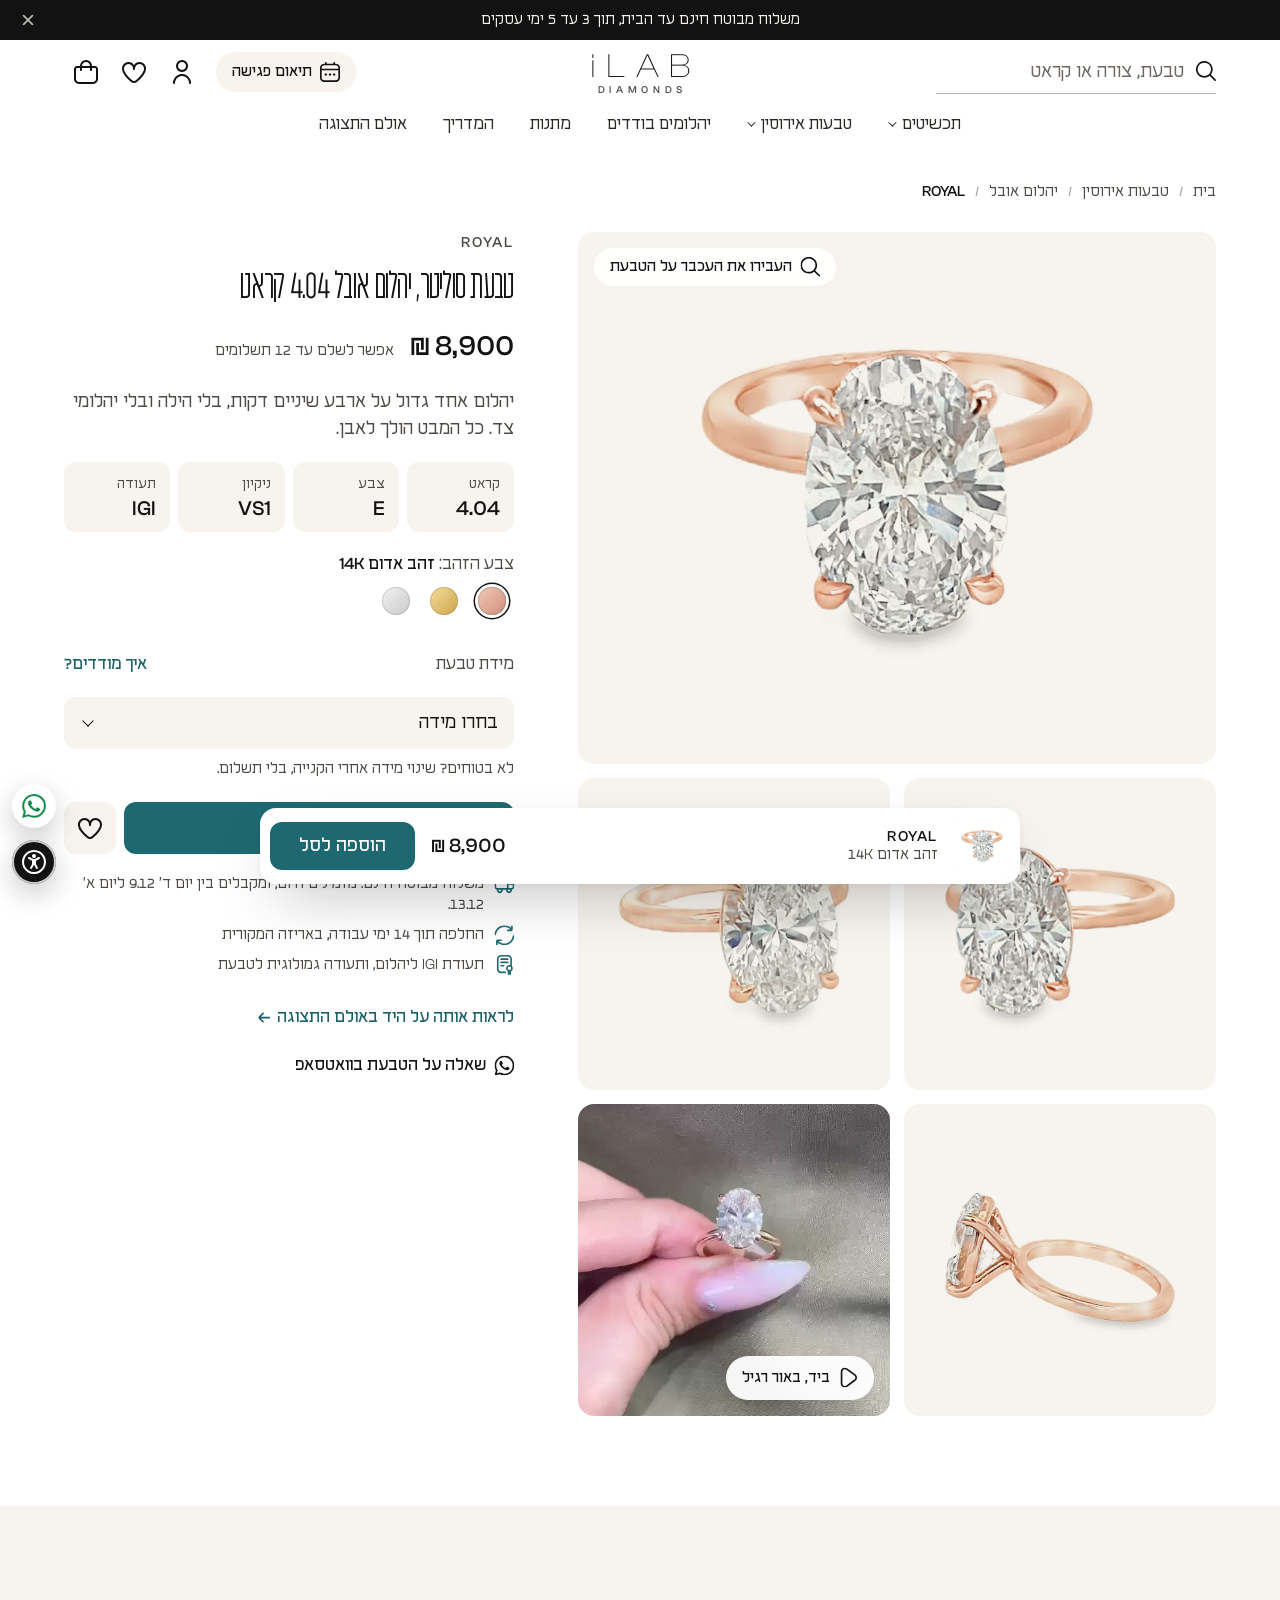
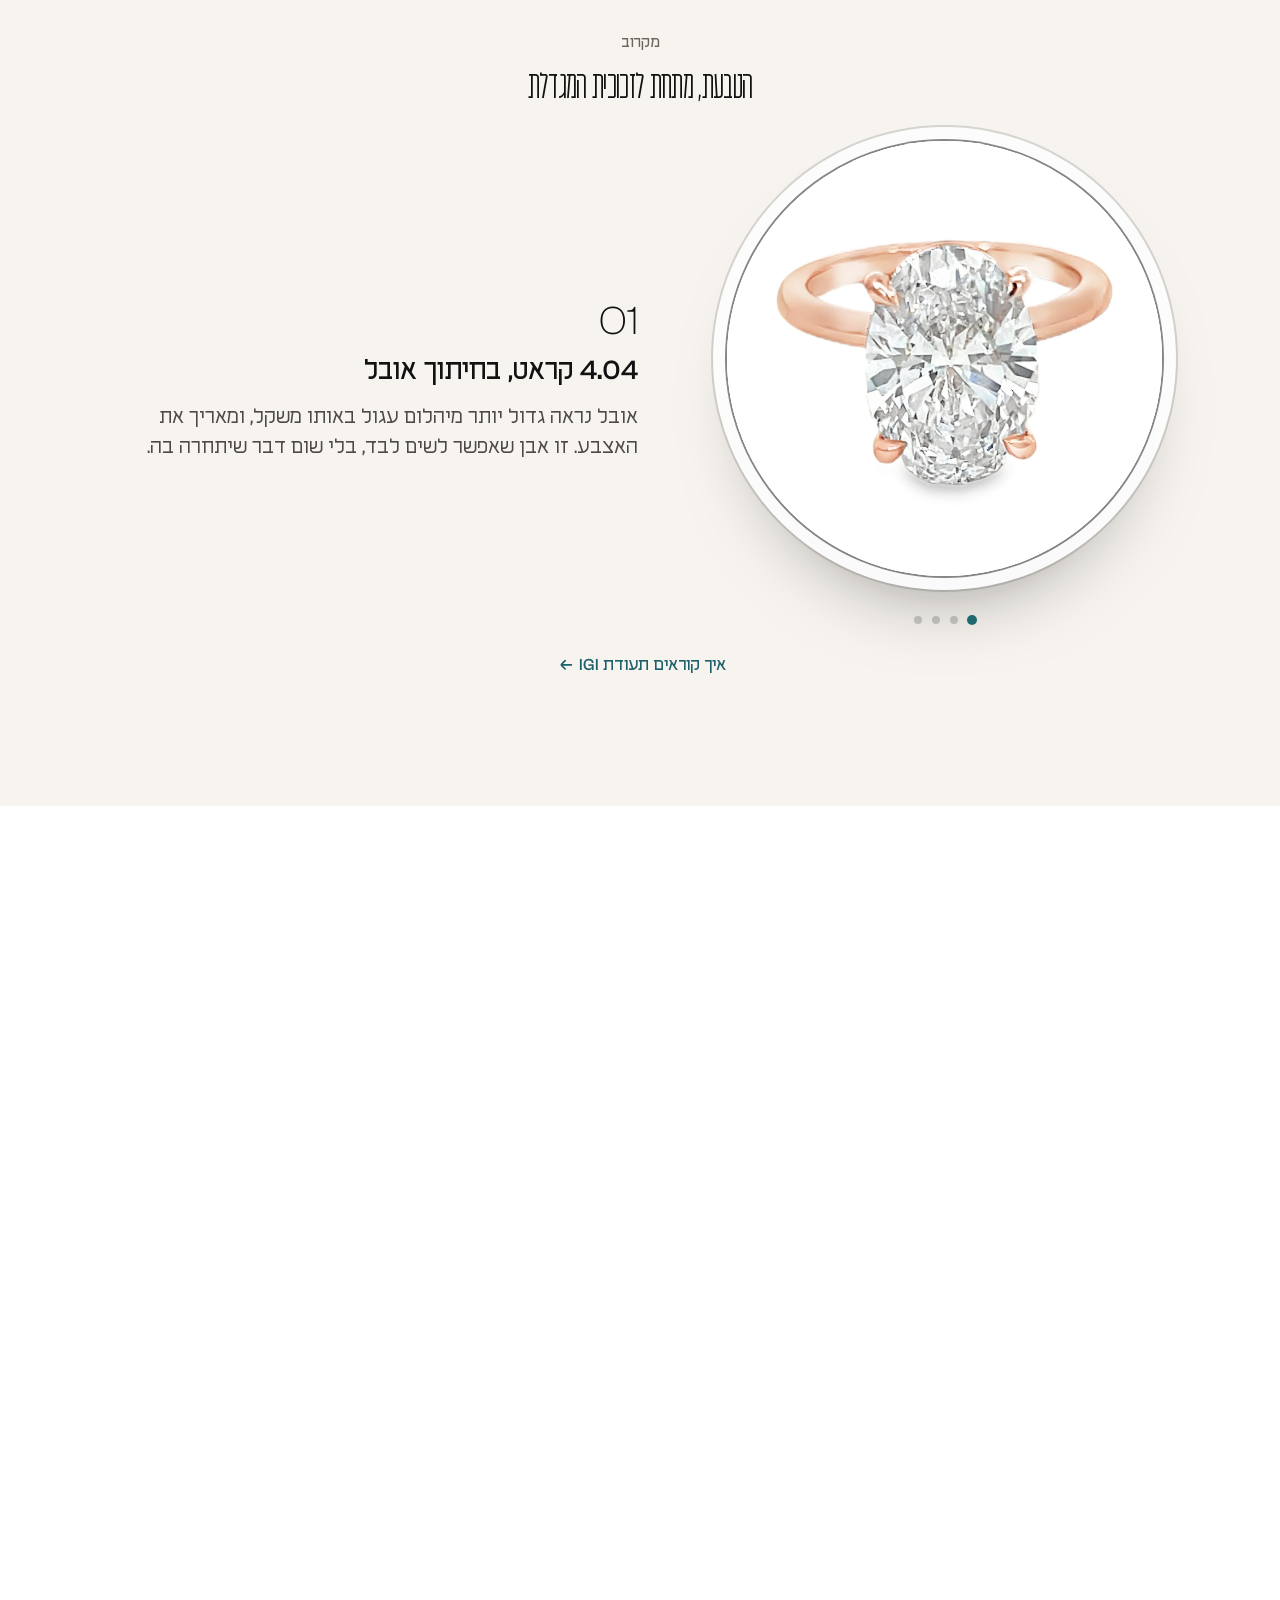
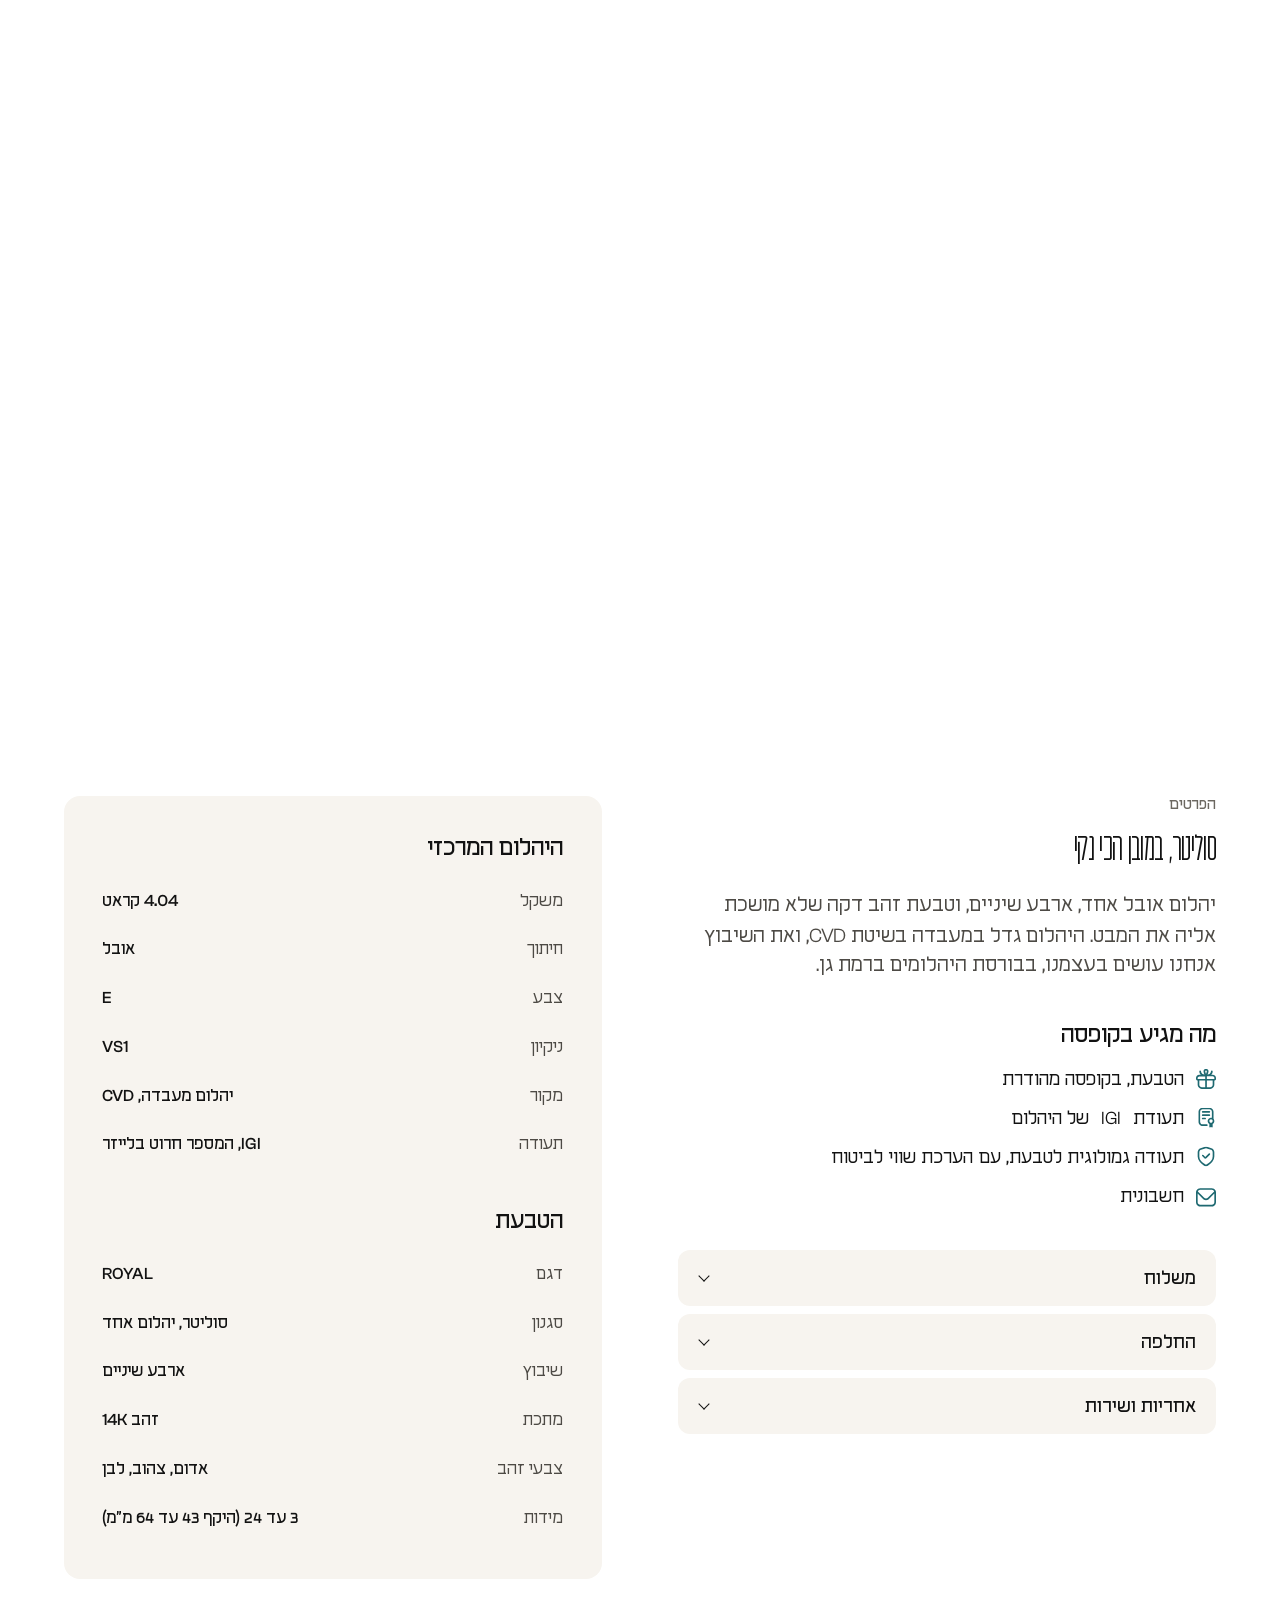
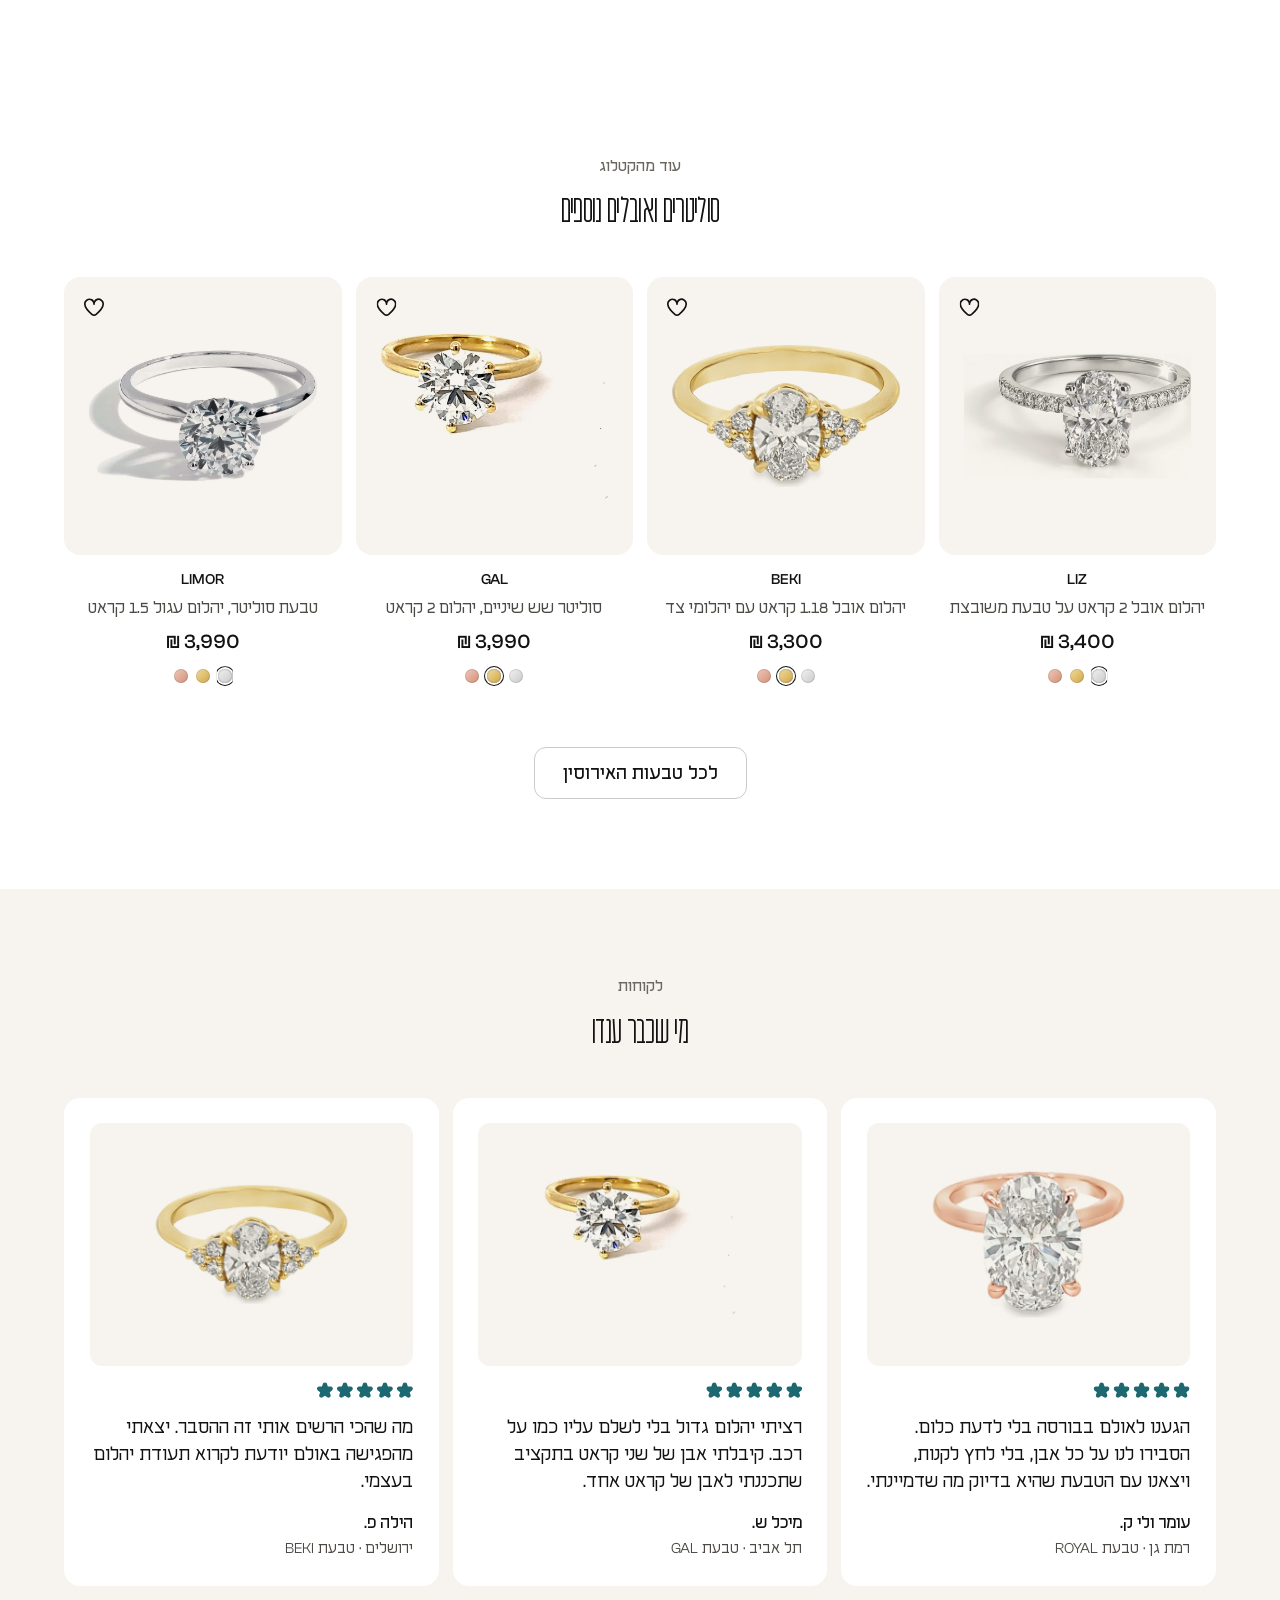
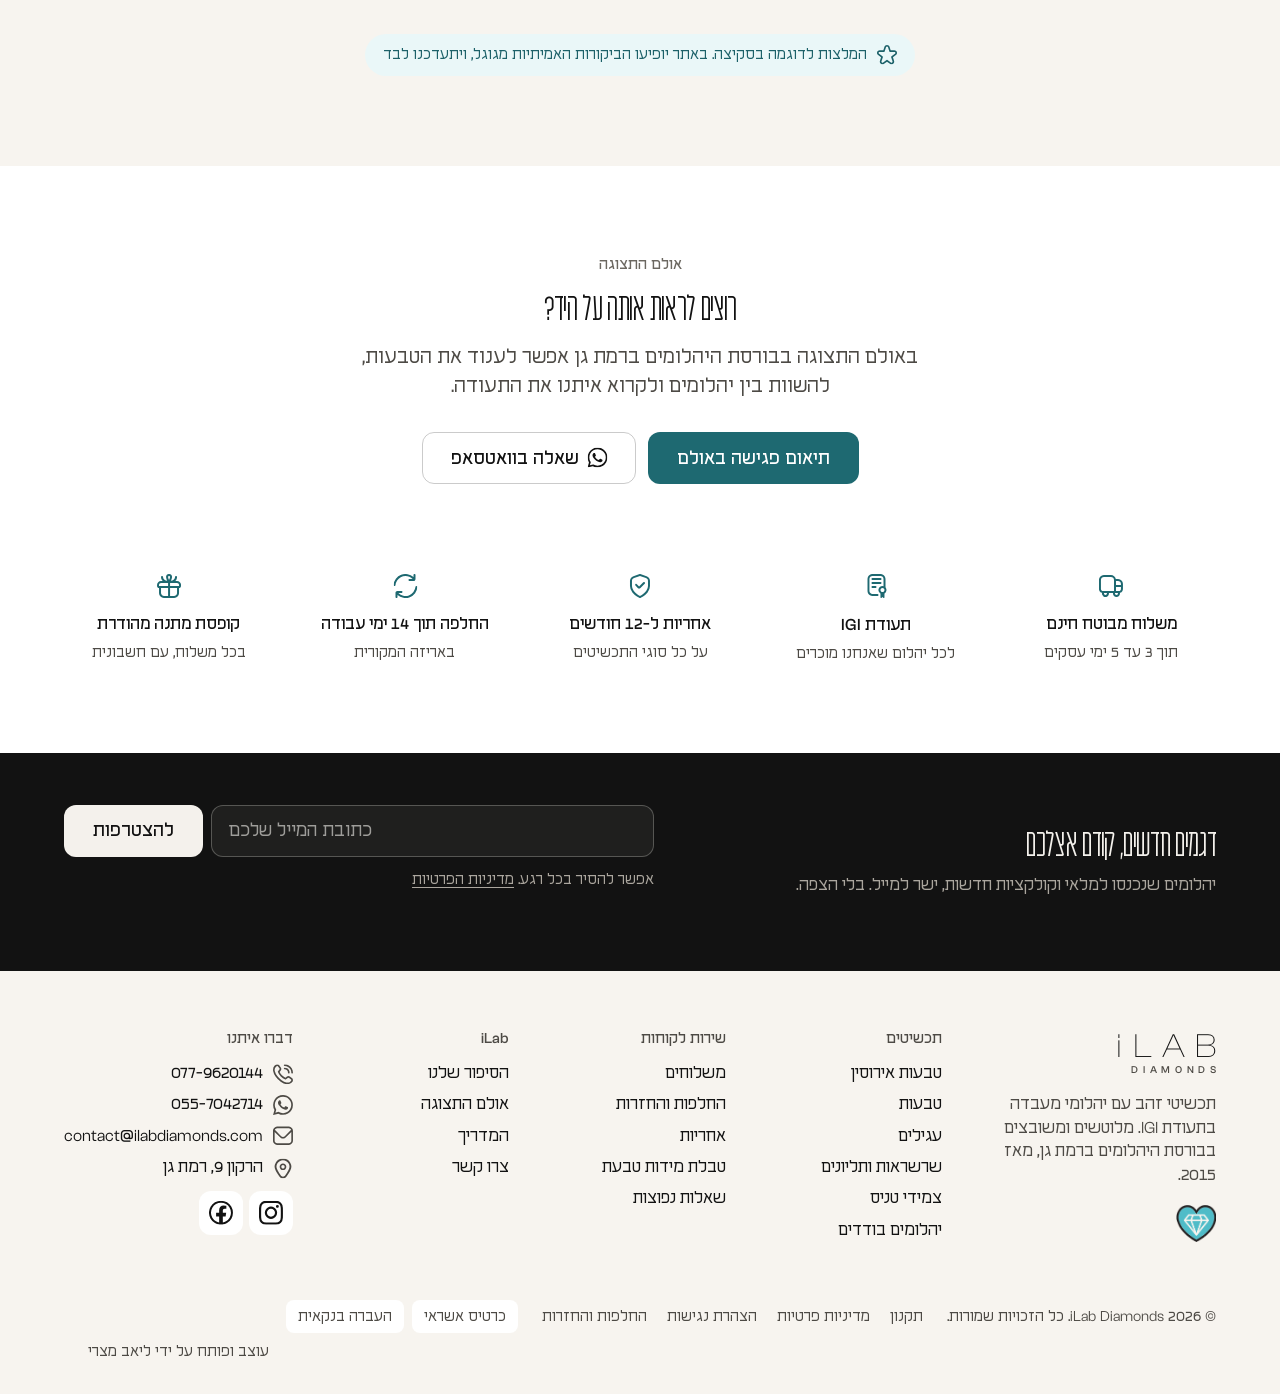
==== royal.html @ 0b085fa5 "sketch update 2026-10-05_1542" ====
<!doctype html>
<html lang="he" dir="rtl">
<head>
<meta charset="utf-8">
<meta name="viewport" content="width=device-width, initial-scale=1">
<title>ROYAL · טבעת סוליטר, יהלום אובל 4.04 קראט · iLab Diamonds</title>
<meta name="description" content="טבעת סוליטר מזהב 14K עם יהלום מעבדה אובל 4.04 קראט, צבע E וניקיון VS1, בתעודת IGI. 8,900 ₪, משלוח מבוטח חינם.">
<meta name="robots" content="noindex, nofollow">
<link rel="icon" href="images/brand/heart-mark.png">
<link rel="preload" href="fonts/FUP-Nesher-Light.woff2" as="font" type="font/woff2" crossorigin>
<link rel="preload" href="images/products/royal/1.webp" as="image">
<link rel="stylesheet" href="css/site.css?v=25">
<link rel="stylesheet" href="css/product.css?v=2">
<script>
  document.documentElement.classList.add("js");
  /* page opening (engine/motion.md 2): only with motion allowed, and never inside the QA tools unless asked with ?intro */
  if (matchMedia("(prefers-reduced-motion: no-preference)").matches && !(/HeadlessChrome/.test(navigator.userAgent) && !new URLSearchParams(location.search).has("intro"))) document.documentElement.classList.add("open-anim");
</script>
</head>
<body class="pg-product">
<!-- icons:start --><svg width="0" height="0" style="position:absolute" aria-hidden="true" focusable="false"><symbol id="i-a11y" viewBox="0 0 300 300"><g ><path transform="translate(0 300) scale(1 -1)" d="M125 225Q125 235 132.5 242.5Q140 250 150.0 250.0Q160 250 167.5 242.5Q175 235 175.0 225.0Q175 215 167.5 207.5Q160 200 150.0 200.0Q140 200 132.5 207.5Q125 215 125 225ZM300 150Q300 109 280.0 74.5Q260 40 225.5 20.0Q191 0 150.0 0.0Q109 0 74.5 20.0Q40 40 20.0 74.5Q0 109 0.0 150.0Q0 191 20.0 225.5Q40 260 74.5 280.0Q109 300 150.0 300.0Q191 300 225.5 280.0Q260 260 280.0 225.5Q300 191 300 150ZM275 150Q275 184 258.0 212.5Q241 241 212.5 258.0Q184 275 150.0 275.0Q116 275 87.5 258.0Q59 241 42.0 212.5Q25 184 25.0 150.0Q25 116 42.0 87.5Q59 59 87.5 42.0Q116 25 150.0 25.0Q184 25 212.5 42.0Q241 59 258.0 87.5Q275 116 275 150ZM207 211 160 188H140L93 211Q88 213 83.5 211.5Q79 210 76.5 205.5Q74 201 75.5 196.0Q77 191 82 189L125 167V123L102 81Q99 77 100.5 72.0Q102 67 105.5 65.0Q109 63 113 63Q120 63 124 69L148 113H152L177 69Q180 62 187 63Q191 63 194.5 65.0Q198 67 199.5 72.0Q201 77 198 81L175 123V167L218 189Q223 191 224.5 196.0Q226 201 224.0 205.5Q222 210 217.0 211.5Q212 213 207 211Z"/></g></symbol><symbol id="i-arrow-left" viewBox="0 0 300 300"><g ><path transform="translate(0 300) scale(1 -1)" d="M238 163H113L154 204Q157 207 157.0 212.5Q157 218 153.5 221.5Q150 225 145.0 225.0Q140 225 136 221L82 168Q75 160 75 150Q75 140 82 132L136 79Q141 74 148.0 75.5Q155 77 157.0 84.0Q159 91 154 96L113 138H238Q243 138 246.5 141.5Q250 145 250.0 150.0Q250 155 246.5 159.0Q243 163 238 163Z"/></g></symbol><symbol id="i-bag" viewBox="0 0 300 300"><g ><path transform="translate(0 300) scale(1 -1)" d="M263 225H225Q225 245 215.0 262.5Q205 280 187.5 290.0Q170 300 150.0 300.0Q130 300 112.5 290.0Q95 280 85.0 262.5Q75 245 75 225H38Q22 225 11.0 214.0Q0 203 0 187V63Q0 46 8.5 31.5Q17 17 31.5 8.5Q46 0 62 0H238Q254 0 268.5 8.5Q283 17 291.5 31.5Q300 46 300 62V188Q300 203 289.0 214.0Q278 225 262 225ZM150 275Q171 275 185.5 260.5Q200 246 200 225H100Q100 246 114.5 260.5Q129 275 150 275ZM275 63Q275 47 264.0 36.0Q253 25 237 25H63Q47 25 36.0 36.0Q25 47 25 62V188Q25 193 28.5 196.5Q32 200 37 200H75V175Q75 170 78.5 166.0Q82 162 87.5 162.5Q93 163 96.5 166.5Q100 170 100 175V200H200V175Q200 170 203.5 166.0Q207 162 212.5 162.5Q218 163 221.5 166.5Q225 170 225 175V200H263Q268 200 271.5 196.5Q275 193 275 188Z"/></g></symbol><symbol id="i-cal" viewBox="0 0 300 300"><g ><path transform="translate(0 300) scale(1 -1)" d="M238 275H225V288Q225 293 221.5 296.5Q218 300 212.5 300.0Q207 300 203.5 296.5Q200 293 200 288V275H100V288Q100 293 96.5 296.5Q93 300 87.5 300.0Q82 300 78.5 296.5Q75 293 75 288V275H63Q46 275 31.5 266.5Q17 258 8.5 243.5Q0 229 0 213V63Q0 46 8.5 31.5Q17 17 31.5 8.5Q46 0 62 0H238Q254 0 268.5 8.5Q283 17 291.5 31.5Q300 46 300 62V213Q300 229 291.5 243.5Q283 258 268.5 266.5Q254 275 238 275ZM25 213Q25 228 36.0 239.0Q47 250 62 250H238Q253 250 264.0 239.0Q275 228 275 212V200H25ZM238 25H63Q47 25 36.0 36.0Q25 47 25 62V175H275V63Q275 47 264.0 36.0Q253 25 237 25ZM131 113Q131 105 136.5 99.5Q142 94 150.0 94.0Q158 94 163.5 99.5Q169 105 169.0 112.5Q169 120 163.5 125.5Q158 131 150.0 131.0Q142 131 136.5 125.5Q131 120 131 112ZM69 113Q69 105 74.5 99.5Q80 94 87.5 94.0Q95 94 100.5 99.5Q106 105 106.0 112.5Q106 120 100.5 125.5Q95 131 87.5 131.0Q80 131 74.5 125.5Q69 120 69 112ZM194 113Q194 105 199.5 99.5Q205 94 212.5 94.0Q220 94 225.5 99.5Q231 105 231.0 112.5Q231 120 225.5 125.5Q220 131 212.5 131.0Q205 131 199.5 125.5Q194 120 194 112Z"/></g></symbol><symbol id="i-cert" viewBox="0 0 300 300"><g ><path transform="translate(0 300) scale(1 -1)" d="M138 150Q143 150 146.5 146.5Q150 143 150.0 137.5Q150 132 146.5 128.5Q143 125 138 125H100Q95 125 91.5 128.5Q88 132 88.0 137.5Q88 143 91.5 146.5Q95 150 100 150ZM213 188Q213 193 209.0 196.5Q205 200 200 200H100Q95 200 91.5 196.5Q88 193 88.0 187.5Q88 182 91.5 178.5Q95 175 100 175H200Q205 175 209.0 178.5Q213 182 213 187ZM100 225H200Q205 225 209.0 228.5Q213 232 213.0 237.5Q213 243 209.0 246.5Q205 250 200 250H100Q95 250 91.5 246.5Q88 243 88.0 237.5Q88 232 91.5 228.5Q95 225 100 225ZM250 57V9Q250 3 244.5 0.5Q239 -2 235 3L225 12L215 3Q211 -2 205.5 0.5Q200 3 200 9V57Q185 65 178.5 81.0Q172 97 176.5 113.0Q181 129 194.5 139.5Q208 150 225 150Q231 150 238 148V238Q238 253 227.0 264.0Q216 275 200 275H100Q84 275 73.0 264.0Q62 253 62 237V88Q63 72 73.5 61.0Q84 50 100 50H163Q168 50 171.5 46.5Q175 43 175.0 37.5Q175 32 171.5 28.5Q168 25 163 25H100Q83 25 68.5 33.5Q54 42 46.0 56.5Q38 71 38 87V238Q38 254 46.0 268.5Q54 283 68.5 291.5Q83 300 100 300H200Q217 300 231.5 291.5Q246 283 254.0 268.5Q262 254 263 238V133Q270 124 273.0 113.5Q276 103 274.5 92.0Q273 81 266.5 71.5Q260 62 250 57ZM250 100Q250 110 242.5 117.5Q235 125 225.0 125.0Q215 125 207.5 117.5Q200 110 200.0 100.0Q200 90 207.5 82.5Q215 75 225.0 75.0Q235 75 242.5 82.5Q250 90 250 100Z"/></g></symbol><symbol id="i-close" viewBox="0 0 300 300"><g ><path transform="translate(0 300) scale(1 -1)" d="M225 225Q221 229 216.0 229.0Q211 229 207 225L150 168L93 225Q89 229 84.0 229.0Q79 229 75 225Q71 221 71.0 216.0Q71 211 75 207L132 150L75 93Q71 89 71.0 84.0Q71 79 75 75Q79 71 84.0 71.0Q89 71 93 75L150 132L207 75Q211 71 216.0 71.0Q221 71 225 75Q229 79 229.0 84.0Q229 89 225 93L168 150L225 207Q229 211 229.0 216.0Q229 221 225 225Z"/></g></symbol><symbol id="i-exchange" viewBox="0 0 300 300"><g ><path transform="translate(0 300) scale(1 -1)" d="M150 275Q175 275 198.0 265.0Q221 255 239 237H200Q195 237 191.0 233.5Q187 230 187 225H188Q188 220 191.5 216.0Q195 212 200 212H252Q261 213 268.0 219.5Q275 226 275 236V288Q275 293 271.5 296.5Q268 300 263 300Q257 300 253.5 296.5Q250 293 250 288V262Q218 290 176.5 297.5Q135 305 95.5 289.5Q56 274 30.0 240.0Q4 206 1 164Q0 158 4.0 154.0Q8 150 13 150Q18 150 21.5 153.0Q25 156 25 161Q28 193 45.5 219.0Q63 245 90.5 260.0Q118 275 150 275ZM287 150Q282 150 278.5 147.0Q275 144 275 139Q271 103 249.0 74.0Q227 45 192.5 32.5Q158 20 122.5 28.0Q87 36 61 63H100Q105 63 108.5 66.5Q112 70 112 75H113Q112 80 108.5 83.5Q105 87 100 87H48Q39 88 32.0 81.0Q25 74 25 64V13Q25 7 28.5 3.5Q32 0 37 0H38Q43 0 46.5 3.5Q50 7 50 13V38Q82 10 123.5 2.5Q165 -5 204.5 10.5Q244 26 270.0 60.0Q296 94 299 136Q300 142 296.0 146.0Q292 150 287 150Z"/></g></symbol><symbol id="i-fb" viewBox="0 0 300 300"><g ><path transform="translate(0 300) scale(1 -1)" d="M150.0 301.0Q109.0 301.0 74.5 281.0Q40.0 261.0 20.0 226.5Q0.0 192.0 0.0 151.0Q0.0 150.74415588378906 0.0007787435897625983 150.4885711669922C0.0002597116690594703 150.32577514648438 0.0 150.1629180908203 0.0 150.0C0.0 149.8370819091797 0.0002597116690594703 149.67422485351562 0.0007787435897625983 149.5114288330078Q0.0015233985614031553 149.75582885742188 0.0029801928903907537 150.0Q0.24413901567459106 109.578857421875 20.0 75.5Q40.0 41.0 74.5 21.0Q99.09788513183594 6.740357398986816 127.0 2.647585153579712V1.7521942853927612C134.4979705810547 0.5984981656074524 142.17906188964844 0.0 150.0 0.0C157.82093811035156 0.0 165.5020294189453 0.5984981656074524 173.0 1.7521942853927612V2.647585153579712Q200.90211486816406 6.740357398986816 225.5 21.0Q260.0 41.0 280.0 75.5Q299.7555236816406 109.57827758789062 299.99700927734375 149.99871826171875Q299.99847412109375 149.75421142578125 299.99920654296875 149.51129150390625C299.9997253417969 149.67413330078125 300.0 149.8370361328125 300.0 150.0C300.0 150.1629638671875 299.9997253417969 150.32586669921875 299.99920654296875 150.488525390625Q300.0 150.74891662597656 300.0 151.0Q300.0 192.0 280.0 226.5Q260.0 261.0 225.5 281.0Q191.0 301.0 150.0 301.0ZM127.0 28.05915069580078Q106.0810775756836 31.916549682617188 87.5 43.0Q59.0 60.0 42.0 88.5Q25.0 117.0 25.0 151.0Q25.0 185.0 42.0 213.5Q59.0 242.0 87.5 259.0Q116.0 276.0 150.0 276.0Q184.0 276.0 212.5 259.0Q241.0 242.0 258.0 213.5Q275.0 185.0 275.0 151.0Q275.0 117.0 258.0 88.5Q241.0 60.0 212.5 43.0Q193.91891479492188 31.916549682617188 173.0 28.05915069580078V105.0H208.0L215.0 149.0H173.0V177.0Q173.0 187.0 179.0 193.5Q185.0 200.0 198.0 200.0H217.0V237.0L206.0 238.0Q193.0 240.0 183.0 240.0Q157.0 240.0 142.0 224.5Q127.0 209.0 127.0 182.0V149.0H89.0V105.0H127.0V28.05915069580078Z"/></g></symbol><symbol id="i-gift" viewBox="0 0 300 300"><g ><path transform="translate(0 300) scale(1 -1)" d="M250 213H228Q239 222 244.5 235.0Q250 248 250 262Q250 268 246.5 271.5Q243 275 237.5 275.0Q232 275 228.5 271.5Q225 268 225 263Q225 240 207 228Q194 218 173 214Q185 237 188 262Q188 278 177.0 289.0Q166 300 150.0 300.0Q134 300 123.0 289.0Q112 278 113 262Q115 237 127 214Q106 218 93 228Q75 240 75 263Q75 268 71.5 271.5Q68 275 62.5 275.0Q57 275 53.5 271.5Q50 268 50 263Q50 248 55.5 235.0Q61 222 72 212H50Q29 213 14.5 198.0Q0 183 0 163V150Q0 140 7.5 132.5Q15 125 25 125V63Q25 46 33.5 31.5Q42 17 56.5 8.5Q71 0 87 0H213Q229 0 243.5 8.5Q258 17 266.5 31.5Q275 46 275 63V125Q285 125 292.5 132.5Q300 140 300 150V163Q300 183 285.5 197.5Q271 212 250 212ZM150 275Q155 275 159.0 271.5Q163 268 163 263Q160 242 150 225Q140 242 138 263Q138 268 141.5 271.5Q145 275 150 275ZM25 163Q25 173 32.5 180.0Q40 187 50 187H138V150H25ZM50 63V125H138V25H88Q72 25 61.0 36.0Q50 47 50 62ZM250 63Q250 47 239.0 36.0Q228 25 212 25H163V125H250ZM163 150V188H250Q260 188 267.5 180.5Q275 173 275 162V150Z"/></g></symbol><symbol id="i-heart" viewBox="0 0 300 300"><g ><path transform="translate(0 300) scale(1 -1)" d="M219 276Q197 276 178.5 265.0Q160 254 150 235Q140 254 121.5 265.0Q103 276 80.5 275.5Q58 275 39.0 263.0Q20 251 9.5 231.0Q-1 211 0 188Q0 149 36 102Q64 66 110 27Q127 12 150.0 12.0Q173 12 190 27Q236 66 264 102Q300 149 300 188Q301 211 290.5 231.0Q280 251 261.0 263.0Q242 275 219 276ZM174 46Q164 37 150.0 37.0Q136 37 126 46Q78 86 51.5 123.5Q25 161 25 188Q24 204 31.5 218.0Q39 232 52.0 241.0Q65 250 81.0 250.0Q97 250 110.5 241.0Q124 232 131.0 218.0Q138 204 138 188Q138 183 141.5 179.0Q145 175 150.0 175.0Q155 175 158.5 179.0Q162 183 163 188Q162 204 169.0 218.0Q176 232 189.5 241.0Q203 250 219.0 250.0Q235 250 248.0 241.0Q261 232 268.5 218.0Q276 204 275 188Q275 161 248.5 123.5Q222 86 174 46Z"/></g></symbol><symbol id="i-ig" viewBox="0 0 300 300"><g ><path transform="translate(0 300) scale(1 -1)" d="M150 273Q192 273 211 272Q241 271 256.0 256.0Q271 241 272 211Q273 192 273.0 150.0Q273 108 272 89Q271 59 256.0 44.0Q241 29 211 28Q192 27 150.0 27.0Q108 27 89 28Q59 29 44.0 44.0Q29 59 28 89Q27 108 27.0 150.0Q27 192 28 211Q29 241 44.0 256.0Q59 271 89 272Q108 273 150 273ZM150 300Q108 300 88 299Q48 297 25.5 274.5Q3 252 1 212Q0 192 0.0 150.0Q0 108 1 88Q3 48 25.5 25.5Q48 3 88 1Q108 0 150.0 0.0Q192 0 212 1Q252 3 274.5 25.5Q297 48 299 88Q300 108 300.0 150.0Q300 192 299 212Q297 252 274.5 274.5Q252 297 212 299Q192 300 150 300ZM150 227Q129 227 111.5 216.5Q94 206 83.5 188.5Q73 171 73.0 150.0Q73 129 83.5 111.5Q94 94 111.5 83.5Q129 73 150.0 73.0Q171 73 188.5 83.5Q206 94 216.5 111.5Q227 129 227.0 150.0Q227 171 216.5 188.5Q206 206 188.5 216.5Q171 227 150 227ZM150 100Q129 100 114.5 114.5Q100 129 100.0 150.0Q100 171 114.5 185.5Q129 200 150.0 200.0Q171 200 185.5 185.5Q200 171 200.0 150.0Q200 129 185.5 114.5Q171 100 150 100ZM212 230Q212 223 217.5 217.5Q223 212 230.5 212.0Q238 212 243.0 217.5Q248 223 248.0 230.5Q248 238 243.0 243.0Q238 248 230.5 248.0Q223 248 217.5 243.0Q212 238 212 230Z"/></g></symbol><symbol id="i-mail" viewBox="0 0 300 300"><g ><path transform="translate(0 300) scale(1 -1)" d="M238 288H63Q46 287 31.5 279.0Q17 271 8.5 256.5Q0 242 0 225V75Q0 58 8.5 43.5Q17 29 31.5 21.0Q46 13 62 12H238Q254 13 268.5 21.0Q283 29 291.5 43.5Q300 58 300 75V225Q300 242 291.5 256.5Q283 271 268.5 279.0Q254 287 238 288ZM63 263H238Q249 262 258.5 256.0Q268 250 272 239L177 143Q166 132 150.0 132.0Q134 132 123 143L28 239Q32 250 41.5 256.0Q51 262 62 262ZM238 38H63Q47 38 36.0 48.5Q25 59 25 75V206L106 126Q118 114 134.0 109.5Q150 105 166.0 109.5Q182 114 194 126L275 206V75Q275 59 264.0 48.5Q253 38 237 38Z"/></g></symbol><symbol id="i-pause" viewBox="0 0 300 300"><g ><path transform="translate(0 300) scale(1 -1)" d="M81 300Q63 300 50.0 287.0Q37 274 37 256V44Q38 26 50.5 13.0Q63 0 81.0 0.0Q99 0 112.0 13.0Q125 26 125 44V256Q125 274 112.0 287.0Q99 300 81 300ZM100 44Q100 36 94.5 30.5Q89 25 81.0 25.0Q73 25 68.0 30.5Q63 36 63 44V256Q63 264 68.0 269.5Q73 275 81.0 275.0Q89 275 94.5 269.5Q100 264 100 256ZM219 300Q201 300 188.0 287.0Q175 274 175 256V44Q175 26 188.0 13.0Q201 0 219.0 0.0Q237 0 250.0 13.0Q263 26 263 44V256Q263 274 250.0 287.0Q237 300 219 300ZM238 44Q237 36 232.0 30.5Q227 25 219.0 25.0Q211 25 205.5 30.5Q200 36 200 44V256Q200 264 205.5 269.5Q211 275 219.0 275.0Q227 275 232.5 269.5Q238 264 238 256Z"/></g></symbol><symbol id="i-phone" viewBox="0 0 300 300"><g ><path transform="translate(0 300) scale(1 -1)" d="M163 288Q163 293 166.5 296.5Q170 300 175 300Q209 300 237.5 283.0Q266 266 283.0 237.5Q300 209 300 175Q300 170 296.5 166.0Q293 162 287.5 162.5Q282 163 278.5 166.5Q275 170 275 175Q275 202 261.5 225.0Q248 248 225.0 261.5Q202 275 175 275Q170 275 166.5 278.5Q163 282 163 287ZM175 225Q196 225 210.5 210.5Q225 196 225 175Q225 170 228.5 166.0Q232 162 237.5 162.5Q243 163 246.5 166.5Q250 170 250 175Q250 195 240.0 212.5Q230 230 212.5 240.0Q195 250 175 250Q170 250 166.5 246.5Q163 243 163.0 237.5Q163 232 166.5 228.5Q170 225 175 225ZM289 91Q300 79 300.0 63.0Q300 47 289 36L277 23Q248 -5 202 2Q161 8 116 40Q72 71 41 115Q8 160 2 201Q-5 247 22 277L37 289Q48 300 64.0 300.0Q80 300 91 289L114 258Q125 247 125.0 231.5Q125 216 114 205L100 186Q112 157 134.5 134.5Q157 112 186 100L205 114Q216 125 231.5 125.0Q247 125 258 114ZM271 73Q256 84 241 96Q237 100 231.5 100.0Q226 100 222 96L196 76Q191 71 184 74Q146 88 117.0 117.0Q88 146 74 184Q71 191 76 196L96 222Q100 226 100.0 231.5Q100 237 96 241L73 271Q69 275 63.5 275.0Q58 275 54 271L39 258Q19 234 28 196Q36 162 65 125Q92 89 129.5 62.0Q167 35 201 28Q238 20 259 40L270 53Q275 57 275.0 62.5Q275 68 271 73Z"/></g></symbol><symbol id="i-pin" viewBox="0 0 300 300"><g ><path transform="translate(0 300) scale(1 -1)" d="M150 225Q129 225 114.5 210.5Q100 196 100.0 175.0Q100 154 114.5 139.5Q129 125 150.0 125.0Q171 125 185.5 139.5Q200 154 200.0 175.0Q200 196 185.5 210.5Q171 225 150 225ZM150 150Q140 150 132.5 157.5Q125 165 125.0 175.0Q125 185 132.5 192.5Q140 200 150.0 200.0Q160 200 167.5 192.5Q175 185 175.0 175.0Q175 165 167.5 157.5Q160 150 150 150ZM150 0Q134 0 119.5 7.0Q105 14 96 28Q24 127 24 174Q24 208 41.0 237.0Q58 266 87.0 283.0Q116 300 150.0 300.0Q184 300 213.0 283.0Q242 266 259.0 237.0Q276 208 276 174Q276 127 204 28Q195 14 180.5 7.0Q166 0 150 0ZM150 273Q123 273 100.5 259.5Q78 246 65.0 223.5Q52 201 52 174Q52 155 69.0 121.5Q86 88 118 43Q124 36 132.5 31.5Q141 27 150.0 27.0Q159 27 167.5 31.5Q176 36 182 43Q214 88 231.0 121.5Q248 155 248 174Q248 201 235.0 223.5Q222 246 199.5 259.5Q177 273 150 273Z"/></g></symbol><symbol id="i-play" viewBox="0 0 300 300"><g ><path transform="translate(0 300) scale(1 -1)" d="M256 200 137 288Q123 298 105.0 299.5Q87 301 71.5 293.0Q56 285 47.0 270.0Q38 255 38 238V63Q38 45 47.0 30.0Q56 15 72.0 7.0Q88 -1 105.5 0.5Q123 2 137 12L256 100Q268 108 275.0 121.5Q282 135 282.0 150.0Q282 165 275.0 178.5Q268 192 256 200ZM241 120 122 32Q114 26 103.0 25.0Q92 24 83.0 29.0Q74 34 68.5 43.0Q63 52 63 62V238Q62 248 68.0 257.0Q74 266 82.5 270.5Q91 275 100 275Q112 275 122 268L241 180Q249 175 253.0 167.0Q257 159 257.0 150.0Q257 141 253.0 133.0Q249 125 241 120Z"/></g></symbol><symbol id="i-search" viewBox="0 0 300 300"><g ><path transform="translate(0 300) scale(1 -1)" d="M296 21 222 96Q243 121 248.5 153.0Q254 185 243.5 215.5Q233 246 208.5 268.0Q184 290 153.0 297.0Q122 304 90.5 295.5Q59 287 36.0 264.0Q13 241 4.5 209.5Q-4 178 3.0 147.0Q10 116 32.0 91.5Q54 67 84.5 56.5Q115 46 147.0 51.5Q179 57 204 78L279 4Q282 0 287.5 0.0Q293 0 296.5 3.5Q300 7 300.0 12.5Q300 18 296 21ZM125 75Q98 75 75.0 88.5Q52 102 38.5 125.0Q25 148 25.0 175.0Q25 202 38.5 225.0Q52 248 75.0 261.5Q98 275 125.0 275.0Q152 275 175.0 261.5Q198 248 211.5 225.0Q225 202 225.0 175.0Q225 148 211.5 125.0Q198 102 175.0 88.5Q152 75 125 75Z"/></g></symbol><symbol id="i-shield" viewBox="0 0 300 300"><g ><path transform="translate(0 300) scale(1 -1)" d="M232 273 154 299Q150 301 146 299L68 273Q49 267 37.0 250.5Q25 234 25 214V150Q25 108 55 70Q77 42 112 20Q130 8 145 1Q150 -1 155 1Q170 8 188 20Q223 42 245 70Q275 108 275 150V214Q275 234 263.0 250.5Q251 267 232 273ZM250 150Q250 119 229 90Q213 68 185 48Q168 36 150 26Q132 36 115 48Q87 68 71 90Q50 119 50 150V214Q50 226 57.0 236.0Q64 246 76 250L150 274L224 250Q236 246 243.0 236.0Q250 226 250 214ZM191 196 139 144 111 173Q106 178 99.0 176.5Q92 175 90.0 168.0Q88 161 93 156L122 126Q128 118 138 118H139Q149 118 156 125L209 178Q213 182 213.0 187.5Q213 193 209.0 196.5Q205 200 200.0 200.0Q195 200 191 196Z"/></g></symbol><symbol id="i-star" viewBox="0 0 300 300"><g ><path transform="translate(0 300) scale(1 -1)" d="M298 190Q294 203 283.5 210.5Q273 218 260 218H205L188 270Q184 282 173.5 290.0Q163 298 150.0 298.0Q137 298 126.5 290.0Q116 282 112 270L95 218H40Q27 218 16.5 210.0Q6 202 2.0 190.0Q-2 178 2.0 165.5Q6 153 17 145L61 113L44 60Q40 48 44.0 35.5Q48 23 59.0 15.0Q70 7 83.0 7.0Q96 7 106 15L150 47L194 15Q204 7 217.0 7.0Q230 7 241.0 15.0Q252 23 256.0 35.5Q260 48 256 60L239 113L283 145Q294 153 298.0 165.5Q302 178 298 190ZM269 165 217 127Q214 125 212.5 121.0Q211 117 212 113L232 53Q234 48 232.0 43.0Q230 38 226.0 35.0Q222 32 217.0 32.0Q212 32 208 35L157 73Q154 75 150.0 75.0Q146 75 143 73L92 35Q88 32 83.0 32.0Q78 32 73.5 35.0Q69 38 67.5 43.0Q66 48 68 53L88 113Q89 117 87.5 121.0Q86 125 83 127L31 165Q27 168 25.5 173.0Q24 178 25.5 182.5Q27 187 31.0 190.0Q35 193 40 193H104Q108 193 111.5 195.5Q115 198 116 202L135 262Q137 267 141.0 270.0Q145 273 150.0 273.0Q155 273 159.0 270.0Q163 267 165 262L184 202Q185 198 188.5 195.5Q192 193 196 193H260Q265 193 269.0 190.0Q273 187 274.5 182.5Q276 178 274.5 173.0Q273 168 269 165Z"/></g></symbol><symbol id="i-star-fill" viewBox="0 0 300 300"><g ><path transform="translate(0 300) scale(1 -1)" d="M17 145 61 113 44 60Q40 48 44.0 35.5Q48 23 59.0 15.0Q70 7 83.0 7.0Q96 7 106 15L150 47L194 15Q204 7 217.0 7.0Q230 7 241.0 15.0Q252 23 256.0 35.5Q260 48 256 60L239 113L283 145Q294 153 298.0 165.5Q302 178 298.0 190.0Q294 202 283.5 210.0Q273 218 260 218H205L188 270Q184 282 173.5 290.0Q163 298 150.0 298.0Q137 298 126.5 290.0Q116 282 112 270L95 218H40Q27 218 16.5 210.0Q6 202 2.0 190.0Q-2 178 2.0 165.5Q6 153 17 145Z"/></g></symbol><symbol id="i-truck" viewBox="0 0 300 300"><g ><path transform="translate(0 300) scale(1 -1)" d="M238 238H211Q207 259 189.5 273.0Q172 287 150 287H63Q46 287 31.5 279.0Q17 271 8.5 256.5Q0 242 0 225V113Q0 95 10.5 81.5Q21 68 38 64Q36 51 41.0 39.0Q46 27 56.5 19.5Q67 12 80.5 12.0Q94 12 105.0 19.0Q116 26 121.0 38.0Q126 50 125 63H176L175 56Q175 38 188.0 25.5Q201 13 219.0 13.0Q237 13 250.0 25.5Q263 38 263 56Q263 60 262 64Q279 68 289.5 81.5Q300 95 300 112V175Q300 192 291.5 206.5Q283 221 268.5 229.0Q254 237 238 238ZM275 175V163H213V213H238Q253 213 264.0 202.0Q275 191 275 175ZM25 113V225Q25 241 36.0 252.0Q47 263 62 263H150Q166 263 177.0 252.0Q188 241 188 225V88H50Q40 88 32.5 95.0Q25 102 25 113ZM100 56Q100 48 94.5 43.0Q89 38 81.0 38.0Q73 38 68.0 43.0Q63 48 63 56Q63 59 64 63H99Q100 59 100 56ZM219 38Q211 38 205.5 43.0Q200 48 200 56Q200 59 201 63H236Q237 59 237 56Q238 48 232.5 43.0Q227 38 219 38ZM250 88H213V138H275V113Q275 102 267.5 95.0Q260 88 250 88Z"/></g></symbol><symbol id="i-user" viewBox="0 0 300 300"><g ><path transform="translate(0 300) scale(1 -1)" d="M150 150Q170 150 187.5 160.0Q205 170 215.0 187.5Q225 205 225.0 225.0Q225 245 215.0 262.5Q205 280 187.5 290.0Q170 300 150.0 300.0Q130 300 112.5 290.0Q95 280 85.0 262.5Q75 245 75.0 225.0Q75 205 85.0 187.5Q95 170 112.5 160.0Q130 150 150 150ZM150 275Q171 275 185.5 260.5Q200 246 200.0 225.0Q200 204 185.5 189.5Q171 175 150.0 175.0Q129 175 114.5 189.5Q100 204 100.0 225.0Q100 246 114.5 260.5Q129 275 150 275ZM150 125Q119 125 93.5 110.0Q68 95 53.0 69.0Q38 43 37 12Q38 7 41.5 3.5Q45 0 50.0 0.0Q55 0 58.5 3.5Q62 7 62 12Q63 36 74.5 56.0Q86 76 106.0 88.0Q126 100 150.0 100.0Q174 100 194.0 88.0Q214 76 226.0 56.0Q238 36 238 12Q238 7 241.5 3.5Q245 0 250.0 0.0Q255 0 259.0 3.5Q263 7 263 12Q262 43 247.0 69.0Q232 95 206.5 110.0Q181 125 150 125Z"/></g></symbol><symbol id="i-wa" viewBox="0 0 300 300"><g ><path transform="translate(0 300) scale(1 -1)" d="M256 256Q235 277 207.5 288.5Q180 300 151 300Q110 300 76.0 280.0Q42 260 22.0 226.0Q2 192 2.0 151.5Q2 111 22 77L1 0L80 21Q113 3 151 3Q191 3 225.0 23.0Q259 43 279.0 77.0Q299 111 299 151Q299 181 288.0 208.0Q277 235 256 256ZM151 28Q117 28 88 45L83 48L36 35L49 81L46 86Q27 116 27.0 150.5Q27 185 43.5 213.5Q60 242 88.5 258.5Q117 275 151 275Q175 275 198.0 265.5Q221 256 238.5 238.5Q256 221 265.0 198.5Q274 176 274 151Q274 118 257.5 89.5Q241 61 212.5 44.5Q184 28 151 28ZM218 120Q198 131 194.0 132.0Q190 133 188.0 133.0Q186 133 185 130Q181 126 173 116Q170 112 165 115L162 116Q147 123 135.0 133.5Q123 144 114 159Q113 162 113.5 163.5Q114 165 116 167L121 173Q123 175 125 178V179Q127 182 125 186L113 214Q112 218 110.0 219.0Q108 220 106 220H98Q92 220 88 215H87Q82 209 80 204Q75 195 75.0 184.0Q75 173 82 159Q85 152 90 146L91 145Q100 132 111 121Q132 99 154 90Q163 86 174.0 82.5Q185 79 198 81Q204 81 212.5 86.5Q221 92 223.0 98.0Q225 104 225.5 109.0Q226 114 225.5 115.5Q225 117 220 119Z"/></g></symbol></svg><!-- icons:end -->
<a class="skip" href="#main">דילוג לתוכן</a>

<!-- ===================== HEADER · MV:hd6 announcement bar + MV:b65 mega menu, headroom ===================== -->
<header class="hd-wrap" id="hdw">
<div class="hd" id="hd">
  <div class="hd-bar" role="region" aria-label="הודעות">
    <div class="hd-msgs">
      <p class="hd-msg on">משלוח מבוטח חינם עד הבית, תוך 3 עד 5 ימי עסקים</p>
      <p class="hd-msg" inert>כל יהלום מגיע עם תעודת <span class="lat">IGI</span> בינלאומית</p>
      <p class="hd-msg" inert>אחריות ל-12 חודשים על כל תכשיט</p>
    </div>
    <button class="hd-close" type="button" aria-label="סגירת שורת ההודעות"><svg class="ic" aria-hidden="true"><use href="#i-close"/></svg></button>
  </div>
  <div class="hd-body">
    <div class="hd-main">
      <button class="burger" type="button" aria-label="פתיחת התפריט" aria-expanded="false" aria-controls="md"><i></i><i></i><i></i></button>
      <form class="hd-search" role="search" action="#">
        <svg class="ic" aria-hidden="true"><use href="#i-search"/></svg>
        <input id="q" type="search" aria-label="חיפוש באתר" placeholder="טבעת, צורה או קראט" autocomplete="off"><span class="sr" role="status" aria-live="polite"></span>
      </form>
      <a class="logo" href="index.html" aria-label="iLab Diamonds, לעמוד הבית"><span class="logo-word">iLAB</span><span class="logo-sub">DIAMONDS</span></a>
      <div class="hd-actions">
        <a class="hd-appt" href="index.html#visit"><svg class="ic" aria-hidden="true"><use href="#i-cal"/></svg>תיאום פגישה</a>
        <a class="icon-btn acct" href="#" aria-label="החשבון שלי"><svg class="ic" aria-hidden="true"><use href="#i-user"/></svg></a>
        <a class="icon-btn fav" href="#" aria-label="רשימת המועדפים"><svg class="ic" aria-hidden="true"><use href="#i-heart"/></svg></a>
        <a class="icon-btn cart" href="#" aria-label="סל הקניות, 0 פריטים"><svg class="ic" aria-hidden="true"><use href="#i-bag"/></svg><span class="cart-n" hidden>0</span></a>
      </div>
    </div>
    <nav class="hd-nav" aria-label="ניווט ראשי">
      <ul>
        <li class="mega">
          <button class="nav-trig" type="button" aria-expanded="false" aria-controls="mg1">תכשיטים <i aria-hidden="true"></i></button>
          <div class="mg" id="mg1"><div class="mg-card">
            <div class="mg-col"><h3 class="mg-h">לפי סוג</h3>
              <ul class="mg-links">
                <li><a href="index.html#cats">טבעות <small>145</small></a></li>
                <li><a href="index.html#cats">עגילים <small>55</small></a></li>
                <li><a href="index.html#cats">שרשראות ותליונים <small>86</small></a></li>
                <li><a href="index.html#cats">צמידים וצמידי טניס <small>45</small></a></li>
                <li><a href="index.html#cats">תכשיטים עם אבני חן <small>19</small></a></li>
                <li><a href="index.html#cats">תכשיטים לגבר <small>8</small></a></li>
              </ul>
            </div>
            <div class="mg-col"><h3 class="mg-h">לפי צורת היהלום</h3>
              <ul class="mg-shapes">
                <li><a href="index.html#shapes" data-shape="0"><img src="images/shapes/agol.webp" alt="" width="34" height="34" loading="lazy">עגול</a></li>
                <li><a href="index.html#shapes" data-shape="1"><img src="images/shapes/oval-1.webp" alt="" width="34" height="34" loading="lazy">אובל</a></li>
                <li><a href="index.html#shapes" data-shape="2"><img src="images/shapes/tipa.webp" alt="" width="34" height="34" loading="lazy">טיפה</a></li>
                <li><a href="index.html#shapes" data-shape="3"><img src="images/shapes/markiza.webp" alt="" width="34" height="34" loading="lazy">מרקיזה</a></li>
                <li><a href="index.html#shapes" data-shape="4"><img src="images/shapes/emerald-1.webp" alt="" width="34" height="34" loading="lazy">אמרלד</a></li>
                <li><a href="index.html#shapes" data-shape="5"><img src="images/shapes/lev.webp" alt="" width="34" height="34" loading="lazy">לב</a></li>
                <li><a href="index.html#shapes" data-shape="6"><img src="images/shapes/princess.webp" alt="" width="34" height="34" loading="lazy">פרינסס</a></li>
                <li><a href="index.html#shapes" data-shape="7"><img src="images/shapes/coushon.webp" alt="" width="34" height="34" loading="lazy">קושן</a></li>
                <li><a href="index.html#shapes" data-shape="8"><img src="images/shapes/radiant.webp" alt="" width="34" height="34" loading="lazy">רדיאנט</a></li>
                <li><a href="index.html#shapes" data-shape="9"><img src="images/shapes/ascher2.webp" alt="" width="34" height="34" loading="lazy">אשר</a></li>
              </ul>
            </div>
            <a class="mg-side" href="index.html#cats"><img src="images/stock/necklace-floating.webp" alt="" loading="lazy"><span>תליונים עם יהלום מרחף, בחיתוך מרקיזה, טיפה ועגול</span></a>
          </div></div>
        </li>
        <li class="mega">
          <button class="nav-trig" type="button" aria-expanded="false" aria-controls="mg2">טבעות אירוסין <i aria-hidden="true"></i></button>
          <div class="mg" id="mg2"><div class="mg-card">
            <div class="mg-col"><h3 class="mg-h">לפי סגנון</h3>
              <ul class="mg-links">
                <li><a href="index.html#gates">סוליטר, יהלום אחד</a></li>
                <li><a href="index.html#gates">שלוש אבנים</a></li>
                <li><a href="index.html#gates">הילה סביב היהלום</a></li>
                <li><a href="index.html#gates">טבעות נצח</a></li>
                <li><a href="index.html#gates">טבעות נישואין תואמות</a></li>
              </ul>
            </div>
            <div class="mg-col"><h3 class="mg-h">מתחילים מכאן</h3>
              <ul class="mg-links">
                <li><a href="index.html#gates">בוחרים שיבוץ, ואז יהלום</a></li>
                <li><a href="index.html#gates">בוחרים יהלום בודד עם תעודה</a></li>
                <li><a href="index.html#guides">איך בוחרים יהלום לפי 4C</a></li>
                <li><a href="index.html#guides">טבלת מידות טבעת</a></li>
              </ul>
            </div>
            <a class="mg-side" href="index.html#visit"><img src="images/stock/engagement-hand.webp" alt="" loading="lazy"><span>רוצים לראות את הטבעת על היד לפני? קבעו פגישה באולם התצוגה</span></a>
          </div></div>
        </li>
        <li><a class="nav-a" href="index.html#gates">יהלומים בודדים</a></li>
        <li><a class="nav-a" href="index.html#picks">מתנות</a></li>
        <li><a class="nav-a" href="index.html#guides">המדריך</a></li>
        <li><a class="nav-a" href="index.html#visit">אולם התצוגה</a></li>
      </ul>
    </nav>
  </div>
</div>
</header>

<!-- mobile drawer (MV:b65 / b66) -->
<div class="md" id="md" role="dialog" aria-modal="true" aria-label="תפריט">
  <div class="md-scrim"></div>
  <nav class="md-panel" aria-label="תפריט">
    <div class="md-top"><span class="logo"><span class="logo-word">iLAB</span></span><button class="md-close" type="button" aria-label="סגירת התפריט"><svg class="ic" aria-hidden="true"><use href="#i-close"/></svg></button></div>
    <ul class="md-list">
      <li class="md-item"><button class="md-acc" type="button" aria-expanded="false" aria-controls="md-s1">תכשיטים <i aria-hidden="true"></i></button>
        <div class="md-sub" id="md-s1"><div><a href="index.html#cats">טבעות</a><a href="index.html#cats">עגילים</a><a href="index.html#cats">שרשראות ותליונים</a><a href="index.html#cats">צמידים וצמידי טניס</a><a href="index.html#cats">תכשיטים עם אבני חן</a><a href="index.html#cats">תכשיטים לגבר</a></div></div></li>
      <li class="md-item"><button class="md-acc" type="button" aria-expanded="false" aria-controls="md-s2">טבעות אירוסין <i aria-hidden="true"></i></button>
        <div class="md-sub" id="md-s2"><div><a href="index.html#gates">סוליטר, יהלום אחד</a><a href="index.html#gates">שלוש אבנים</a><a href="index.html#gates">הילה סביב היהלום</a><a href="index.html#gates">טבעות נצח</a><a href="index.html#shapes">לפי צורת היהלום</a></div></div></li>
      <li class="md-item"><a class="md-link" href="index.html#gates">יהלומים בודדים</a></li>
      <li class="md-item"><a class="md-link" href="index.html#picks">מתנות</a></li>
      <li class="md-item"><a class="md-link" href="index.html#guides">המדריך</a></li>
      <li class="md-item"><a class="md-link" href="index.html#visit">אולם התצוגה</a></li>
    </ul>
    <div class="md-foot">
      <a class="btn btn-primary" href="index.html#visit">תיאום פגישה באולם</a>
      <a class="btn btn-ghost" href="https://wa.me/972557042714" target="_blank" rel="noopener">שאלה בוואטסאפ</a>
    </div>
  </nav>
</div>

<main id="main" tabindex="-1">

<nav class="crumbs" aria-label="פירורי לחם">
  <ol><li><a href="index.html">בית</a></li><li><a href="index.html#gates">טבעות אירוסין</a></li><li><a href="index.html#shapes">יהלום אובל</a></li><li><span class="lat" aria-current="page">ROYAL</span></li></ol>
</nav>

<!-- ===================== 1 · PRODUCT · R9, C1 split: the gallery against a buy box that stays at eye level ===================== -->
<section class="pdp" id="product" aria-labelledby="p-title">
  <div class="gal" role="region" aria-roledescription="גלריה" aria-label="תמונות הטבעת">
    <div class="gal-track" tabindex="0" aria-label="תמונות הטבעת, גוללים הצידה">
      <figure class="gal-item gal-main" data-n="1"><img src="images/products/royal/1.webp" alt="הטבעת מלפנים: יהלום אובל גדול על טבעת דקה מזהב אדום" width="1670" height="1670" fetchpriority="high"><span class="loupe" aria-hidden="true"><span class="loupe-in"></span></span></figure>
      <figure class="gal-item" data-n="2"><img src="images/products/royal/2.webp" alt="הטבעת בזווית, ארבע השיניים אוחזות את היהלום" width="1396" height="1396" loading="lazy"><span class="loupe" aria-hidden="true"><span class="loupe-in"></span></span></figure>
      <figure class="gal-item" data-n="3"><img src="images/products/royal/3.webp" alt="הטבעת בחצי פרופיל, היהלום מורם מעל הזהב" width="1248" height="1248" loading="lazy"><span class="loupe" aria-hidden="true"><span class="loupe-in"></span></span></figure>
      <figure class="gal-item" data-n="4"><img src="images/products/royal/4.webp" alt="הטבעת מהצד: כך היהלום יושב על השיניים" width="1193" height="1193" loading="lazy"><span class="loupe" aria-hidden="true"><span class="loupe-in"></span></span></figure>
      <figure class="gal-item gal-video" data-n="5">
        <video muted playsinline loop preload="none" poster="video/royal-hand.webp" width="480" height="848" aria-label="סרטון: הטבעת ביד, באור רגיל"><source src="video/royal-hand.mp4" type="video/mp4"></video>
        <button class="gal-play" type="button" aria-pressed="false"><svg class="ic ic-play" aria-hidden="true"><use href="#i-play"/></svg><svg class="ic ic-pause" aria-hidden="true"><use href="#i-pause"/></svg><span>ביד, באור רגיל</span></button>
      </figure>
    </div>
    <p class="gal-count" aria-hidden="true"><span data-gal-now>1</span> / 5</p>
    <p class="loupe-hint" aria-hidden="true"><svg class="ic" aria-hidden="true"><use href="#i-search"/></svg>העבירו את העכבר על הטבעת</p>
  </div>

  <div class="box">
    <span class="box-model lat rv">ROYAL</span>
    <h1 class="rv" id="p-title">טבעת סוליטר, יהלום אובל 4.04 קראט</h1>
    <p class="box-price rv"><span class="price">8,900 ₪</span><span class="box-pay">אפשר לשלם עד 12 תשלומים</span></p>
    <p class="box-lead rv">יהלום אחד גדול על ארבע שיניים דקות, בלי הילה ובלי יהלומי צד. כל המבט הולך לאבן.</p>
    <dl class="box-specs rv">
      <div><dt>קראט</dt><dd class="lat">4.04</dd></div>
      <div><dt>צבע</dt><dd class="lat">E</dd></div>
      <div><dt>ניקיון</dt><dd class="lat">VS1</dd></div>
      <div><dt>תעודה</dt><dd class="lat">IGI</dd></div>
    </dl>

    <fieldset class="opt rv">
      <legend class="opt-h">צבע הזהב: <b data-metal-name>זהב אדום <span class="lat">14K</span></b></legend>
      <div class="metals">
        <label class="metal"><input type="radio" name="metal" value="r" checked data-name="זהב אדום"><i class="r" aria-hidden="true"></i><span class="sr">זהב אדום 14K</span></label>
        <label class="metal"><input type="radio" name="metal" value="y" data-name="זהב צהוב"><i class="y" aria-hidden="true"></i><span class="sr">זהב צהוב 14K</span></label>
        <label class="metal"><input type="radio" name="metal" value="w" data-name="זהב לבן"><i class="w" aria-hidden="true"></i><span class="sr">זהב לבן 14K</span></label>
      </div>
      <p class="opt-note" data-metal-note hidden>הצילומים בזהב אדום. אותו דגם ואותו יהלום, בגוון אחר של זהב.</p>
    </fieldset>

    <div class="opt rv">
      <div class="opt-row"><label class="opt-h" for="size">מידת טבעת</label><button class="tlink" type="button" data-open-sizes>איך מודדים?</button></div>
      <div class="sel"><select id="size" aria-describedby="size-help size-err">
        <option value="">בחרו מידה</option>
      </select></div>
      <p class="opt-help" id="size-help">לא בטוחים? שינוי מידה אחרי הקנייה, בלי תשלום.</p>
      <p class="opt-err" id="size-err" role="alert"></p>
    </div>

    <div class="buy rv">
      <button class="btn btn-primary buy-btn" type="button" data-add>הוספה לסל</button>
      <button class="buy-fav" type="button" aria-pressed="false" aria-label="הוספה למועדפים"><svg class="ic" aria-hidden="true"><use href="#i-heart"/></svg></button>
    </div>
    <p class="buy-msg" role="status" aria-live="polite"></p>

    <ul class="assure rv">
      <li><svg class="ic" aria-hidden="true"><use href="#i-truck"/></svg><span>משלוח מבוטח חינם. <span data-eta>מגיע תוך 3 עד 5 ימי עסקים</span></span></li>
      <li><svg class="ic" aria-hidden="true"><use href="#i-exchange"/></svg><span>החלפה תוך 14 ימי עבודה, באריזה המקורית</span></li>
      <li><svg class="ic" aria-hidden="true"><use href="#i-cert"/></svg><span>תעודת <span class="lat">IGI</span> ליהלום, ותעודה גמולוגית לטבעת</span></li>
    </ul>
    <div class="box-links rv">
      <a class="tlink" href="index.html#visit">לראות אותה על היד באולם התצוגה<svg class="arr" aria-hidden="true"><use href="#i-arrow-left"/></svg></a>
      <a class="box-wa" href="https://wa.me/972557042714?text=%D7%A9%D7%9C%D7%95%D7%9D%2C%20%D7%99%D7%A9%20%D7%9C%D7%99%20%D7%A9%D7%90%D7%9C%D7%94%20%D7%A2%D7%9C%20%D7%98%D7%91%D7%A2%D7%AA%20ROYAL" target="_blank" rel="noopener"><svg class="ic" aria-hidden="true"><use href="#i-wa"/></svg>שאלה על הטבעת בוואטסאפ</a>
    </div>
  </div>
</section>

<!-- ===================== 2 · A CLOSE LOOK · the signature (approved 5.10.2026): the camera travels over the photo through a
     round glass, four stops. Pinned on desktop with motion; everywhere else four round close-ups, cropped in CSS from the same photo ===================== -->
<section class="sec sec-ivory tour" id="tour" aria-labelledby="tour-t">
  <div class="head center reveal"><span class="kicker">מקרוב</span><h2 id="tour-t">הטבעת, מתחת לזכוכית המגדלת</h2></div>
  <div class="tour-in">
    <div class="tour-vis" aria-hidden="true">
      <div class="tour-glass"><div class="tour-cam"></div></div>
      <ol class="tour-dots"><li></li><li></li><li></li><li></li></ol>
    </div>
    <ol class="tour-steps">
      <li class="tour-step reveal" style="--x:.5;--y:.48;--z:1.05">
        <span class="tour-crop" aria-hidden="true"><img src="images/products/royal/1.webp" alt="" width="1670" height="1670" loading="lazy"></span>
        <div class="tour-txt"><span class="tour-n" aria-hidden="true">01</span><h3><span class="lat">4.04</span> קראט, בחיתוך אובל</h3><p>אובל נראה גדול יותר מיהלום עגול באותו משקל, ומאריך את האצבע. זו אבן שאפשר לשים לבד, בלי שום דבר שיתחרה בה.</p></div>
      </li>
      <li class="tour-step reveal" style="--x:.5;--y:.47;--z:2;--i:1">
        <span class="tour-crop" aria-hidden="true"><img src="images/products/royal/1.webp" alt="" width="1670" height="1670" loading="lazy"></span>
        <div class="tour-txt"><span class="tour-n" aria-hidden="true">02</span><h3>צבע <span class="lat">E</span>, ניקיון <span class="lat">VS1</span></h3><p><span class="lat">E</span> היא הדרגה השנייה בסולם הצבע: לבן לגמרי לעין. <span class="lat">VS1</span> אומר שהפגמים הזעירים, שיש כמעט בכל יהלום, נראים רק בהגדלה של פי עשר, וגם אז בקושי.</p></div>
      </li>
      <li class="tour-step reveal" style="--x:.64;--y:.64;--z:2.4;--i:2">
        <span class="tour-crop" aria-hidden="true"><img src="images/products/royal/1.webp" alt="" width="1670" height="1670" loading="lazy"></span>
        <div class="tour-txt"><span class="tour-n" aria-hidden="true">03</span><h3>ארבע שיניים דקות</h3><p>השיניים אוחזות את היהלום רק בקצוות, והצדדים נשארים פתוחים. כך האור נכנס לאבן מכל כיוון, ויוצא ממנה בניצוץ.</p></div>
      </li>
      <li class="tour-step reveal" style="--x:.66;--y:.44;--z:2.6;--i:3">
        <span class="tour-crop" aria-hidden="true"><img src="images/products/royal/1.webp" alt="" width="1670" height="1670" loading="lazy"></span>
        <div class="tour-txt"><span class="tour-n" aria-hidden="true">04</span><h3>מספר התעודה, חרוט בלייזר</h3><p>על החגורה, הקו הדק שמקיף את היהלום, חרוט בלייזר מספר תעודת ה-<span class="lat">IGI</span> שלו. רואים אותו רק בזכוכית מגדלת, ובודקים אותו מול התעודה שמגיעה עם הטבעת.</p></div>
      </li>
    </ol>
  </div>
  <p class="tour-more reveal"><a class="tlink" href="index.html#cert">איך קוראים תעודת <span class="lat">IGI</span><svg class="arr" aria-hidden="true"><use href="#i-arrow-left"/></svg></a></p>
</section>

<!-- ===================== 3 · DETAILS · C8 text against the spec ===================== -->
<section class="sec spec" id="details" aria-labelledby="spec-t" data-axis="start">
  <div class="spec-txt reveal">
    <span class="kicker">הפרטים</span>
    <h2 id="spec-t">סוליטר, במובן הכי נקי</h2>
    <p>יהלום אובל אחד, ארבע שיניים, וטבעת זהב דקה שלא מושכת אליה את המבט. היהלום גדל במעבדה בשיטת <span class="lat">CVD</span>, ואת השיבוץ אנחנו עושים בעצמנו, בבורסת היהלומים ברמת גן.</p>
    <h3 class="spec-h">מה מגיע בקופסה</h3>
    <ul class="inbox">
      <li><svg class="ic" aria-hidden="true"><use href="#i-gift"/></svg>הטבעת, בקופסה מהודרת</li>
      <li><svg class="ic" aria-hidden="true"><use href="#i-cert"/></svg>תעודת <span class="lat">IGI</span> של היהלום</li>
      <li><svg class="ic" aria-hidden="true"><use href="#i-shield"/></svg>תעודה גמולוגית לטבעת, עם הערכת שווי לביטוח</li>
      <li><svg class="ic" aria-hidden="true"><use href="#i-mail"/></svg>חשבונית</li>
    </ul>
    <div class="acc">
      <details><summary>משלוח</summary><p>משלוח מבוטח עד הבית, בלי עלות, תוך 3 עד 5 ימי עסקים. הטבעת יוצאת בקופסה מהודרת, עם התעודות והחשבונית.</p></details>
      <details><summary>החלפה</summary><p>אפשר להחליף את הטבעת תוך 14 ימי עבודה, כשהיא באריזה המקורית. הכי פשוט לכתוב לנו בוואטסאפ, ונתאם איתכם.</p></details>
      <details><summary>אחריות ושירות</summary><p>אחריות ל-12 חודשים. שינוי מידה, ניקוי וחידוש של הטבעת בלי תשלום.</p></details>
    </div>
  </div>
  <div class="spec-card reveal" style="--i:1">
    <h3 class="spec-h">היהלום המרכזי</h3>
    <dl class="spec-dl">
      <div><dt>משקל</dt><dd><span class="lat">4.04</span> קראט</dd></div>
      <div><dt>חיתוך</dt><dd>אובל</dd></div>
      <div><dt>צבע</dt><dd class="lat">E</dd></div>
      <div><dt>ניקיון</dt><dd class="lat">VS1</dd></div>
      <div><dt>מקור</dt><dd>יהלום מעבדה, <span class="lat">CVD</span></dd></div>
      <div><dt>תעודה</dt><dd><span class="lat">IGI</span>, המספר חרוט בלייזר</dd></div>
    </dl>
    <h3 class="spec-h">הטבעת</h3>
    <dl class="spec-dl">
      <div><dt>דגם</dt><dd class="lat">ROYAL</dd></div>
      <div><dt>סגנון</dt><dd>סוליטר, יהלום אחד</dd></div>
      <div><dt>שיבוץ</dt><dd>ארבע שיניים</dd></div>
      <div><dt>מתכת</dt><dd>זהב <span class="lat">14K</span></dd></div>
      <div><dt>צבעי זהב</dt><dd>אדום, צהוב, לבן</dd></div>
      <div><dt>מידות</dt><dd>3 עד 24 (היקף 43 עד 64 מ״מ)</dd></div>
    </dl>
  </div>
</section>

<!-- ===================== 4 · MORE · C4, the same cards as the homepage ===================== -->
<section class="sec picks" id="more" aria-labelledby="more-t">
  <div class="head center reveal"><span class="kicker">עוד מהקטלוג</span><h2 id="more-t">סוליטרים ואובלים נוספים</h2></div>
  <div class="grid4" data-more="7229,7274,7471,6663"></div>
  <div class="picks-more reveal"><a class="btn btn-ghost" href="index.html#gates">לכל טבעות האירוסין</a></div>
</section>

<!-- ===================== 5 · REVIEWS · C13, three of the sample reviews, still. SAMPLE for the sketch, marked on the page ===================== -->
<section class="sec sec-ivory reviews" id="reviews" aria-labelledby="rev-t">
  <div class="head center reveal"><span class="kicker">לקוחות</span><h2 id="rev-t">מי שכבר ענדו</h2></div>
  <div class="rw rw-still">
    <figure class="rv-card reveal"><span class="rv-pic"><img src="images/products/7598.webp" alt="" width="1000" height="1000" loading="lazy"></span><span class="rv-stars" role="img" aria-label="דירוג 5 מתוך 5"><svg class="ic" aria-hidden="true"><use href="#i-star-fill"/></svg><svg class="ic" aria-hidden="true"><use href="#i-star-fill"/></svg><svg class="ic" aria-hidden="true"><use href="#i-star-fill"/></svg><svg class="ic" aria-hidden="true"><use href="#i-star-fill"/></svg><svg class="ic" aria-hidden="true"><use href="#i-star-fill"/></svg></span><blockquote><p>הגענו לאולם בבורסה בלי לדעת כלום. הסבירו לנו על כל אבן, בלי לחץ לקנות, ויצאנו עם הטבעת שהיא בדיוק מה שדמיינתי.</p></blockquote><figcaption><b>עומר ולי ק.</b><span>רמת גן · טבעת <span class="lat">ROYAL</span></span></figcaption></figure>
    <figure class="rv-card reveal" style="--i:1"><span class="rv-pic"><img src="images/products/7471.webp" alt="" width="1000" height="1000" loading="lazy"></span><span class="rv-stars" role="img" aria-label="דירוג 5 מתוך 5"><svg class="ic" aria-hidden="true"><use href="#i-star-fill"/></svg><svg class="ic" aria-hidden="true"><use href="#i-star-fill"/></svg><svg class="ic" aria-hidden="true"><use href="#i-star-fill"/></svg><svg class="ic" aria-hidden="true"><use href="#i-star-fill"/></svg><svg class="ic" aria-hidden="true"><use href="#i-star-fill"/></svg></span><blockquote><p>רציתי יהלום גדול בלי לשלם עליו כמו על רכב. קיבלתי אבן של שני קראט בתקציב שתכננתי לאבן של קראט אחד.</p></blockquote><figcaption><b>מיכל ש.</b><span>תל אביב · טבעת <span class="lat">GAL</span></span></figcaption></figure>
    <figure class="rv-card reveal" style="--i:2"><span class="rv-pic"><img src="images/products/7274.webp" alt="" width="1000" height="1000" loading="lazy"></span><span class="rv-stars" role="img" aria-label="דירוג 5 מתוך 5"><svg class="ic" aria-hidden="true"><use href="#i-star-fill"/></svg><svg class="ic" aria-hidden="true"><use href="#i-star-fill"/></svg><svg class="ic" aria-hidden="true"><use href="#i-star-fill"/></svg><svg class="ic" aria-hidden="true"><use href="#i-star-fill"/></svg><svg class="ic" aria-hidden="true"><use href="#i-star-fill"/></svg></span><blockquote><p>מה שהכי הרשים אותי זה ההסבר. יצאתי מהפגישה באולם יודעת לקרוא תעודת יהלום בעצמי.</p></blockquote><figcaption><b>הילה פ.</b><span>ירושלים · טבעת <span class="lat">BEKI</span></span></figcaption></figure>
  </div>
  <p class="rev-note reveal"><svg class="ic" aria-hidden="true"><use href="#i-star"/></svg>המלצות לדוגמה בסקיצה. באתר יופיעו הביקורות האמיתיות מגוגל, ויתעדכנו לבד</p>
</section>

<!-- ===================== 6 · CLOSE · the showroom invitation and the service band ===================== -->
<section class="sec close" id="close" aria-labelledby="close-t">
  <div class="head center reveal">
    <span class="kicker">אולם התצוגה</span>
    <h2 id="close-t">רוצים לראות אותה על היד?</h2>
    <p>באולם התצוגה בבורסת היהלומים ברמת גן אפשר לענוד את הטבעות, להשוות בין יהלומים ולקרוא איתנו את התעודה.</p>
  </div>
  <div class="close-cta reveal">
    <a class="btn btn-primary" href="index.html#visit">תיאום פגישה באולם</a>
    <a class="btn btn-ghost" href="https://wa.me/972557042714" target="_blank" rel="noopener"><svg class="ic" aria-hidden="true"><use href="#i-wa"/></svg>שאלה בוואטסאפ</a>
  </div>
</section>
<section class="band" aria-label="השירות שלנו">
  <ul>
    <li class="reveal"><svg class="ic" aria-hidden="true"><use href="#i-truck"/></svg><b>משלוח מבוטח חינם</b><span>תוך 3 עד 5 ימי עסקים</span></li>
    <li class="reveal" style="--i:1"><svg class="ic" aria-hidden="true"><use href="#i-cert"/></svg><b>תעודת <span class="lat">IGI</span></b><span>לכל יהלום שאנחנו מוכרים</span></li>
    <li class="reveal" style="--i:2"><svg class="ic" aria-hidden="true"><use href="#i-shield"/></svg><b>אחריות ל-12 חודשים</b><span>על כל סוגי התכשיטים</span></li>
    <li class="reveal" style="--i:3"><svg class="ic" aria-hidden="true"><use href="#i-exchange"/></svg><b>החלפה תוך 14 ימי עבודה</b><span>באריזה המקורית</span></li>
    <li class="reveal" style="--i:4"><svg class="ic" aria-hidden="true"><use href="#i-gift"/></svg><b>קופסת מתנה מהודרת</b><span>בכל משלוח, עם חשבונית</span></li>
  </ul>
</section>

</main>

<!-- the buy bar: price and the button stay within reach once the buy box has scrolled away (engine/site-planning.md, store) -->
<div class="buybar" aria-label="הוספה מהירה לסל" role="region" inert>
  <img src="images/products/royal/1.webp" alt="" width="56" height="56">
  <div class="buybar-txt"><b class="lat">ROYAL</b><span data-bar-sum>זהב אדום 14K</span></div>
  <span class="price">8,900 ₪</span>
  <button class="btn btn-primary" type="button" data-add>הוספה לסל</button>
</div>

<!-- ring sizes: a side sheet (native dialog: focus trap and Escape for free) -->
<dialog class="sheet" id="sizes" aria-labelledby="sizes-t">
  <div class="sheet-in">
    <div class="sheet-top"><h2 id="sizes-t">איך מודדים מידת טבעת</h2><button class="sheet-x" type="button" aria-label="סגירה" data-close><svg class="ic" aria-hidden="true"><use href="#i-close"/></svg></button></div>
    <ol class="steps3">
      <li><b>כורכים</b><span>פס נייר דק או חוט סביב הבסיס של האצבע, צמוד אבל לא לוחץ.</span></li>
      <li><b>מסמנים</b><span>בעט את הנקודה שבה הקצה פוגש את הנייר.</span></li>
      <li><b>מודדים</b><span>בסרגל את האורך עד הסימן, במילימטרים. זה ההיקף, ולפיו המידה בטבלה.</span></li>
    </ol>
    <table class="sizes">
      <caption class="sr">מידות טבעת לפי היקף האצבע</caption>
      <thead><tr><th scope="col">מידה</th><th scope="col">היקף (מ״מ)</th><th scope="col">קוטר (מ״מ)</th></tr></thead>
      <tbody data-sizes></tbody>
    </table>
    <p class="sheet-note">בין שתי מידות? בוחרים את הגדולה. ואם הטבעת לא יושבת טוב, שינוי מידה בלי תשלום.</p>
  </div>
</dialog>

<!-- ===================== FOOTER · MV:ft5 store ===================== -->
<footer class="ft">
  <div class="ft-news">
    <div><h2>דגמים חדשים, קודם אצלכם</h2><p>יהלומים שנכנסו למלאי וקולקציות חדשות, ישר למייל. בלי הצפה.</p></div>
    <form class="ft-form" novalidate>
      <input id="ne" type="email" aria-label="כתובת מייל" inputmode="email" autocomplete="email" placeholder="כתובת המייל שלכם" dir="ltr">
      <button class="btn btn-light" type="submit">להצטרפות</button>
      <p class="ft-note">אפשר להסיר בכל רגע. <a href="#">מדיניות הפרטיות</a></p>
      <p class="ft-msg" role="status" aria-live="polite"></p>
    </form>
  </div>
  <div class="ft-cols">
    <div class="ft-brand">
      <a class="logo" href="index.html" aria-label="iLab Diamonds, לעמוד הבית"><span class="logo-word">iLAB</span><span class="logo-sub">DIAMONDS</span></a>
      <p>תכשיטי זהב עם יהלומי מעבדה בתעודת <span class="lat">IGI</span>. מלוטשים ומשובצים בבורסת היהלומים ברמת גן, מאז 2015.</p>
      <img class="ft-mark" src="images/brand/heart-mark.png" alt="" width="40" height="37">
    </div>
    <div><h3>תכשיטים</h3><ul><li><a href="index.html#gates">טבעות אירוסין</a></li><li><a href="index.html#cats">טבעות</a></li><li><a href="index.html#cats">עגילים</a></li><li><a href="index.html#cats">שרשראות ותליונים</a></li><li><a href="index.html#cats">צמידי טניס</a></li><li><a href="index.html#gates">יהלומים בודדים</a></li></ul></div>
    <div><h3>שירות לקוחות</h3><ul><li><a href="#">משלוחים</a></li><li><a href="#">החלפות והחזרות</a></li><li><a href="#">אחריות</a></li><li><a href="index.html#guides">טבלת מידות טבעת</a></li><li><a href="#">שאלות נפוצות</a></li></ul></div>
    <div><h3>iLab</h3><ul><li><a href="#">הסיפור שלנו</a></li><li><a href="index.html#visit">אולם התצוגה</a></li><li><a href="index.html#guides">המדריך</a></li><li><a href="#">צרו קשר</a></li></ul></div>
    <div class="ft-contact"><h3>דברו איתנו</h3><ul>
      <li><svg class="ic" aria-hidden="true"><use href="#i-phone"/></svg><a class="ft-tel" href="tel:+972779620144" dir="ltr">077-9620144</a></li>
      <li><svg class="ic" aria-hidden="true"><use href="#i-wa"/></svg><a class="ft-tel" href="https://wa.me/972557042714" target="_blank" rel="noopener" dir="ltr">055-7042714</a></li>
      <li><svg class="ic" aria-hidden="true"><use href="#i-mail"/></svg><a href="mailto:contact@ilabdiamonds.com" dir="ltr">contact@ilabdiamonds.com</a></li>
      <li><svg class="ic" aria-hidden="true"><use href="#i-pin"/></svg>הרקון 9, רמת גן</li>
    </ul>
    <div class="ft-social"><a href="https://www.instagram.com/ilabdiamonds" target="_blank" rel="noopener" aria-label="אינסטגרם"><svg class="ic" aria-hidden="true"><use href="#i-ig"/></svg></a><a href="https://www.facebook.com/ilabdiamonds/" target="_blank" rel="noopener" aria-label="פייסבוק"><svg class="ic" aria-hidden="true"><use href="#i-fb"/></svg></a></div>
    </div>
  </div>
  <div class="ft-legal">
    <p>© <span data-year>2026</span> iLab Diamonds. כל הזכויות שמורות.</p>
    <nav aria-label="מסמכים"><a href="#">תקנון</a><a href="#">מדיניות פרטיות</a><a href="#">הצהרת נגישות</a><a href="#">החלפות והחזרות</a></nav>
    <div class="ft-pay" aria-label="אמצעי תשלום"><span>כרטיס אשראי</span><span>העברה בנקאית</span></div>
    <p class="ft-credit"><a href="https://liavmatzri.co.il" target="_blank" rel="noopener">עוצב ופותח על ידי ליאב מצרי</a></p>
  </div>
</footer>

<div class="fabs">
  <a class="fab fab-wa" href="https://wa.me/972557042714" target="_blank" rel="noopener" aria-label="שיחה בוואטסאפ"><svg class="ic" aria-hidden="true"><use href="#i-wa"/></svg></a>
  <a class="fab fab-a11y" href="#" aria-label="התאמות תצוגה"><svg class="ic" aria-hidden="true"><use href="#i-a11y"/></svg></a>
</div>

<script src="vendor/gsap.min.js"></script>
<script src="vendor/ScrollTrigger.min.js"></script>
<script src="js/products.js?v=3"></script>
<script src="js/site.js?v=22"></script>
<script src="js/product.js?v=2"></script>
<script src="js/a11y.js?v=2"></script>
</body>
</html>
---- css/site.css ----
/* iLab Diamonds · homepage, v2 (design-dna after the doctrine upgrade of 30.9.2026)
   Concept: a visit to the showroom in the Diamond Exchange. Vitrine, tray of shapes, certificate, the table where you choose.
   Frame: fluid (MV:fluid). Skin: editorial minimalism / storeos-quiet (MV:s05). Pair L1: FUP Nesher 300 + FUP Begin 400,
   Latin Clash Display / Clash Grotesk. Accent: the logo turquoise, deepened for actions. Signature: MV:g151 arc of shapes.
   Order: tokens, base, components by section, then every media query at the end (lint L-order). */

/* ---------- fonts ---------- */
@font-face { font-family: "Nesher"; src: url("../fonts/FUP-Nesher-Light.woff2") format("woff2"); font-weight: 300; font-display: swap;
  unicode-range: U+0000-0040, U+005B-0060, U+007B-00BF, U+0590-05FF, U+2000-206F, U+20AA, U+FB1D-FB4F; }
@font-face { font-family: "Begin"; src: url("../fonts/FUP-Begin-Regular.woff2") format("woff2"); font-weight: 400; font-display: swap;
  unicode-range: U+0000-0040, U+005B-0060, U+007B-00BF, U+0590-05FF, U+2000-206F, U+20AA, U+FB1D-FB4F; }
@font-face { font-family: "Begin"; src: url("../fonts/FUP-Begin-Medium.woff2") format("woff2"); font-weight: 500; font-display: swap;
  unicode-range: U+0000-0040, U+005B-0060, U+007B-00BF, U+0590-05FF, U+2000-206F, U+20AA, U+FB1D-FB4F; }
@font-face { font-family: "Clash Grotesk"; src: url("../fonts/ClashGrotesk-Regular.woff2") format("woff2"); font-weight: 400; font-display: swap; size-adjust: 114%; }
@font-face { font-family: "Clash Grotesk"; src: url("../fonts/ClashGrotesk-Medium.woff2") format("woff2"); font-weight: 500; font-display: swap; size-adjust: 114%; }
@font-face { font-family: "Clash Display"; src: url("../fonts/ClashDisplay-Light.woff2") format("woff2"); font-weight: 300; font-display: swap; size-adjust: 112%; }
/* the wordmark: Clash Display at its own size, no size-adjust */
@font-face { font-family: "Clash Mark"; src: url("../fonts/ClashDisplay-Extralight.woff2") format("woff2"); font-weight: 200; font-display: block; }

/* ---------- tokens ---------- */
:root {
  --a11y-scale: 1;
  --f-display: "Nesher", "Clash Display", system-ui, -apple-system, "Segoe UI", Arial, sans-serif;
  --f-text: "Begin", "Clash Grotesk", system-ui, -apple-system, "Segoe UI", Arial, sans-serif;
  --f-latin: "Clash Grotesk", "Begin", system-ui, sans-serif;

  --ink: #121212;
  --ink-soft: #2a2825;
  --muted: #6b6760;
  --muted-strong: #4d4a45;
  --surface: #ffffff;
  --ivory: #f7f4ef;
  --sand: #efe9e1;
  --on-dark: #f4f1ec;
  --on-dark-muted: #aba69e;

  --brand: #50bcc8;
  --accent: #1e6971;
  --accent-text: #1c6169;
  --btn-solid: #1e6971;
  --tint-12: color-mix(in srgb, var(--brand) 12%, #fff);
  --focus: 0 0 0 3px color-mix(in srgb, var(--brand) 55%, transparent);

  --gold-w: linear-gradient(135deg, #f2f2f2, #c9c9c9);
  --gold-y: linear-gradient(135deg, #f3dc9b, #cfa54a);
  --gold-r: linear-gradient(135deg, #f3c9b8, #cf8f79);

  --r-control: 12px;
  --r-card: 16px;
  --ease: cubic-bezier(.2,.6,.2,1);
  --ease-io: cubic-bezier(.76,0,.24,1);
  --shadow-soft: 0 6px 20px rgba(18,18,18,.07);
  --shadow-lift: 0 22px 48px -24px rgba(18,18,18,.35);

  --gutter: clamp(24px, 5vw, 96px);
  --sec: clamp(64px, 7vw, 160px);
  --sec-loose: clamp(96px, 10vw, 224px);
  --sec-breath: clamp(112px, 18vw, 320px);
  --gap-s: clamp(14px, 1vw, 24px);
  --gap-m: clamp(20px, 2vw, 48px);
  --pad-card: clamp(20px, 2vw, 40px);
  --measure: clamp(560px, 36vw, 760px);

  /* type: Nesher x1.265 and Begin x0.864 are inside the values; line heights x lambda, clamped to the ranges */
  --fs-hero: calc(clamp(40px, min(4.6vw, 7.4vh) + 0.25rem, 116px) * var(--a11y-scale));
  --fs-h2: calc(clamp(40px, 3.3vw + 0.5rem, 91px) * var(--a11y-scale));
  --fs-h2s: calc(clamp(32px, 2vw + 0.5rem, 60px) * var(--a11y-scale));
  --fs-h3: calc(clamp(19px, 0.6vw + 0.8rem, 24px) * var(--a11y-scale));
  --fs-h3l: calc(clamp(22px, 1vw + 0.7rem, 32px) * var(--a11y-scale));
  --fs-lead: calc(clamp(17px, 0.3vw + 0.85rem, 20px) * var(--a11y-scale));
  --fs-body: calc(clamp(16px, 0.25vw + 0.75rem, 18px) * var(--a11y-scale));
  --fs-small: calc(clamp(14px, 0.2vw + 0.75rem, 16px) * var(--a11y-scale));
  --fs-micro: calc(clamp(13px, 0.15vw + 0.7rem, 14px) * var(--a11y-scale));

  --hdr: 148px;
  --header-h: 108px;
}

/* ---------- base ---------- */
*, *::before, *::after { box-sizing: border-box; }
/* no CSS smooth scroll: it fights the pinned scene when the page refreshes mid-way (st-refresh); anchors glide in site.js */
html { -webkit-text-size-adjust: 100%; overflow-x: clip; }
body { margin: 0; overflow-x: clip; background: var(--surface); color: var(--ink); font-family: var(--f-text); font-size: var(--fs-body); font-weight: 400; line-height: 1.7; -webkit-font-smoothing: antialiased; text-rendering: optimizeLegibility; }
img { display: block; max-width: 100%; height: auto; }
a { color: inherit; }
button { font: inherit; color: inherit; -webkit-tap-highlight-color: transparent; }
h1, h2 { margin: 0; font-family: var(--f-display); font-weight: 300; letter-spacing: -.02em; /* Nesher is narrow: its natural spacing breaks big words into single letters (Liav, 5.10.2026) */  text-wrap: balance; }
h1 { font-size: var(--fs-hero); line-height: 1; }
h2 { font-size: var(--fs-h2); line-height: 1.06; }
h3 { margin: 0; font-family: var(--f-text); font-size: var(--fs-h3); font-weight: 500; line-height: 1.4; }
p { margin: 0; }
ul { margin: 0; padding: 0; list-style: none; }
strong, b { font-weight: 500; }
.lat { font-family: var(--f-latin); }
.num { font-family: var(--f-latin); font-weight: 500; font-variant-numeric: tabular-nums; }
section[id] { scroll-margin-top: var(--header-h); }
:focus-visible { outline: none; box-shadow: var(--focus); border-radius: 6px; }
.sr { position: absolute; width: 1px; height: 1px; overflow: hidden; clip-path: inset(50%); white-space: nowrap; }
.skip { position: fixed; top: 12px; inset-inline-start: 12px; z-index: 200; padding: 12px 20px; border-radius: var(--r-control); background: var(--ink); color: var(--on-dark); font-weight: 500; text-decoration: none; transform: translateY(-160%); transition: transform .24s var(--ease); }
.skip:focus-visible { transform: none; }

/* icons: ONE family, Flaticon Uicons regular rounded (Magnific), drawn on a 24px grid, as an inline SVG sprite (tools/inline-icons.py).
   Shown at 24 or 20 only, and snapped to whole pixels by site.js, so every line lands on the pixel grid (1.10.2026: a mix of 15
   designers, lines of 1.4px and half-pixel positions looked pixelated at 100% zoom) */
.ic { display: inline-block; flex: none; width: 24px; height: 24px; fill: currentColor; }

/* arrow for text links: inline inside the text so it travels with the last word */
.arr { display: inline-block; width: 20px; height: 20px; margin-inline-start: 4px; vertical-align: -5px; fill: currentColor; transition: transform .18s var(--ease); }

/* ---------- buttons and links: three levels (studio bar 19) ---------- */
.btn { display: inline-flex; align-items: center; justify-content: center; gap: 8px; min-height: 52px; padding: 0 28px; border: 1px solid transparent; border-radius: var(--r-control); font-family: var(--f-text); font-size: calc(16px * var(--a11y-scale)); font-weight: 500; line-height: 1.2; text-decoration: none; white-space: nowrap; cursor: pointer;
  transition: background-color .18s var(--ease), border-color .18s var(--ease), color .18s var(--ease), box-shadow .18s var(--ease), transform .12s var(--ease); }
.btn-primary { background: var(--btn-solid); color: #fff; }
.btn-ghost { background: transparent; border-color: color-mix(in srgb, var(--ink) 22%, transparent); color: var(--ink); }
.btn-light { background: var(--on-dark); color: var(--ink); }
.btn:active { transform: scale(.98); }
.btn:focus-visible { box-shadow: var(--focus); }
.tlink { display: inline-block; font-size: var(--fs-small); font-weight: 500; color: var(--accent-text); text-decoration: none; transition: color .15s var(--ease); }
.on-dark .tlink { color: var(--brand); }

/* ---------- section scaffolding: one opening grammar, a quiet kicker on every content section ---------- */
.sec { padding: var(--sec) var(--gutter); }
.sec-ivory { background: var(--ivory); }
.kicker { display: block; font-size: var(--fs-micro); font-weight: 500; line-height: 1.4; color: var(--muted); }
.head { display: grid; gap: 16px; margin-bottom: 48px; }
.head p { max-width: var(--measure); font-size: var(--fs-lead); line-height: 1.65; color: var(--muted-strong); }
.head.center { justify-items: center; text-align: center; }
.head.center p { margin-inline: auto; }
.head-row { display: flex; flex-wrap: wrap; align-items: flex-end; justify-content: space-between; gap: 16px 40px; margin-bottom: 48px; }
.head-row .head { margin-bottom: 0; }

/* ---------- motion base layer (engine/motion.md 2): translate, not transform, so an element's own transform survives ---------- */
.js .reveal { opacity: 0; }
/* longhands: a shorthand with var() next to a longhand serializes empty (the studio tool and devtools read nothing) */
.js .reveal.is-in { animation-name: reveal; animation-duration: .5s; animation-timing-function: var(--ease); animation-fill-mode: both; animation-delay: calc(var(--i, 0) * 70ms); }
@keyframes reveal { from { opacity: 0; translate: 0 16px; } to { opacity: 1; translate: none; } }

/* ---------- page opening: header first, then the hero, once; CSS shows everything after 2.5s if the script never runs ---------- */
@keyframes open-fs { to { opacity: 1; translate: none; transform: none; } }

/* ==========================================================================
   HEADER · MV:hd6 announcement bar + MV:b65 mega menu, headroom
   The opening entrance sits on .hd-wrap; headroom owns the transform of .hd (library/headers.md)
   ========================================================================== */
.hd-wrap { position: fixed; inset-inline: 0; top: 0; z-index: 50; }
.open-anim .hd-wrap { opacity: 0; translate: 0 -18px; animation: open-fs 0s 2.5s forwards; }
.open-anim.is-open .hd-wrap { opacity: 1; translate: none; animation: none; transition: opacity .7s var(--ease), translate .7s var(--ease); }
.hd { --ub: 40px; --off: 0px; transform: translateY(var(--off)); transition: transform .4s var(--ease); }
.hd.is-scrolled, .hd.is-dismissed { --off: calc(var(--ub) * -1); }
.hd.is-hidden { --off: -100%; }
.hd.is-hidden, .hd.is-hidden * { box-shadow: none !important; }
.hd-bar { position: relative; display: flex; align-items: center; justify-content: center; min-height: 40px; padding: 0 56px; background: var(--ink); color: var(--on-dark); font-size: var(--fs-micro); overflow: hidden; }
.hd-msgs { position: relative; display: grid; min-height: 40px; align-items: center; text-align: center; }
.hd-msg { grid-area: 1 / 1; margin: 0; opacity: 0; transform: translateY(100%); transition: opacity .4s var(--ease), transform .4s var(--ease); }
.hd-msg.on { opacity: 1; transform: none; }
.hd-msg.out { opacity: 0; transform: translateY(-100%); }
.hd-close { position: absolute; inset-inline-end: 12px; top: 50%; margin-top: -16px; width: 32px; height: 32px; border: 0; border-radius: 8px; background: none; color: inherit; display: grid; place-items: center; cursor: pointer; opacity: .75; transition: opacity .15s var(--ease), background-color .15s var(--ease); }
.hd-close::after { content: ""; position: absolute; inset: -6px; }
.hd-close .ic { width: 20px; height: 20px; }
.hd-body { background: var(--surface); transition: box-shadow .18s var(--ease); }
.hd.is-scrolled .hd-body { box-shadow: 0 8px 24px rgba(18,18,18,.06); }
.hd-main { display: grid; grid-template-columns: 1fr auto 1fr; align-items: center; gap: 24px; min-height: 64px; padding: 0 var(--gutter); }
.hd-search { display: flex; align-items: center; gap: 10px; width: min(280px, 100%); min-height: 44px; padding-bottom: 2px; box-shadow: inset 0 -1px 0 color-mix(in srgb, var(--ink) 30%, transparent); transition: box-shadow .15s var(--ease); }
.hd-search:focus-within { box-shadow: inset 0 -2px 0 var(--accent); }
.hd-search input { flex: 1; min-width: 0; min-height: 40px; border: 0; background: none; font-family: var(--f-text); font-size: 16px; color: var(--ink); outline: none; }
.hd-search input::placeholder { color: var(--muted); }
.hd-search .ic { width: 20px; height: 20px; color: var(--ink); }
.logo { display: inline-grid; justify-items: center; gap: 2px; color: var(--ink); text-decoration: none; line-height: 1; }
.logo-word { font-family: "Clash Mark", "Clash Display", sans-serif; font-weight: 200; font-size: 34px; letter-spacing: .3em; margin-inline-end: -.3em; direction: ltr; }
.logo-sub { font-family: var(--f-latin); font-size: 9px; font-weight: 500; letter-spacing: .52em; margin-inline-end: -.52em; direction: ltr; color: var(--muted-strong); }
.hd-actions { display: flex; align-items: center; justify-content: flex-end; gap: 4px; }
.hd-appt { display: inline-flex; align-items: center; gap: 8px; min-height: 40px; padding: 0 16px; margin-inline-end: 8px; border-radius: 999px; background: var(--ivory); font-size: var(--fs-micro); font-weight: 500; text-decoration: none; color: var(--ink); transition: background-color .18s var(--ease); }
.hd-appt .ic { width: 20px; height: 20px; }
.icon-btn { position: relative; display: grid; place-items: center; width: 44px; height: 44px; border: 0; border-radius: 12px; background: none; color: var(--ink); cursor: pointer; text-decoration: none; transition: background-color .18s var(--ease); }
.icon-btn .ic { width: 24px; height: 24px; }
.hd-nav { display: flex; justify-content: center; }
.hd-nav > ul { display: flex; gap: 4px; padding: 0 0 8px; }
.hd-nav > ul > li { position: static; }
.nav-a, .nav-trig { display: inline-flex; align-items: center; gap: 8px; min-height: 40px; padding: 0 16px; border: 0; border-radius: 999px; background: none; font-size: var(--fs-small); color: var(--ink-soft); text-decoration: none; cursor: pointer; transition: color .15s var(--ease), background-color .18s var(--ease); }
.nav-trig i { /* qa-allow: physical (a chevron drawn with borders: a logical side would turn it sideways in RTL) */ width: 6px; height: 6px; border-right: 1.5px solid currentColor; border-bottom: 1.5px solid currentColor; transform: rotate(45deg) translateY(-2px); transition: transform .24s var(--ease); }
.nav-trig[aria-expanded="true"] { color: var(--ink); background: var(--ivory); }
.nav-trig[aria-expanded="true"] i { transform: rotate(225deg) translateY(-2px); }
.hd .burger { display: none; }

/* mega panel: hangs from the whole header, wide and centred */
.mg { position: absolute; inset-inline: var(--gutter); top: 100%; padding-top: 8px; visibility: hidden; pointer-events: none; transition: visibility 0s linear .24s; }
.mega.open .mg { visibility: visible; pointer-events: auto; transition-delay: 0s; }
.mg-card { display: grid; grid-template-columns: 1fr 1.25fr minmax(260px, .9fr); gap: clamp(24px, 3vw, 56px); padding: clamp(24px, 2.4vw, 40px); border-radius: var(--r-card); background: var(--surface); box-shadow: 0 24px 64px rgba(18,18,18,.12);
  opacity: 0; transform: translateY(-8px); clip-path: inset(0 0 100% 0 round var(--r-card)); transition: opacity .24s var(--ease), transform .24s var(--ease), clip-path .24s var(--ease); }
.mega.open .mg-card { opacity: 1; transform: none; clip-path: inset(0 0 0 0 round var(--r-card)); transition-duration: .32s, .45s, .45s; }
.mg-h { margin: 0 0 12px; font-size: var(--fs-micro); font-weight: 500; color: var(--muted); }
.mg-links { display: grid; gap: 4px; }
.mg-links a { display: flex; align-items: baseline; justify-content: space-between; gap: 16px; min-height: 44px; padding: 10px 12px; border-radius: 10px; font-size: var(--fs-small); color: var(--ink); text-decoration: none; transition: background-color .18s var(--ease); }
.mg-links small { font-family: var(--f-latin); font-size: 12px; color: var(--muted); }
.mg-shapes { display: grid; grid-template-columns: repeat(5, 1fr); gap: 6px; }
.mg-shapes a { display: grid; justify-items: center; gap: 6px; padding: 10px 4px; border-radius: 10px; font-size: var(--fs-micro); color: var(--ink-soft); text-decoration: none; transition: background-color .18s var(--ease); }
.mg-shapes img { width: 34px; height: 34px; object-fit: contain; }
.mg-side { position: relative; background: var(--ink); display: flex; align-items: flex-end; min-height: 240px; padding: 20px; border-radius: var(--r-card); overflow: hidden; color: #fff; text-decoration: none; }
.mg-side img { position: absolute; inset: 0; width: 100%; height: 100%; object-fit: cover; transition: transform .4s var(--ease); }
.mg-side::after { content: ""; position: absolute; inset: 0; background: linear-gradient(to top, rgba(18,18,18,.72), rgba(18,18,18,0) 62%); }
.mg-side span { position: relative; z-index: 1; font-size: var(--fs-small); font-weight: 500; line-height: 1.45; }

/* mobile drawer (MV:b65 / b66 shared) */
.burger { width: 44px; height: 44px; border: 0; border-radius: 12px; background: none; display: grid; place-content: center; gap: 6px; cursor: pointer; transition: background-color .18s var(--ease); }
.burger i { display: block; width: 20px; height: 1.5px; background: var(--ink); border-radius: 2px; transition: transform .32s var(--ease-io), opacity .18s var(--ease); }
.burger[aria-expanded="true"] i:nth-child(1) { transform: translateY(7.5px) rotate(45deg); }
.burger[aria-expanded="true"] i:nth-child(2) { opacity: 0; }
.burger[aria-expanded="true"] i:nth-child(3) { transform: translateY(-7.5px) rotate(-45deg); }
.md { position: fixed; inset: 0; z-index: 60; visibility: hidden; transition: visibility 0s linear .45s; }
.md.open { visibility: visible; transition-delay: 0s; }
.md-scrim { position: absolute; inset: 0; background: rgba(18,18,18,.45); opacity: 0; transition: opacity .28s var(--ease); }
.md.open .md-scrim { opacity: 1; }
.md-panel { position: absolute; inset-block: 0; inset-inline-start: 0; width: min(88vw, 400px); display: flex; flex-direction: column; overflow: auto; padding: 16px 24px 32px; background: var(--surface); box-shadow: 0 0 48px rgba(18,18,18,.16); transform: translateX(100%); transition: transform .45s var(--ease-io); }
.md.open .md-panel { transform: none; }
.md-top { display: flex; align-items: center; justify-content: space-between; padding-bottom: 16px; }
.md-top .logo-word { font-size: 26px; }
.md-close { width: 44px; height: 44px; border: 0; border-radius: 12px; background: var(--ivory); display: grid; place-items: center; cursor: pointer; transition: transform .45s var(--ease-io), background-color .18s var(--ease); }
.md.open .md-close { transform: rotate(90deg); }
.md-close .ic { width: 20px; height: 20px; }
.md-item { opacity: 0; transform: translateY(12px); transition: opacity .18s var(--ease), transform .18s var(--ease); }
.md.open .md-item { opacity: 1; transform: none; transition-duration: .45s, .45s; transition-delay: calc(.14s + var(--i) * 45ms); }
.md-link, .md-acc { display: flex; align-items: center; justify-content: space-between; width: 100%; min-height: 56px; padding: 0; border: 0; background: none; font-family: var(--f-text); font-size: calc(20px * var(--a11y-scale)); font-weight: 500; color: var(--ink); text-align: start; text-decoration: none; cursor: pointer; transition: color .15s var(--ease); }
.md-acc i { /* qa-allow: physical (same chevron) */ width: 8px; height: 8px; border-right: 1.5px solid currentColor; border-bottom: 1.5px solid currentColor; transform: rotate(45deg) translateY(-2px); transition: transform .24s var(--ease); }
.md-acc[aria-expanded="true"] i { transform: rotate(225deg) translateY(-2px); }
.md-sub { display: grid; grid-template-rows: 0fr; transition: grid-template-rows .32s var(--ease); }
.md-sub.open { grid-template-rows: 1fr; }
.md-sub > div { overflow: hidden; }
.md-sub a { display: flex; align-items: center; min-height: 44px; font-size: var(--fs-body); color: var(--muted-strong); text-decoration: none; transition: color .15s var(--ease); }
.md-sub a:last-child { margin-bottom: 12px; }
.md-foot { display: grid; gap: 12px; margin-top: auto; padding-top: 32px; }
.md-foot .btn { width: 100%; }

/* ==========================================================================
   HERO · MV:h4 half and half, the photo breathes from 108% to 100%
   ========================================================================== */
main { padding-top: var(--hdr); }
main:focus { outline: none; box-shadow: none; }
.hero { display: grid; grid-template-columns: 1fr 1fr; height: calc(100svh - var(--hdr)); min-height: 480px; background: var(--ivory); }
.hero-txt { /* qa-allow: sec (the hero pads in vh so it fits the first screen, library/heroes.md) */ display: flex; flex-direction: column; justify-content: center; gap: clamp(14px, 2.4vh, 28px); padding: clamp(24px, 5vh, 64px) var(--gutter); }
.hero h1 { max-width: 15ch; }
.hero-lead { max-width: 36ch; font-size: var(--fs-lead); line-height: 1.65; color: var(--muted-strong); }
.hero-cta { display: flex; flex-wrap: wrap; align-items: center; gap: 12px 28px; }
.hero-meta { display: flex; flex-wrap: wrap; gap: 8px 24px; font-size: var(--fs-micro); color: var(--muted-strong); }
.hero-meta li { display: inline-flex; align-items: center; gap: 8px; }
.hero-meta .ic { width: 20px; height: 20px; color: var(--accent); }
.hero-vis { position: relative; overflow: hidden; }
.hero-vis img { position: absolute; inset: 0; width: 100%; height: 100%; object-fit: cover; object-position: 50% 26%; }
.open-anim .hero .rv { opacity: 0; translate: 0 18px; animation: open-fs 0s 2.5s forwards; }
.open-anim .hero-vis img { transform: scale(1.08); animation: open-fs 0s 2.5s forwards; }
.open-anim.is-open .hero .rv { opacity: 1; translate: none; animation: none; transition: opacity .7s var(--ease), translate .7s var(--ease); transition-delay: calc(.25s + var(--i, 0) * 90ms); }
.open-anim.is-open .hero-vis img { transform: none; animation: none; transition: transform 1.2s var(--ease); }
/* MV:G11 loupe and the gemologist's notes on the hero photo (approved 4.10.2026) */
.hero-vis.is-looking .loupe { opacity: 1; }
.gem-notes { position: absolute; inset: 0; z-index: 2; pointer-events: none; }
.gem-note { position: absolute; top: 0; left: 0; /* qa-allow: physical (placed by JS on a point of the photo) */ display: flex; align-items: center; gap: 10px; transition: opacity .24s var(--ease); }
.gem-note.flip { flex-direction: row-reverse; }
.gem-note i { flex: none; width: 12px; height: 12px; border-radius: 50%; background: #fff; box-shadow: 0 0 0 4px rgba(255,255,255,.35), 0 2px 8px rgba(18,18,18,.3); }
.gem-note > span { padding: 6px 14px; border-radius: 999px; background: rgba(255,255,255,.94); font-size: var(--fs-micro); font-weight: 500; color: var(--ink); white-space: nowrap; box-shadow: 0 6px 18px -8px rgba(18,18,18,.35); }
.hero-vis.is-looking .gem-note { opacity: 0; }
.loupe-hint { position: absolute; z-index: 2; top: 24px; inset-inline-end: 24px; display: inline-flex; align-items: center; gap: 8px; padding: 8px 16px; border-radius: 999px; background: rgba(255,255,255,.94); font-size: var(--fs-micro); font-weight: 500; color: var(--ink); transition: opacity .24s var(--ease); }
.loupe-hint .ic { width: 20px; height: 20px; }
.hero-vis.was-used .loupe-hint { opacity: 0; }

/* ==========================================================================
   CATEGORIES · C5 bento. Media tiles are pressed in on hover (MV:lm7)
   ========================================================================== */
.bento { display: grid; grid-template-columns: repeat(4, 1fr); grid-template-rows: repeat(2, clamp(220px, 19vw, 400px)); gap: var(--gap-s); }
.tile { position: relative; background: var(--ink); display: flex; flex-direction: column; justify-content: flex-end; align-items: flex-start; gap: 4px; padding: var(--pad-card); border-radius: var(--r-card); overflow: hidden; color: #fff; text-decoration: none; isolation: isolate; transition: transform .3s var(--ease); }
.tile img { position: absolute; inset: 0; z-index: -2; width: 100%; height: 100%; object-fit: cover; transition: transform .45s var(--ease); }
.tile::after { content: ""; position: absolute; inset: 0; z-index: -1; background: linear-gradient(to top, rgba(18,18,18,.7) 0%, rgba(18,18,18,.2) 42%, rgba(18,18,18,0) 64%); }
.tile h3 { font-size: calc(clamp(20px, 0.9vw + 0.6rem, 30px) * var(--a11y-scale)); line-height: 1.25; }
.tile-n { font-size: var(--fs-micro); color: rgba(255,255,255,.9); }
.tile-hero { grid-column: span 2; grid-row: span 2; }
.tile-hero h3 { font-size: calc(clamp(24px, 1.4vw + 0.6rem, 40px) * var(--a11y-scale)); }
.tile-hero p { max-width: 36ch; margin-top: 8px; font-size: var(--fs-small); line-height: 1.6; color: rgba(255,255,255,.92); }

/* ==========================================================================
   SHAPES · MV:g151 arc. The drawings float on the ivory ground, no white box (qa-checklist 11)
   ========================================================================== */
.shapes { overflow-x: clip; text-align: center; }
/* the stage runs edge to edge and clips sideways: stones that left the arc never widen the page or the region */
.ac-stage { position: relative; height: clamp(250px, 24vw, 460px); margin-inline: calc(var(--gutter) * -1); overflow-x: clip; cursor: grab; touch-action: pan-y; outline: none; user-select: none; }
.ac-stage:active { cursor: grabbing; }
.ac-stage:focus-visible { box-shadow: none; outline: 2px solid color-mix(in srgb, var(--brand) 70%, transparent); outline-offset: -8px; border-radius: var(--r-card); }
.ac-card { --w: clamp(120px, 11vw, 240px); position: absolute; left: 50%; top: 0; display: grid; place-items: center; width: var(--w); aspect-ratio: 1; margin: 0; translate: -50% 0; will-change: transform, opacity; }
/* a soft ground shadow under each stone instead of a card */
.ac-card::after { content: ""; position: absolute; bottom: 2%; inset-inline-start: 18%; width: 64%; height: 10%; border-radius: 50%; background: radial-gradient(closest-side, rgba(18,18,18,.16), rgba(18,18,18,0)); transition: opacity .4s var(--ease); opacity: .7; }
.ac-card.on::after { opacity: 1; }
.ac-card img { position: relative; z-index: 1; width: 78%; height: 78%; object-fit: contain; pointer-events: none; -webkit-user-drag: none; filter: drop-shadow(0 12px 16px rgba(18,18,18,.12)); }
.ac-cap { min-height: 88px; display: grid; gap: 6px; justify-items: center; margin-top: clamp(8px, 1.4vw, 20px); }
.ac-cap.swap { animation: ac-in .45s var(--ease); }
@keyframes ac-in { from { opacity: 0; transform: translateY(8px); } to { opacity: 1; transform: none; } }
.ac-t { font-size: var(--fs-h3l); font-weight: 500; line-height: 1.3; }
.ac-m { max-width: 46ch; font-size: var(--fs-small); color: var(--muted-strong); }
.ac-ctrl { display: flex; justify-content: center; gap: 12px; margin-top: 20px; }
.ac-ctrl button { width: 48px; height: 48px; border: 0; border-radius: 50%; background: var(--surface); color: var(--ink); display: grid; place-items: center; cursor: pointer; box-shadow: 0 10px 24px -14px rgba(18,18,18,.5); transition: transform .18s var(--ease), background-color .18s var(--ease); }
.ac-ctrl .ic { width: 20px; height: 20px; }
.ac-shop { margin-top: 64px; }
.ac-shop-head { max-width: 60ch; margin: 0 auto 24px; font-size: var(--fs-small); color: var(--muted-strong); }
.ac-shop-head b { color: var(--ink); }
.mini-row { display: flex; justify-content: center; align-items: flex-start; gap: var(--gap-m); min-height: calc(clamp(150px, 13vw, 230px) + 112px); transition: opacity .28s var(--ease); }
.mini-row.fading { opacity: 0; }
/* product without a surface: centred and spaced, image, name, price (library/sections.md S4) */
.mini { display: grid; justify-items: center; gap: 10px; width: clamp(150px, 13vw, 230px); text-align: center; text-decoration: none; color: var(--ink); }
.mini-img { width: 100%; aspect-ratio: 1; border-radius: var(--r-card); background: var(--surface); overflow: hidden; transition: transform .3s var(--ease); }
.mini-img img { width: 100%; height: 100%; object-fit: contain; mix-blend-mode: multiply; }
.mini-m { font-family: var(--f-latin); font-size: 13px; font-weight: 500; }
.mini-t { font-size: var(--fs-micro); line-height: 1.5; color: var(--muted-strong); }
.price { font-family: var(--f-latin); font-size: var(--fs-lead); font-weight: 500; color: var(--ink); font-variant-numeric: tabular-nums; }
.mini-empty { display: grid; justify-items: center; gap: 16px; max-width: 46ch; margin-inline: auto; padding: 24px; font-size: var(--fs-small); color: var(--muted-strong); }
.ac-all { margin-top: 28px; }

/* ==========================================================================
   PICKS · C4 grid. Cards without a surface: everything centred, swatches under the price (S4, BENRAM 30.9)
   ========================================================================== */
.picks { text-align: center; }
.tabs { display: inline-grid; grid-auto-flow: column; grid-auto-columns: 1fr; gap: 4px; padding: 4px; margin: 0 auto 48px; border-radius: 14px; background: var(--ivory); }
.tab { min-height: 44px; padding: 0 20px; border: 0; border-radius: 10px; background: none; font-size: var(--fs-small); color: var(--muted-strong); cursor: pointer; white-space: nowrap; transition: background-color .18s var(--ease), color .18s var(--ease), box-shadow .18s var(--ease); }
.tab[aria-selected="true"] { background: var(--surface); color: var(--accent-text); font-weight: 500; box-shadow: var(--shadow-soft); }
.grid4 { display: grid; grid-template-columns: repeat(4, minmax(0, 1fr)); gap: var(--gap-m) var(--gap-s); transition: opacity .28s var(--ease); }
.grid4.fading { opacity: 0; }
.card { position: relative; }
.card-a { display: grid; justify-items: center; gap: 8px; color: var(--ink); text-decoration: none; }
.card-img { width: 100%; aspect-ratio: 1; margin-bottom: 8px; border-radius: var(--r-card); background: var(--ivory); overflow: hidden; transition: transform .3s var(--ease); }
.card-img img { width: 100%; height: 100%; object-fit: contain; mix-blend-mode: multiply; transition: transform .45s var(--ease); }
.card-model { font-family: var(--f-latin); font-size: 13px; font-weight: 500; min-height: 1.4em; line-height: 1.4; }
.card-title { max-width: 30ch; font-size: var(--fs-small); line-height: 1.55; color: var(--muted-strong); }
.swatches { display: flex; justify-content: center; gap: 8px; margin-top: 4px; }
.swatches i { width: 14px; height: 14px; border-radius: 50%; box-shadow: inset 0 0 0 1px rgba(18,18,18,.12); }
.swatches .w { background: var(--gold-w); } .swatches .y { background: var(--gold-y); } .swatches .r { background: var(--gold-r); }
.swatches .on { box-shadow: inset 0 0 0 1px rgba(18,18,18,.12), 0 0 0 2px #fff, 0 0 0 3px var(--ink); }
.card-fav { position: absolute; top: 8px; inset-inline-end: 8px; z-index: 2; width: 44px; height: 44px; border: 0; border-radius: 10px; background: transparent; display: grid; place-items: center; cursor: pointer; color: var(--ink); transition: background-color .18s var(--ease), color .18s var(--ease); }
.card-fav .ic { width: 20px; height: 20px; }
.card-fav[aria-pressed="true"] { color: var(--accent); }
.picks-more { margin-top: 64px; }

/* ==========================================================================
   THE SAME DIAMOND · MV:G18 pinned scene (approved 4.10.2026). Two identical stones, the loupe passes over both, then the
   line changes. The resting state (no JS, reduced motion, no GSAP) is the end of the scene: second line, both captions.
   ========================================================================== */
.scene { --gem: clamp(150px, min(13vw, 22vh), 240px); padding-block: calc(var(--sec) * 1.6); background: var(--surface); }
.scene-in { display: grid; justify-items: center; gap: 32px; text-align: center; }
.scene-titles { position: relative; display: grid; max-width: clamp(520px, 52vw, 1000px); margin-inline: auto; }
.scene-titles h2 { grid-area: 1 / 1; }
/* the first line rides on the second, which keeps its real height (gsap/moves.md G18, bug א) */
.scene-t1 { opacity: 0; visibility: hidden; }
.scene-stage { position: relative; display: flex; justify-content: center; align-items: flex-end; gap: clamp(56px, 8vw, 112px); margin-top: 16px; }
.gem { position: relative; display: grid; justify-items: center; gap: 24px; margin: 0; }
.gem img { position: relative; z-index: 1; width: var(--gem); height: auto; filter: drop-shadow(0 18px 22px rgba(18,18,18,.12)); }
.gem::before { content: ""; position: absolute; z-index: 0; top: calc(var(--gem) * .9); inset-inline-start: 18%; width: 64%; height: 18px; border-radius: 50%; background: radial-gradient(closest-side, rgba(18,18,18,.14), rgba(18,18,18,0)); }
.gem figcaption { display: grid; gap: 4px; }
.gem figcaption b { font-size: var(--fs-h3l); font-weight: 500; line-height: 1.3; }
.gem figcaption span { font-size: var(--fs-small); color: var(--muted-strong); }
.scene-end { display: grid; justify-items: center; gap: 28px; margin-top: 16px; }
.scene-end p { max-width: clamp(560px, 46vw, 860px); margin-inline: auto; font-size: var(--fs-lead); line-height: 1.7; color: var(--muted-strong); }

/* the loupe: one lens for the hero photo and the scene. A thin dark rim, a white bezel, the glass shows the photo enlarged */
.loupe, .scene-lens { position: absolute; top: 0; left: 0; /* qa-allow: physical (positioned by transform from the pointer, in px) */ z-index: 3; width: var(--lens, 200px); aspect-ratio: 1; border-radius: 50%; overflow: hidden; pointer-events: none; opacity: 0; background: var(--surface);
  box-shadow: 0 0 0 1.5px rgba(18,18,18,.5), 0 0 0 8px rgba(255,255,255,.94), 0 0 0 9.5px rgba(18,18,18,.16), 0 26px 44px -20px rgba(18,18,18,.45); }
.loupe-in { position: absolute; inset: 0; background-repeat: no-repeat; }
.loupe { transition: opacity .24s var(--ease); }
.scene-lens { --lens: clamp(130px, 12vw, 220px); }

/* the mask ends past the glyph box, so the tails of ק ן ף ץ are not cut (engine/motion.md 2) */
.w { display: inline-block; clip-path: inset(-20% -6% -25% -6%); }
.w > span { display: inline-block; }
.js .words:not(.is-in) .w > span { opacity: 0; translate: 0 16px; }
.js .words.is-in .w > span { animation-name: word-in; animation-duration: .5s; animation-timing-function: var(--ease); animation-fill-mode: both; animation-delay: calc(var(--w, 0) * 40ms); }
@keyframes word-in { from { opacity: 0; translate: 0 16px; } to { opacity: 1; translate: none; } }

/* ==========================================================================
   CERTIFICATE · C9 floating layers, the one dark surface (the vitrine).
   On wide screens the photo rises across the edge into the air of the section above (studio bar 14, 26)
   ========================================================================== */
.cert { display: grid; grid-template-columns: 1fr 1.15fr; grid-template-areas: "txt vis" "side vis"; align-items: center; column-gap: clamp(40px, 6vw, 112px); background: var(--ink); color: var(--on-dark); }
.cert-txt { grid-area: txt; align-self: end; }
.cert-side { grid-area: side; align-self: start; margin-top: 40px; }
.cert-vis { grid-area: vis; }
.cert .kicker { color: var(--on-dark-muted); }
.cert-txt h2 { margin-top: 16px; }
.cert-txt p { max-width: 40ch; margin-top: 24px; font-size: var(--fs-lead); line-height: 1.7; color: color-mix(in srgb, var(--on-dark) 84%, transparent); }
/* the line of the report that is open, told in plain words */
.cert-explain { display: grid; align-content: start; gap: 10px; min-height: 9.5em; max-width: 44ch; }
.cert-ex-t { font-size: var(--fs-h3l); font-weight: 500; line-height: 1.3; color: var(--on-dark); }
.cert-ex-m { font-size: var(--fs-body); line-height: 1.7; color: color-mix(in srgb, var(--on-dark) 84%, transparent); }
.cert-explain.swap { animation: ac-in .45s var(--ease); }
.cert-side .tlink { margin-top: 16px; }
/* the vitrine: the photo at the far side, the report laid in front of it like paper on the counter */
.cert-vis { position: relative; padding-block: 32px; }
.cert-photo { width: 78%; margin: 0; margin-inline-start: auto; aspect-ratio: 4 / 5; border-radius: var(--r-card); overflow: hidden; }
.cert-photo img { width: 100%; height: 100%; object-fit: cover; }
.report { position: absolute; z-index: 2; bottom: 0; right: 0; /* qa-allow: physical (an LTR document laid on the start side of the photo) */ width: min(460px, 70%); padding: clamp(20px, 2vw, 32px); border-radius: 6px; background: #fff; color: var(--ink); font-family: var(--f-latin); box-shadow: 0 24px 48px -24px rgba(0,0,0,.7); }
.report-head { position: relative; display: flex; align-items: baseline; gap: 14px; margin-bottom: 16px; padding-right: 72px; /* qa-allow: physical (LTR document: room for the sample tag) */ }
.report-brand { font-size: 28px; font-weight: 500; letter-spacing: .08em; line-height: 1; }
.report-kind { font-size: 11px; font-weight: 500; letter-spacing: .12em; text-transform: uppercase; color: var(--muted-strong); }
.report-sample { position: absolute; top: -4px; right: 0; /* qa-allow: physical (LTR document) */ padding: 4px 10px; border-radius: 999px; background: var(--tint-12); font-family: var(--f-text); font-size: 12px; font-weight: 500; color: var(--accent-text); }
.report-rows { display: grid; gap: 2px; }
.report-row { display: flex; align-items: baseline; gap: 10px; width: 100%; min-height: 40px; padding: 8px 12px; border: 0; border-radius: 8px; background: none; font-family: var(--f-latin); font-size: 13px; text-align: left; /* qa-allow: physical (LTR document) */ color: var(--ink); cursor: pointer; transition: background-color .18s var(--ease), color .18s var(--ease); }
.report-row::before { content: ""; flex: none; width: 8px; height: 8px; border-radius: 50%; box-shadow: inset 0 0 0 1.5px color-mix(in srgb, var(--accent) 60%, transparent); transform: translateY(-1px); transition: background-color .18s var(--ease), box-shadow .18s var(--ease); }
.report-k { display: flex; flex: 1; align-items: baseline; gap: 10px; color: var(--muted-strong); }
/* the dotted leader of a printed report: information, not decoration */
.report-k::after { content: ""; flex: 1; min-width: 16px; border-bottom: 1px dotted color-mix(in srgb, var(--ink) 28%, transparent); }
.report-v { font-weight: 500; white-space: nowrap; }
.report-row.is-on { background: var(--tint-12); }
.report-row.is-on::before { background: var(--accent); box-shadow: 0 0 0 3px color-mix(in srgb, var(--accent) 22%, transparent); }
.report-row.is-on .report-k { color: var(--ink); }
.report-foot { display: flex; justify-content: space-between; margin-top: 16px; padding-inline: 12px; font-size: 11px; letter-spacing: .08em; color: var(--muted-strong); }

/* ==========================================================================
   SETTING OR STONE · C16 double gate: one link each, white title on a local scrim
   ========================================================================== */
.gates { display: grid; grid-template-columns: 1fr 1fr; gap: var(--gap-s); }
.gate { position: relative; isolation: isolate; display: flex; flex-direction: column; justify-content: flex-end; align-items: flex-start; gap: 12px; min-height: clamp(380px, 36vw, 640px); padding: clamp(28px, 3vw, 56px); border-radius: var(--r-card); overflow: hidden; background: var(--ink); color: #fff; text-decoration: none; transition: transform .3s var(--ease); }
.gate img { position: absolute; inset: 0; z-index: -2; width: 100%; height: 100%; object-fit: cover; transition: transform .45s var(--ease); }
.gate::after { content: ""; position: absolute; inset: 0; z-index: -1; background: linear-gradient(to top, rgba(18,18,18,.78) 0%, rgba(18,18,18,.42) 38%, rgba(18,18,18,0) 68%); }
.gate-n { font-family: var(--f-latin); font-size: var(--fs-micro); font-weight: 500; color: rgba(255,255,255,.8); }
.gate h3 { font-size: var(--fs-h3l); line-height: 1.3; }
.gate p { max-width: 40ch; font-size: var(--fs-small); line-height: 1.65; color: rgba(255,255,255,.9); }
.gate-go { display: inline-flex; align-items: center; min-height: 48px; margin-top: 4px; padding: 0 24px; border-radius: var(--r-control); background: var(--on-dark); color: var(--ink); font-size: var(--fs-small); font-weight: 500; transition: background-color .18s var(--ease); }

/* ==========================================================================
   SHOWROOM · C2: the photo fills its frame, the card rides on the showcase in the photo (compositions C2)
   ========================================================================== */
.visit { display: grid; grid-template-columns: repeat(12, minmax(0, 1fr)); align-items: center; }
.visit-img { grid-column: 5 / -1; grid-row: 1; aspect-ratio: 3 / 2; border-radius: var(--r-card); overflow: hidden; }
.visit-img img { width: 100%; height: 100%; object-fit: cover; object-position: 40% 50%; }
.visit-card { position: relative; z-index: 2; grid-column: 1 / span 5; grid-row: 1; display: grid; gap: 18px; padding: clamp(32px, 3.4vw, 64px); border-radius: var(--r-card); background: var(--surface); box-shadow: var(--shadow-lift); }
.visit-card h2 { font-size: var(--fs-h2s); line-height: 1.1; }
.visit-card p { max-width: 44ch; font-size: var(--fs-body); line-height: 1.7; color: var(--muted-strong); }
.visit-addr { display: flex; align-items: center; gap: 10px; font-size: var(--fs-small); color: var(--ink) !important; }
.visit-addr .ic { width: 20px; height: 20px; color: var(--accent); }
.visit-cta { display: flex; flex-wrap: wrap; align-items: center; gap: 12px 24px; margin-top: 4px; }

/* ==========================================================================
   SERVICE BAND · C10, static, with air above and below
   ========================================================================== */
.band { padding: var(--sec) var(--gutter); }
.band ul { display: grid; grid-template-columns: repeat(5, 1fr); gap: var(--gap-m); }
.band li { display: grid; justify-items: center; align-content: start; gap: 8px; text-align: center; }
.band .ic { width: 24px; height: 24px; margin-bottom: 8px; color: var(--accent); }
.band b { display: block; font-size: var(--fs-small); font-weight: 500; line-height: 1.45; }
.band li > span:last-child { display: block; font-size: var(--fs-micro); line-height: 1.5; color: var(--muted-strong); }

/* ==========================================================================
   REVIEWS · a wall that moves with the scroll (approved 5.10.2026): three columns at different speeds, the middle one
   the other way. Static, whole and unclipped without JS or under reduced motion; site.js adds .is-moving
   ========================================================================== */
.reviews { text-align: center; }
.rw { display: grid; grid-template-columns: repeat(3, minmax(0, 1fr)); gap: var(--gap-s); align-items: start; text-align: start; }
.rw.is-moving { height: clamp(560px, 52vw, 880px); overflow: clip;
  -webkit-mask-image: linear-gradient(to bottom, transparent, #000 14%, #000 86%, transparent); mask-image: linear-gradient(to bottom, transparent, #000 14%, #000 86%, transparent); }
.rw-col { display: grid; gap: var(--gap-s); will-change: transform; }
.rv-card { display: grid; gap: 16px; margin: 0; padding: var(--pad-card); border-radius: var(--r-card); background: var(--surface); }
.rv-pic { display: grid; place-items: center; aspect-ratio: 4 / 3; border-radius: 12px; background: var(--ivory); overflow: hidden; }
.rv-pic img { width: 72%; height: 100%; object-fit: contain; mix-blend-mode: multiply; }
.rv-stars { display: flex; gap: 4px; color: var(--accent); }
.rv-stars .ic { width: 16px; height: 16px; }
.rv-card blockquote { margin: 0; }
.rv-card blockquote p { font-size: var(--fs-body); line-height: 1.7; color: var(--ink); }
.rv-card figcaption { display: grid; gap: 2px; }
.rv-card figcaption b { font-size: var(--fs-small); font-weight: 500; }
.rv-card figcaption span { font-size: var(--fs-micro); color: var(--muted-strong); }
.rev-note { display: inline-flex; align-items: center; gap: 10px; margin-top: 48px; padding: 10px 18px; border-radius: 999px; background: var(--tint-12); font-size: var(--fs-micro); color: var(--accent-text); }
.rev-note .ic { width: 20px; height: 20px; }

/* ==========================================================================
   GUIDES · C15 two floors. Content cards lift on hover (MV:lm7)
   ========================================================================== */
.guides { position: relative; }
.gl { margin: 0; padding: 0; list-style: none; }
.gl-row { display: grid; grid-template-columns: clamp(64px, 7vw, 120px) 1fr auto auto; align-items: center; gap: clamp(16px, 2vw, 40px); padding-block: clamp(20px, 2.2vw, 40px); color: var(--ink); text-decoration: none; transition: opacity .3s var(--ease); }
.gl-n { font-family: "Clash Display", var(--f-latin); font-size: clamp(40px, 3.6vw + 0.5rem, 76px); font-weight: 300; line-height: 1; font-variant-numeric: tabular-nums; color: var(--ink); }
.gl-txt { display: grid; gap: 6px; transition: translate .4s var(--ease); }
.gl-t { font-size: var(--fs-h3l); font-weight: 500; line-height: 1.3; }
.gl-m { max-width: 60ch; font-size: var(--fs-small); line-height: 1.6; color: var(--muted-strong); }
.gl-tag { padding: 6px 14px; border-radius: 999px; background: var(--ivory); font-size: var(--fs-micro); font-weight: 500; color: var(--muted-strong); white-space: nowrap; }
.gl-row .arr { width: 24px; height: 24px; margin: 0; }
.gl-thumb { display: none; }
/* the picture that floats by the pointer over the list (desktop, a real mouse) */
.gl-float { position: absolute; top: 0; left: 0; /* qa-allow: physical (follows the pointer in px) */ z-index: 3; width: clamp(220px, 19vw, 340px); aspect-ratio: 4 / 3; border-radius: var(--r-card); overflow: hidden; pointer-events: none; opacity: 0; scale: .92; transition: opacity .3s var(--ease), scale .3s var(--ease); box-shadow: 0 30px 60px -30px rgba(18,18,18,.45); }
.gl-float img { width: 100%; height: 100%; object-fit: cover; }
.guides.is-floating .gl-float { opacity: 1; scale: 1; }

/* ==========================================================================
   FOOTER · MV:ft5 store
   ========================================================================== */
.ft { background: var(--ivory); color: var(--ink); font-size: var(--fs-small); line-height: 1.6; }
.ft a { color: inherit; text-decoration: none; transition: color .15s var(--ease), background-color .18s var(--ease); }
.ft-news { display: grid; grid-template-columns: 1fr 1.1fr; align-items: center; gap: var(--gap-m); padding: clamp(40px, 4vw, 72px) var(--gutter); background: var(--ink); color: var(--on-dark); }
.ft-news h2 { font-size: var(--fs-h2s); }
.ft-news p { max-width: 44ch; margin-top: 12px; color: var(--on-dark-muted); }
.ft-form { display: flex; flex-wrap: wrap; gap: 8px; }
.ft-form input { flex: 1 1 240px; min-height: 52px; padding: 0 16px; border-radius: var(--r-control); border: 1px solid rgba(244,241,236,.26); background: rgba(244,241,236,.06); color: var(--on-dark); font-family: var(--f-text); font-size: 16px; transition: border-color .15s var(--ease); }
.ft-form input::placeholder { color: rgba(244,241,236,.6); }
.ft-form input:focus-visible { border-color: var(--brand); }
.ft-form input[aria-invalid="true"] { border-color: #f2b8a8; }
.ft-note { flex-basis: 100%; margin-top: 4px !important; font-size: var(--fs-micro); color: var(--on-dark-muted); }
.ft-note a { text-decoration: underline !important; text-underline-offset: 3px; }
.ft-msg { flex-basis: 100%; max-width: 60ch; min-height: 22px; margin: 0 !important; font-size: var(--fs-micro); color: var(--on-dark); }
.ft-msg.err { color: #f2b8a8; }
.ft-cols { display: grid; grid-template-columns: 1.3fr repeat(3, 1fr) 1.2fr; gap: var(--gap-m); padding: clamp(48px, 4.6vw, 88px) var(--gutter) clamp(32px, 3vw, 56px); }
.ft-brand { display: grid; align-content: start; gap: 18px; }
.ft-brand .logo { justify-items: start; }
.ft-brand p { max-width: 34ch; color: var(--muted-strong); }
.ft-mark { width: 40px; height: auto; }
.ft h3 { margin: 0 0 14px; font-size: var(--fs-micro); font-weight: 500; color: var(--muted-strong); }
.ft ul { display: grid; gap: 8px; }
.ft-contact li { display: flex; align-items: center; gap: 10px; }
.ft-contact .ic { width: 20px; height: 20px; color: var(--muted-strong); }
.ft-tel { unicode-bidi: isolate; white-space: nowrap; }
.ft-social { display: flex; gap: 6px; margin-top: 12px; }
.ft-social a { display: grid; place-items: center; width: 44px; height: 44px; border-radius: 12px; background: var(--surface); }
.ft-social .ic { width: 24px; height: 24px; color: var(--ink); }
.ft-pay { display: flex; flex-wrap: wrap; gap: 8px; }
.ft-pay span { padding: 6px 12px; border-radius: 8px; background: var(--surface); font-size: var(--fs-micro); }
.ft-legal { display: flex; flex-wrap: wrap; align-items: center; gap: 8px 24px; padding: 20px var(--gutter) 32px; padding-inline-end: max(var(--gutter), 88px); font-size: var(--fs-micro); color: var(--muted-strong); }
.ft-legal nav { display: flex; flex-wrap: wrap; gap: 8px 20px; }
.ft-credit { margin-inline-start: auto; }

/* floating buttons: end side (left in RTL) */
.fabs { position: fixed; z-index: 70; inset-inline-end: 12px; bottom: 16px; display: grid; gap: 12px; }
.fab { display: grid; place-items: center; width: 44px; height: 44px; border: 0; border-radius: 50%; cursor: pointer; text-decoration: none; box-shadow: 0 10px 28px rgba(18,18,18,.22); transition: transform .18s var(--ease); }
.fab .ic { width: 24px; height: 24px; }
.fab-wa { background: #fff; color: #128c4a; }
.fab-a11y { background: var(--ink); color: #fff; box-shadow: inset 0 0 0 2px rgba(255,255,255,.78), 0 10px 28px rgba(18,18,18,.22); }
.fab:active { transform: scale(.94); }
html.md-open .fabs { opacity: 0; visibility: hidden; }

/* ---------- accessibility toolbar (built by a11y.js) ---------- */
.a11y-panel { position: fixed; z-index: 90; inset-inline-end: 16px; bottom: 84px; width: min(340px, calc(100vw - 32px)); max-height: min(560px, calc(100svh - 120px)); display: flex; flex-direction: column; border-radius: var(--r-card); background: var(--surface); box-shadow: 0 24px 60px rgba(18,18,18,.22); opacity: 0; transform: translateY(8px); visibility: hidden; transition: opacity .24s var(--ease), transform .24s var(--ease), visibility 0s linear .24s; }
.a11y-panel.open { opacity: 1; transform: none; visibility: visible; transition-delay: 0s; }
.a11y-head { display: flex; align-items: center; justify-content: space-between; padding: 16px 20px 8px; }
.a11y-head h2 { font-family: var(--f-text); font-size: calc(19px * var(--a11y-scale)); font-weight: 500; }
.a11y-x { width: 48px; height: 48px; border: 0; border-radius: 10px; background: var(--ivory); font-size: 22px; line-height: 1; cursor: pointer; transition: background-color .15s var(--ease); }
.a11y-opts { overflow-y: auto; padding: 8px 12px; display: grid; gap: 6px; }
.a11y-row { display: flex; align-items: center; gap: 8px; }
.a11y-row > span { flex: 1; font-weight: 500; font-size: var(--fs-small); }
.a11y-opts button { min-height: 48px; padding: 0 14px; border: 0; border-radius: 10px; background: var(--ivory); font-size: var(--fs-small); font-weight: 500; color: var(--ink); cursor: pointer; text-align: start; transition: background-color .15s var(--ease), color .15s var(--ease); }
.a11y-opts button[aria-pressed="true"] { background: var(--ink); color: var(--on-dark); }
.a11y-foot { display: flex; flex-wrap: wrap; align-items: center; justify-content: space-between; gap: 4px 12px; padding: 12px 20px 16px; }
.a11y-note { font-size: 13px; color: var(--muted); }
.a11y-foot a { min-height: 44px; display: inline-flex; align-items: center; font-weight: 500; color: var(--accent-text); }
html.a11y-contrast body, html.a11y-contrast .sec, html.a11y-contrast .hero, html.a11y-contrast .band, html.a11y-contrast .ft, html.a11y-contrast .hd-body, html.a11y-contrast .mg-card, html.a11y-contrast .a11y-panel, html.a11y-contrast .visit-card, html.a11y-contrast .rev, html.a11y-contrast .guide, html.a11y-contrast .guide-hero { background: #000 !important; color: #fff !important; }
html.a11y-contrast p, html.a11y-contrast span, html.a11y-contrast small, html.a11y-contrast .kicker { color: #fff !important; }
html.a11y-contrast a, html.a11y-contrast .tlink { color: #ffe14d !important; }
html.a11y-contrast .btn-primary { background: #ffe14d !important; color: #000 !important; }
html.a11y-gray { filter: grayscale(1); }
html.a11y-invert { filter: invert(1) hue-rotate(180deg); }
html.a11y-invert img { filter: invert(1) hue-rotate(180deg); }
html.a11y-links a { text-decoration: underline !important; text-underline-offset: 3px; outline: 2px solid color-mix(in srgb, var(--brand) 60%, transparent); outline-offset: 2px; }
html.a11y-font body, html.a11y-font h1, html.a11y-font h2, html.a11y-font h3, html.a11y-font .btn, html.a11y-font button, html.a11y-font input { font-family: Arial, sans-serif !important; }
html.a11y-spacing p, html.a11y-spacing li { line-height: 1.95 !important; word-spacing: .12em; }
html.a11y-still *, html.a11y-still *::before, html.a11y-still *::after { animation-duration: .01ms !important; animation-iteration-count: 1 !important; transition-duration: .01ms !important; }

/* ==========================================================================
   HOVER: one family per element (MV:lm7): CTA darkens and rises, content cards lift, media is pressed in.
   Only with a real mouse; movement only when motion is allowed (engine/motion.md 2ב)
   ========================================================================== */
@media (hover: hover) and (pointer: fine) {
  .btn-primary:hover { background: color-mix(in srgb, var(--btn-solid) 88%, #000); }
  .btn-ghost:hover { border-color: var(--ink); background: color-mix(in srgb, var(--ink) 4%, transparent); }
  .btn-light:hover { background: #fff; }
  .tlink:hover { color: var(--ink); }
  .on-dark .tlink:hover { color: var(--on-dark); }
  .hd-close:hover { opacity: 1; background: rgba(255,255,255,.12); }
  .hd-appt:hover { background: var(--sand); }
  .icon-btn:hover, .burger:hover { background: var(--ivory); }
  .md-close:hover { background: var(--sand); }
  .nav-a:hover, .nav-trig:hover { color: var(--ink); background: var(--ivory); }
  .mg-links a:hover, .mg-shapes a:hover { background: var(--ivory); }
  .md-link:hover, .md-acc:hover, .md-sub a:hover { color: var(--accent-text); }
  .tab:hover { color: var(--ink); }
  .card-fav:hover { background: rgba(255,255,255,.7); }
  .ac-ctrl button:hover { background: var(--ivory); }
  .gate:hover .gate-go { background: #fff; }
  .report-row:hover:not(.is-on) { background: color-mix(in srgb, var(--ink) 5%, #fff); }
  .gl:hover .gl-row { opacity: .38; }
  .gl .gl-row:hover, .gl .gl-row:focus-visible { opacity: 1; }
  .ft-cols a:hover, .ft-legal a:hover { color: var(--accent-text); }
  .ft-social a:hover { background: var(--sand); }
  .a11y-x:hover { background: var(--sand); }
}
@media (hover: hover) and (pointer: fine) and (prefers-reduced-motion: no-preference) {
  .btn:hover { transform: translateY(-1px); }
  .btn:active { transform: scale(.98); }
  .tlink:hover .arr, .gate:hover .arr, .gl-row:hover .arr { transform: translateX(-4px); }
  .gl-row:hover .gl-txt { translate: -8px 0; }
  .mg-side:hover img { transform: scale(1.04); }
  .tile:hover, .gate:hover { transform: scale(.985); }
  .tile:hover img, .gate:hover img { transform: scale(1.05); }
  .card:hover .card-img, .mini:hover .mini-img { transform: translateY(-4px); }
  .card:hover .card-img img { transform: scale(1.04); }
  .ac-ctrl button:hover { transform: translateY(-2px); }
}

/* ==========================================================================
   RESPONSIVE: 1023 grids collapse, 767 phone scale (engine/fluid-frame.md 5)
   ========================================================================== */
@media (min-width: 1024px) and (prefers-reduced-motion: no-preference) {
  /* the scene is a stage only where it pins: one screen, content in the middle (gsap/_gsap-core.md, pin CSS in the pin's media) */
  .js .scene.is-stage { min-height: 100svh; display: grid; align-content: center; padding-block: 72px; }
  /* the stage fits one screen also on a 720px laptop: the heading follows the height too */
  .js .scene.is-stage h2 { font-size: min(var(--fs-h2), 7.6vh); }
  .js .scene.is-stage .scene-in { gap: clamp(16px, 3vh, 32px); }
}
@media (hover: hover) and (pointer: fine) and (min-width: 1024px) { .hero-vis.has-loupe { cursor: none; } }
@media (hover: none), (pointer: coarse), (max-width: 1023px) { .loupe, .loupe-hint { display: none; } }
@media (min-width: 1024px) {
  /* the vitrine photo rises out of the dark band into the empty air under the monologue */
  .cert-vis { margin-top: calc(var(--sec) * -1 - 40px); }
}
@media (max-width: 1180px) {
  /* the side margin is narrower than a round button: the toolbar button becomes a tab inside the margin (qa-checklist 13כג) */
  .fab-wa { display: none; }
  .fabs { bottom: 96px; inset-inline-end: 0; }
  .fab-a11y { width: 28px; height: 48px; border-radius: 12px 0 0 12px; box-shadow: inset 0 0 0 1.5px rgba(255,255,255,.78), 0 6px 18px rgba(18,18,18,.22); }
  .fab-a11y .ic { width: 20px; height: 20px; }
}
@media (max-width: 1023px) {
  .hd-main { grid-template-columns: auto 1fr auto; }
  .hd-search, .hd-nav, .hd-appt { display: none; }
  .hd .burger { display: grid; }
  .hd-main .logo { justify-self: center; }
  .bento { grid-template-columns: repeat(2, 1fr); grid-template-rows: none; grid-auto-rows: clamp(180px, 34vw, 320px); }
  .tile-hero { grid-column: 1 / -1; grid-row: span 2; }
  .grid4 { grid-template-columns: repeat(2, minmax(0, 1fr)); }
  .cert { grid-template-columns: 1fr; grid-template-areas: "txt" "vis" "side"; }
  .cert-side { margin-top: 0; }
  .cert-vis { margin-top: 40px; padding-bottom: 0; }
  .cert-photo { width: 100%; aspect-ratio: 4 / 3; }
  .report { position: relative; bottom: auto; right: auto; /* qa-allow: physical (resets the desktop placement) */ width: auto; max-width: 520px; margin: -64px auto 0; }
  .cert-explain { min-height: 0; margin-top: 32px; }
  .band ul { grid-template-columns: repeat(6, 1fr); }
  .band li { grid-column: span 2; }
  .band li:nth-child(4) { grid-column: 2 / span 2; }
  .rw { grid-template-columns: repeat(2, minmax(0, 1fr)); }
  .rw-col:nth-child(3) { display: none; }
  .ft-cols { grid-template-columns: repeat(2, 1fr); }
  .ft-brand { grid-column: 1 / -1; }
  .visit { grid-template-columns: 1fr; }
  .visit-img, .visit-card { grid-column: 1; }
  .visit-img { grid-row: 1; aspect-ratio: 4 / 3; }
  .visit-img img { object-position: 36% 30%; }
  .visit-card { grid-row: 2; margin: -24px 16px 0; }
}
@media (max-width: 767px) {
  :root { --fs-hero: calc(clamp(36px, 10.2vw, 44px) * var(--a11y-scale)); --fs-h2: calc(clamp(32px, 8.2vw, 38px) * var(--a11y-scale)); --hdr: 92px; --header-h: 64px; }
  .hd { --ub: 36px; }
  .hd-bar { min-height: 36px; padding: 0 40px; font-size: 12px; }
  .hd-msgs { min-height: 36px; }
  .hd-close { width: 36px; height: 36px; margin-top: -18px; inset-inline-end: 4px; }
  .hd-main { min-height: 56px; gap: 8px; padding: 0 12px; }
  .hd-actions .icon-btn.fav, .hd-actions .icon-btn.acct { display: none; }
  .logo-word { font-size: 26px; }
  .logo-sub { font-size: 8px; }
  .tlink { padding-block: 12px; }
  .head, .head-row { margin-bottom: 32px; }
  .head-row { display: grid; justify-items: center; text-align: center; }
  .head-row .head { justify-items: center; }
  .hero { grid-template-columns: 1fr; grid-template-rows: minmax(180px, 1fr) auto; height: calc(100svh - var(--hdr)); min-height: 0; }
  .hero-vis { order: -1; min-height: 0; }
  .hero-txt { justify-content: center; gap: 12px; padding: 20px var(--gutter) 24px; }
  .hero-lead { font-size: calc(16px * var(--a11y-scale)); line-height: 1.6; }
  .hero-meta { display: none; }
  .hero-cta .btn { flex: 1 1 auto; }
  .bento { grid-auto-rows: clamp(150px, 42vw, 220px); gap: 12px; }
  .tile { padding: 16px; }
  .tile-hero p { display: none; }
  .ac-card { --w: clamp(104px, 28vw, 140px); }
  .ac-stage { height: clamp(210px, 58vw, 260px); }
  .ac-shop { margin-top: 48px; }
  .mini-row { display: grid; grid-template-columns: repeat(2, minmax(0, 1fr)); gap: 28px 16px; max-width: 420px; margin-inline: auto; }
  .mini { width: auto; }
  .tabs { display: grid; grid-template-columns: 1fr 1fr; grid-auto-flow: row; width: 100%; margin-bottom: 32px; }
  .tab { white-space: normal; padding: 0 12px; }
  .grid4 { gap: 32px 14px; }
  .picks-more { margin-top: 48px; }
  .scene { padding-block: var(--sec-loose) var(--sec); }
  .scene-stage { gap: 32px; }
  .scene { --gem: clamp(120px, 34vw, 160px); }
  .gem-note > span { padding: 4px 10px; font-size: 12px; }
  .report-row { min-height: 44px; font-size: 12px; padding-inline: 8px; }
  .gl-row { grid-template-columns: 40px 1fr 72px; gap: 14px; padding-block: 16px; }
  .gl-n { font-size: 28px; }
  .gl-tag, .gl-row .arr { display: none; }
  .gl-thumb { display: block; width: 72px; aspect-ratio: 1; border-radius: 12px; object-fit: cover; }
  .gates { grid-template-columns: 1fr; }
  .gate { min-height: clamp(360px, 110vw, 460px); padding: 24px; }
  .visit-card { margin: -24px 12px 0; padding: 24px; }
  .band ul { grid-template-columns: 1fr 1fr; gap: 32px 16px; }
  .band li, .band li:nth-child(4) { grid-column: auto; }
  .band li:last-child { grid-column: 1 / -1; }
  .rv-card { gap: 12px; padding: 16px; }
  .rv-card blockquote p { font-size: var(--fs-small); line-height: 1.6; }
  .ft-news { grid-template-columns: 1fr; }
  .ft-cols { grid-template-columns: 1fr 1fr; gap: 32px 20px; }
  .ft-contact { grid-column: 1 / -1; }
  .ft-credit { margin-inline-start: 0; flex-basis: 100%; }
  .a11y-panel { bottom: 72px; }
}
@media (max-width: 359px) { .swatches { display: none; } }

/* focus stays visible in Windows high contrast, where box-shadow is dropped */
@media (forced-colors: active) { :focus-visible { outline: 2px solid CanvasText; outline-offset: 2px; } }

/* ---------- reduced motion: final states, no transforms, the arc stays still until asked ---------- */
@media (prefers-reduced-motion: reduce) {
  html { scroll-behavior: auto; }
  *, *::before, *::after { transition-duration: .01ms !important; transition-delay: 0s !important; }
  .js .reveal, .js .reveal.is-in { opacity: 1; translate: none; animation: none; }
  .js .words .w > span, .js .words.is-in .w > span { opacity: 1; translate: none; animation: none; }
  .ac-cap.swap { animation: none; }
}
---- css/product.css ----
/* iLab Diamonds · product page (R9, P5 sandwich), on top of site.css: same tokens, header, footer, cards and reviews.
   Order: gallery and buy box (C1 split), the close look (the signature, approved 5.10.2026), details (C8), more (C4),
   reviews (C13, still), close and service band. Every media query at the end (lint L-order). */

/* ---------- breadcrumbs ---------- */
.crumbs { padding: 24px var(--gutter) 0; font-size: var(--fs-micro); color: var(--muted); }
.crumbs ol { display: flex; flex-wrap: wrap; align-items: center; gap: 4px 10px; margin: 0; padding: 0; list-style: none; }
.crumbs li { display: inline-flex; align-items: center; gap: 10px; }
.crumbs li + li::before { content: "/"; color: color-mix(in srgb, var(--muted) 60%, transparent); }
.crumbs a { display: inline-flex; align-items: center; min-height: 32px; color: var(--muted-strong); text-decoration: none; transition: color .15s var(--ease); }
.crumbs [aria-current] { color: var(--ink); font-weight: 500; }

/* ==========================================================================
   PRODUCT · C1 split. The photos stand on ivory tiles; the buy box rides beside them at eye level
   ========================================================================== */
.pdp { display: grid; grid-template-columns: minmax(0, 1.42fr) minmax(360px, 1fr); align-items: start; gap: clamp(40px, 5vw, 112px); padding: 24px var(--gutter) var(--sec); }
.gal { position: relative; min-width: 0; }
.gal-track { display: grid; grid-template-columns: 1fr 1fr; gap: var(--gap-s); outline: none; }
.gal-track:focus-visible { box-shadow: var(--focus); border-radius: var(--r-card); }
.gal-item { position: relative; margin: 0; aspect-ratio: 1; border-radius: var(--r-card); background: var(--ivory); overflow: hidden; }
.gal-main { grid-column: 1 / -1; aspect-ratio: 6 / 5; }
.gal-item img { width: 100%; height: 100%; object-fit: contain; mix-blend-mode: multiply; }
.gal-item.is-looking .loupe { opacity: 1; }
.gal .loupe { --lens: clamp(180px, 15vw, 260px); }
.gal .loupe-hint { top: 16px; inset-inline-end: 16px; }
.gal.was-used .loupe-hint { opacity: 0; }
.gal-count { display: none; }
/* the video tile: the stone in a hand, in ordinary light. Plays only when asked, with a pause on the same button */
.gal-video video { width: 100%; height: 100%; object-fit: cover; }
.gal-play { position: absolute; bottom: 16px; inset-inline-start: 16px; display: inline-flex; align-items: center; gap: 8px; min-height: 44px; padding: 0 16px; border: 0; border-radius: 999px; background: rgba(255,255,255,.94); font-size: var(--fs-micro); font-weight: 500; color: var(--ink); cursor: pointer; box-shadow: 0 6px 18px -8px rgba(18,18,18,.35); transition: background-color .18s var(--ease); }
.gal-play .ic { width: 20px; height: 20px; }
.gal-play .ic-pause, .gal-play[aria-pressed="true"] .ic-play { display: none; }
.gal-play[aria-pressed="true"] .ic-pause { display: inline-block; }

/* the buy box: JS sets top so a box taller than the screen still shows its bottom (sticky sidebar) */
.box { position: sticky; top: 136px; display: grid; gap: 20px; }
.box-model { font-size: 13px; font-weight: 500; letter-spacing: .14em; color: var(--muted-strong); }
/* the product name is the largest heading of the page; the section heads here are one step down (--fs-h2s) */
.box h1 { margin-top: -8px; font-size: calc(clamp(34px, 2.2vw + 0.5rem, 72px) * var(--a11y-scale)); line-height: 1.1; }
.pg-product main h2 { font-size: var(--fs-h2s); line-height: 1.1; }
.box-price { display: flex; flex-wrap: wrap; align-items: baseline; gap: 4px 16px; }
.box-price .price { font-size: calc(clamp(22px, 0.8vw + 0.9rem, 28px) * var(--a11y-scale)); }
.box-pay { font-size: var(--fs-micro); color: var(--muted-strong); }
.box-lead { max-width: 44ch; font-size: var(--fs-body); line-height: 1.7; color: var(--muted-strong); }
.box-specs { display: grid; grid-template-columns: repeat(4, minmax(0, 1fr)); gap: 8px; margin: 0; }
.box-specs div { display: grid; gap: 2px; padding: 12px 14px; border-radius: 12px; background: var(--ivory); }
.box-specs dt { font-size: 12px; color: var(--muted-strong); }
.box-specs dd { margin: 0; font-size: calc(18px * var(--a11y-scale)); font-weight: 500; line-height: 1.3; }

/* options */
.opt { display: grid; gap: 10px; min-width: 0; margin: 0; padding: 0; border: 0; }
.opt-h { padding: 0; font-size: var(--fs-small); font-weight: 400; color: var(--muted-strong); }
.opt-h b { color: var(--ink); }
.opt-row { display: flex; align-items: center; justify-content: space-between; gap: 16px; }
.opt-row .tlink { min-height: 44px; padding: 0; border: 0; background: none; cursor: pointer; }
.metals { display: flex; gap: 4px; margin-top: 2px; }
.metal { position: relative; display: grid; place-items: center; width: 44px; height: 44px; cursor: pointer; }
.metal input { position: absolute; inset: 0; margin: 0; opacity: 0; cursor: pointer; }
.metal i { width: 28px; height: 28px; border-radius: 50%; box-shadow: inset 0 0 0 1px rgba(18,18,18,.14); transition: box-shadow .18s var(--ease); }
.metal .w { background: var(--gold-w); } .metal .y { background: var(--gold-y); } .metal .r { background: var(--gold-r); }
.metal input:checked + i { box-shadow: inset 0 0 0 1px rgba(18,18,18,.14), 0 0 0 3px #fff, 0 0 0 4.5px var(--ink); }
.metal input:focus-visible + i { box-shadow: inset 0 0 0 1px rgba(18,18,18,.14), 0 0 0 3px #fff, 0 0 0 4.5px var(--ink), 0 0 0 8px color-mix(in srgb, var(--brand) 55%, transparent); }
.opt-note, .opt-help { font-size: var(--fs-micro); line-height: 1.5; color: var(--muted-strong); }
.opt-err { min-height: 0; font-size: var(--fs-micro); font-weight: 500; color: #9b2c1f; }
.opt-err:empty { display: none; }
.sel { position: relative; }
.sel::after { /* qa-allow: physical (a chevron drawn with borders, like the menu triggers) */ content: ""; position: absolute; top: 50%; inset-inline-end: 20px; width: 8px; height: 8px; margin-top: -6px; border-right: 1.5px solid var(--ink); border-bottom: 1.5px solid var(--ink); transform: rotate(45deg); pointer-events: none; }
.sel select { width: 100%; min-height: 52px; padding-block: 0; padding-inline: 16px 48px; border: 0; border-radius: var(--r-control); background: var(--ivory); font-family: var(--f-text); font-size: 16px; color: var(--ink); appearance: none; cursor: pointer; transition: background-color .18s var(--ease), box-shadow .18s var(--ease); }
.sel select:focus-visible { box-shadow: var(--focus); }
.sel select[aria-invalid="true"] { box-shadow: inset 0 0 0 1.5px #9b2c1f; }

.buy { display: flex; gap: 8px; margin-top: 4px; }
.buy-btn { flex: 1; }
.buy-fav { display: grid; place-items: center; flex: none; width: 52px; height: 52px; border: 0; border-radius: var(--r-control); background: var(--ivory); color: var(--ink); cursor: pointer; transition: background-color .18s var(--ease), color .18s var(--ease); }
.buy-fav[aria-pressed="true"] { color: var(--accent); }
.buy-msg { font-size: var(--fs-small); font-weight: 500; color: var(--accent-text); }
.buy-msg:empty { display: none; }
.assure { display: grid; gap: 10px; }
.assure li { display: flex; align-items: flex-start; gap: 10px; font-size: var(--fs-micro); line-height: 1.55; color: var(--muted-strong); }
.assure .ic { width: 20px; height: 20px; color: var(--accent); }
.assure b { color: var(--ink); }
.box-links { display: flex; flex-wrap: wrap; align-items: center; gap: 4px 28px; }
.box-links .tlink { display: inline-flex; align-items: center; min-height: 44px; }
.box-wa { display: inline-flex; align-items: center; gap: 8px; min-height: 44px; font-size: var(--fs-small); font-weight: 500; color: var(--ink); text-decoration: none; transition: color .15s var(--ease); }
.box-wa .ic { width: 20px; height: 20px; }

/* the cart count in the header */
.cart-n { position: absolute; top: 4px; inset-inline-start: 4px; display: grid; place-items: center; min-width: 18px; height: 18px; padding: 0 4px; border-radius: 999px; background: var(--accent); font-family: var(--f-latin); font-size: 11px; font-weight: 500; line-height: 1; color: #fff; }
.cart-n[hidden] { display: none; }

/* page opening: the box comes in after the header, like the hero of the homepage */
.open-anim .box .rv { opacity: 0; translate: 0 18px; animation: open-fs 0s 2.5s forwards; }
.open-anim .gal-main img { transform: scale(1.06); animation: open-fs 0s 2.5s forwards; }
.open-anim.is-open .box .rv { opacity: 1; translate: none; animation: none; transition: opacity .7s var(--ease), translate .7s var(--ease); transition-delay: calc(.25s + var(--i, 0) * 60ms); }
.open-anim.is-open .gal-main img { transform: none; animation: none; transition: transform 1.2s var(--ease); }

/* ==========================================================================
   A CLOSE LOOK · the signature. Resting state (no JS, reduced motion, phone): four round close-ups, each cropped in CSS
   from the same photo by --x --y (the point, as a fraction) and --z (the zoom). On a desktop with motion the section
   becomes a stage: one round glass, the camera travels over the photo, the four stops change beside it
   ========================================================================== */
.tour { --glass: min(34vw, 60vh, 640px); }
.tour-vis { display: none; }
.tour-steps { display: grid; grid-template-columns: repeat(2, minmax(0, 1fr)); gap: var(--gap-m) clamp(40px, 5vw, 112px); margin: 0; padding: 0; list-style: none; }
.tour-step { display: grid; grid-template-columns: auto 1fr; align-items: center; gap: clamp(20px, 2vw, 40px); }
.tour-crop { position: relative; display: block; width: clamp(120px, 11vw, 200px); aspect-ratio: 1; border-radius: 50%; overflow: hidden; background: #fff;
  box-shadow: 0 0 0 1.5px rgba(18,18,18,.5), 0 0 0 8px rgba(255,255,255,.94), 0 0 0 9.5px rgba(18,18,18,.16), 0 26px 44px -20px rgba(18,18,18,.45); }
.tour-crop img { width: 100%; height: 100%; object-fit: contain; }
.tour-crop img { transform: translate(calc((.5 - var(--x)) * var(--z) * 100%), calc((.5 - var(--y)) * var(--z) * 100%)) scale(var(--z)); }
.tour-txt { display: grid; gap: 8px; }
.tour-n { font-family: "Clash Display", var(--f-latin); font-size: clamp(32px, 2.2vw + 0.5rem, 56px); font-weight: 300; line-height: 1; font-variant-numeric: tabular-nums; color: var(--ink); }
.tour-txt h3 { font-size: var(--fs-h3l); line-height: 1.3; }
.tour-txt p { max-width: 42ch; font-size: var(--fs-small); line-height: 1.7; color: var(--muted-strong); }
.tour-more { margin-top: 48px; text-align: center; }
/* the stage */
.tour-glass { position: relative; width: var(--glass); aspect-ratio: 1; border-radius: 50%; overflow: hidden; background: #fff;
  box-shadow: 0 0 0 2px rgba(18,18,18,.5), 0 0 0 14px rgba(255,255,255,.94), 0 0 0 16px rgba(18,18,18,.14), 0 48px 80px -40px rgba(18,18,18,.5); }
/* the camera is the photo as a background of the glass itself: nothing larger than the glass is laid out (deco-over-text), and the zoom is redrawn from the file */
.tour-cam { position: absolute; inset: 0; background: #fff url("../images/products/royal/1.webp") 50% 50% / 100% no-repeat; }
.tour-dots { display: flex; justify-content: center; gap: 10px; margin: 40px 0 0; padding: 0; list-style: none; }
.tour-dots li { width: 8px; height: 8px; border-radius: 50%; background: color-mix(in srgb, var(--ink) 20%, transparent); transition: background-color .3s var(--ease), scale .3s var(--ease); }
.tour-dots li.on { background: var(--accent); scale: 1.25; }

/* ==========================================================================
   DETAILS · C8: the story and what comes in the box, against the spec on an ivory card
   ========================================================================== */
.spec { display: grid; grid-template-columns: minmax(0, 1fr) minmax(0, 1fr); align-items: start; gap: clamp(40px, 6vw, 112px); }
.spec-txt h2 { margin-top: 16px; }
.spec-txt > p { max-width: 44ch; margin-top: 24px; font-size: var(--fs-lead); line-height: 1.7; color: var(--muted-strong); }
.spec-h { margin: 40px 0 16px; font-size: var(--fs-h3); }
.inbox { display: grid; gap: 12px; }
.inbox li { display: flex; align-items: center; gap: 12px; font-size: var(--fs-body); }
.inbox .ic { width: 20px; height: 20px; color: var(--accent); }
.acc { display: grid; gap: 8px; margin-top: 40px; }
.acc details { border-radius: 12px; background: var(--ivory); }
.acc summary { position: relative; display: flex; align-items: center; min-height: 56px; padding-block: 0; padding-inline: 20px 48px; font-weight: 500; cursor: pointer; list-style: none; border-radius: 12px; }
.acc summary::-webkit-details-marker { display: none; }
.acc summary::after { /* qa-allow: physical (the same bordered chevron) */ content: ""; position: absolute; top: 50%; inset-inline-end: 22px; width: 8px; height: 8px; margin-top: -6px; border-right: 1.5px solid currentColor; border-bottom: 1.5px solid currentColor; transform: rotate(45deg); transition: transform .24s var(--ease); }
.acc details[open] summary::after { transform: rotate(225deg) translate(-2px, -2px); }
.acc details p { max-width: 56ch; padding: 0 20px 20px; font-size: var(--fs-small); line-height: 1.7; color: var(--muted-strong); }
.spec-card { padding: clamp(28px, 3vw, 56px); border-radius: var(--r-card); background: var(--ivory); }
.spec-card .spec-h:first-child { margin-top: 0; }
.spec-dl { display: grid; gap: 4px; margin: 0; }
.spec-dl div { display: flex; align-items: baseline; justify-content: space-between; gap: 24px; padding: 10px 0; }
.spec-dl dt { font-size: var(--fs-small); color: var(--muted-strong); }
.spec-dl dd { margin: 0; font-size: var(--fs-small); font-weight: 500; text-align: end; }

/* ==========================================================================
   REVIEWS · three still cards; CLOSE · the invitation, then the service band
   ========================================================================== */
.rw-still { align-items: stretch; }
.rw-still .rv-card { align-content: start; }
.close { padding-bottom: 0; text-align: center; }
.close .head { margin-bottom: 32px; }
.close-cta { display: flex; flex-wrap: wrap; justify-content: center; gap: 12px; }
.close-cta .ic { width: 20px; height: 20px; }

/* ==========================================================================
   THE BUY BAR · price and the button within reach once the box has scrolled away
   ========================================================================== */
.buybar { position: fixed; z-index: 45; bottom: 16px; left: 50%; /* qa-allow: physical (centred with translate) */ display: grid; grid-template-columns: auto 1fr auto auto; align-items: center; gap: 16px; width: min(760px, calc(100% - 2 * var(--gutter))); padding: 10px; padding-inline-start: 10px; border-radius: var(--r-card); background: var(--surface); box-shadow: 0 24px 60px -20px rgba(18,18,18,.35), 0 2px 8px rgba(18,18,18,.06);
  translate: -50% 140%; opacity: 0; transition: translate .45s var(--ease-io), opacity .3s var(--ease); }
.buybar.is-on { translate: -50% 0; opacity: 1; }
.buybar img { width: 56px; height: 56px; border-radius: 10px; background: var(--ivory); object-fit: contain; mix-blend-mode: multiply; }
.buybar-txt { display: grid; min-width: 0; line-height: 1.35; }
.buybar-txt b { font-size: 13px; letter-spacing: .12em; }
.buybar-txt span { overflow: hidden; font-size: var(--fs-micro); color: var(--muted-strong); white-space: nowrap; text-overflow: ellipsis; }
.buybar .btn { min-height: 48px; }

/* ==========================================================================
   RING SIZES · a side sheet from the start side
   ========================================================================== */
.sheet { position: fixed; inset-block: 0; inset-inline-start: 0; inset-inline-end: auto; width: min(92vw, 480px); max-width: none; height: 100%; max-height: none; margin: 0; padding: 0; border: 0; background: var(--surface); color: var(--ink); box-shadow: 0 0 48px rgba(18,18,18,.16); }
.sheet::backdrop { background: rgba(18,18,18,.45); }
.sheet-in { display: grid; gap: 24px; padding: 20px 24px 32px; }
.sheet-top { display: flex; align-items: center; justify-content: space-between; gap: 16px; }
.sheet-top h2 { font-family: var(--f-text); font-size: var(--fs-h3l); font-weight: 500; letter-spacing: 0; line-height: 1.3; }
.sheet-x { display: grid; place-items: center; flex: none; width: 44px; height: 44px; border: 0; border-radius: 12px; background: var(--ivory); cursor: pointer; transition: background-color .18s var(--ease); }
.sheet-x .ic { width: 20px; height: 20px; }
.steps3 { display: grid; gap: 12px; margin: 0; padding: 0; list-style: none; counter-reset: s; }
.steps3 li { position: relative; display: grid; gap: 2px; padding-inline-start: 40px; counter-increment: s; font-size: var(--fs-small); line-height: 1.6; color: var(--muted-strong); }
.steps3 li::before { content: counter(s); position: absolute; top: 0; inset-inline-start: 0; display: grid; place-items: center; width: 28px; height: 28px; border-radius: 50%; background: var(--tint-12); font-family: var(--f-latin); font-size: 13px; font-weight: 500; color: var(--accent-text); }
.steps3 b { color: var(--ink); }
.sizes { width: 100%; border-collapse: collapse; font-size: var(--fs-small); }
.sizes th { padding: 10px 12px; font-size: var(--fs-micro); font-weight: 500; color: var(--muted-strong); text-align: start; }
.sizes td { padding: 8px 12px; font-family: var(--f-latin); font-variant-numeric: tabular-nums; }
.sizes tbody tr:nth-child(odd) td { background: var(--ivory); }
.sizes tbody tr td:first-child { border-start-start-radius: 8px; border-end-start-radius: 8px; font-weight: 500; }
.sizes tbody tr td:last-child { border-start-end-radius: 8px; border-end-end-radius: 8px; }
.sheet-note { font-size: var(--fs-micro); line-height: 1.6; color: var(--muted-strong); }

/* ==========================================================================
   HOVER (MV:lm7 families, as on the homepage)
   ========================================================================== */
@media (hover: hover) and (pointer: fine) {
  .crumbs a:hover { color: var(--accent-text); }
  .buy-fav:hover, .sheet-x:hover { background: var(--sand); }
  .gal-play:hover { background: #fff; }
  .box-wa:hover { color: var(--accent-text); }
  .sel select:hover { background: var(--sand); }
  .acc summary:hover { background: var(--sand); }
  .opt-row .tlink:hover { color: var(--ink); }
}
@media (hover: hover) and (pointer: fine) and (min-width: 1024px) { .gal-item.has-loupe { cursor: none; } }

/* ==========================================================================
   RESPONSIVE
   ========================================================================== */
@media (min-width: 1024px) and (prefers-reduced-motion: no-preference) {
  /* the stage only where it pins (gsap/_gsap-core.md: pin CSS inside the pin's media) */
  .js .tour.is-stage { min-height: 100svh; display: grid; align-content: center; padding-block: 56px; }
  .js .tour.is-stage .head { margin-bottom: clamp(24px, 4vh, 48px); }
  .js .tour.is-stage h2 { font-size: min(var(--fs-h2s), 7vh); }
  .js .tour.is-stage .tour-in { display: grid; grid-template-columns: auto minmax(0, 520px); justify-content: center; align-items: center; gap: clamp(56px, 7vw, 160px); }
  .js .tour.is-stage .tour-vis { display: block; }
  .js .tour.is-stage .tour-steps { display: grid; grid-template-columns: 1fr; max-width: none; margin: 0; }
  .js .tour.is-stage .tour-step { grid-area: 1 / 1; grid-template-columns: 1fr; }
  .js .tour.is-stage .tour-crop { display: none; }
  .js .tour.is-stage .tour-txt { gap: 16px; }
  .js .tour.is-stage .tour-txt p { font-size: var(--fs-lead); }
  .js .tour.is-stage .tour-more { margin-top: clamp(24px, 3vh, 40px); }
}
@media (max-width: 1180px) {
  .buybar { bottom: 0; width: 100%; border-radius: var(--r-card) var(--r-card) 0 0; padding: 12px var(--gutter); }
  html.has-buybar .fabs { bottom: 112px; }
}
@media (max-width: 1023px) {
  .pdp { grid-template-columns: minmax(0, 1fr); gap: 32px; padding-top: 16px; }
  /* the gallery becomes a row to swipe; the next photo peeks in, so the row reads as one */
  .gal-track { display: flex; gap: 8px; margin-inline: calc(var(--gutter) * -1); padding-inline: var(--gutter); overflow-x: auto; scroll-snap-type: x mandatory; scroll-padding-inline: var(--gutter); scrollbar-width: none; overscroll-behavior-x: contain; }
  .gal-track::-webkit-scrollbar { display: none; }
  .gal-item, .gal-main { flex: 0 0 72%; aspect-ratio: 1; scroll-snap-align: start; }
  .gal-count { display: block; margin-top: 12px; direction: ltr; font-family: var(--f-latin); font-size: 13px; text-align: center; color: var(--muted-strong); }
  .box { position: static; }
  .tour-steps { grid-template-columns: minmax(0, 1fr); max-width: 640px; }
  /* the body sits on one side here, so the head follows it (section axis) */
  .tour .head.center { justify-items: start; text-align: start; }
  .tour-more { text-align: start; }
  .spec { grid-template-columns: minmax(0, 1fr); }
}
@media (max-width: 767px) {
  .crumbs { padding-top: 16px; }
  .gal-item, .gal-main { flex-basis: 86%; }
  .box { gap: 18px; }
  .box-specs { grid-template-columns: repeat(2, minmax(0, 1fr)); }
  .tour-step { grid-template-columns: 112px 1fr; gap: 20px; }
  .tour-crop { width: 112px; }
  .tour-n { font-size: 28px; }
  .tour-txt p { font-size: var(--fs-micro); line-height: 1.65; }
  .spec-card { padding: 24px 20px; }
  .rw-still { grid-template-columns: minmax(0, 1fr); }
  .close-cta .btn { flex: 1 1 100%; }
  .buybar { grid-template-columns: 1fr auto; gap: 12px; padding: 12px 16px; }
  .buybar img, .buybar-txt { display: none; }
  .ft-legal { padding-bottom: 112px; }
}

@media (prefers-reduced-motion: reduce) {
  .buybar { transition: none; }
}
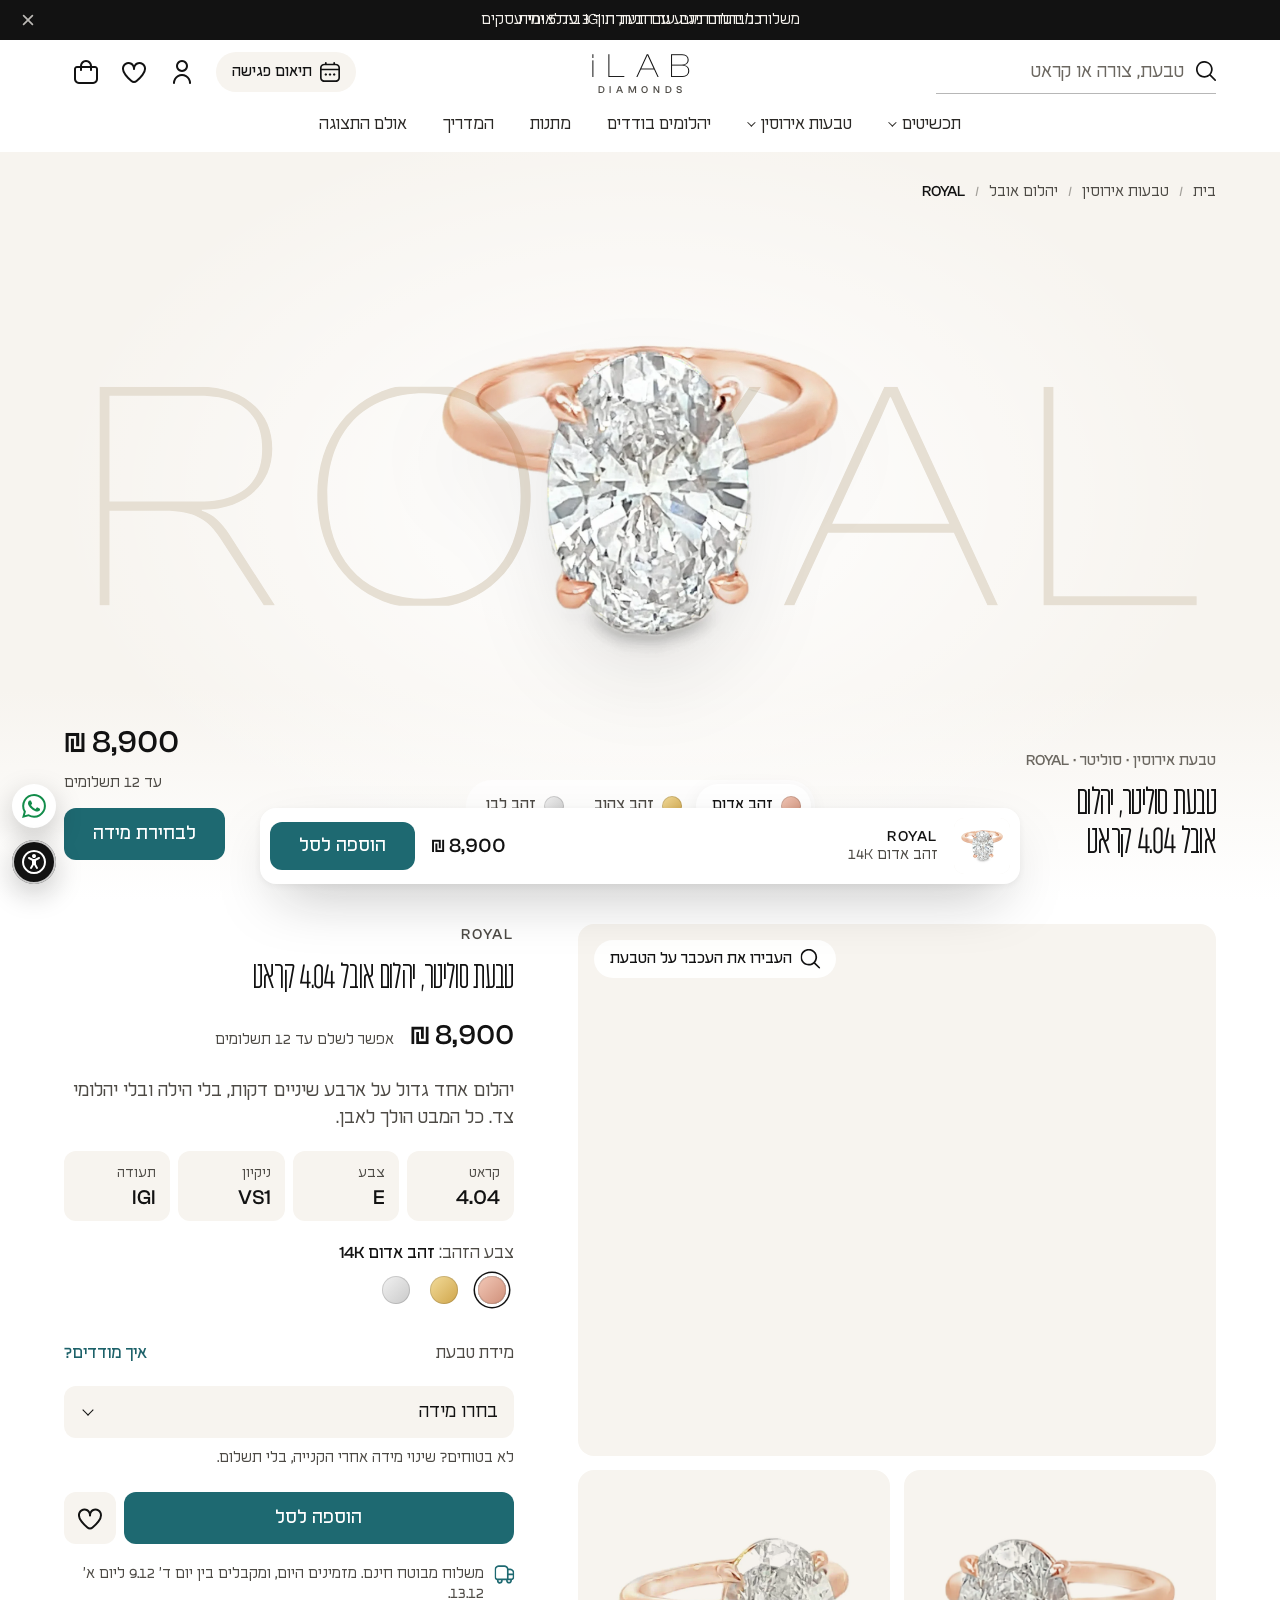
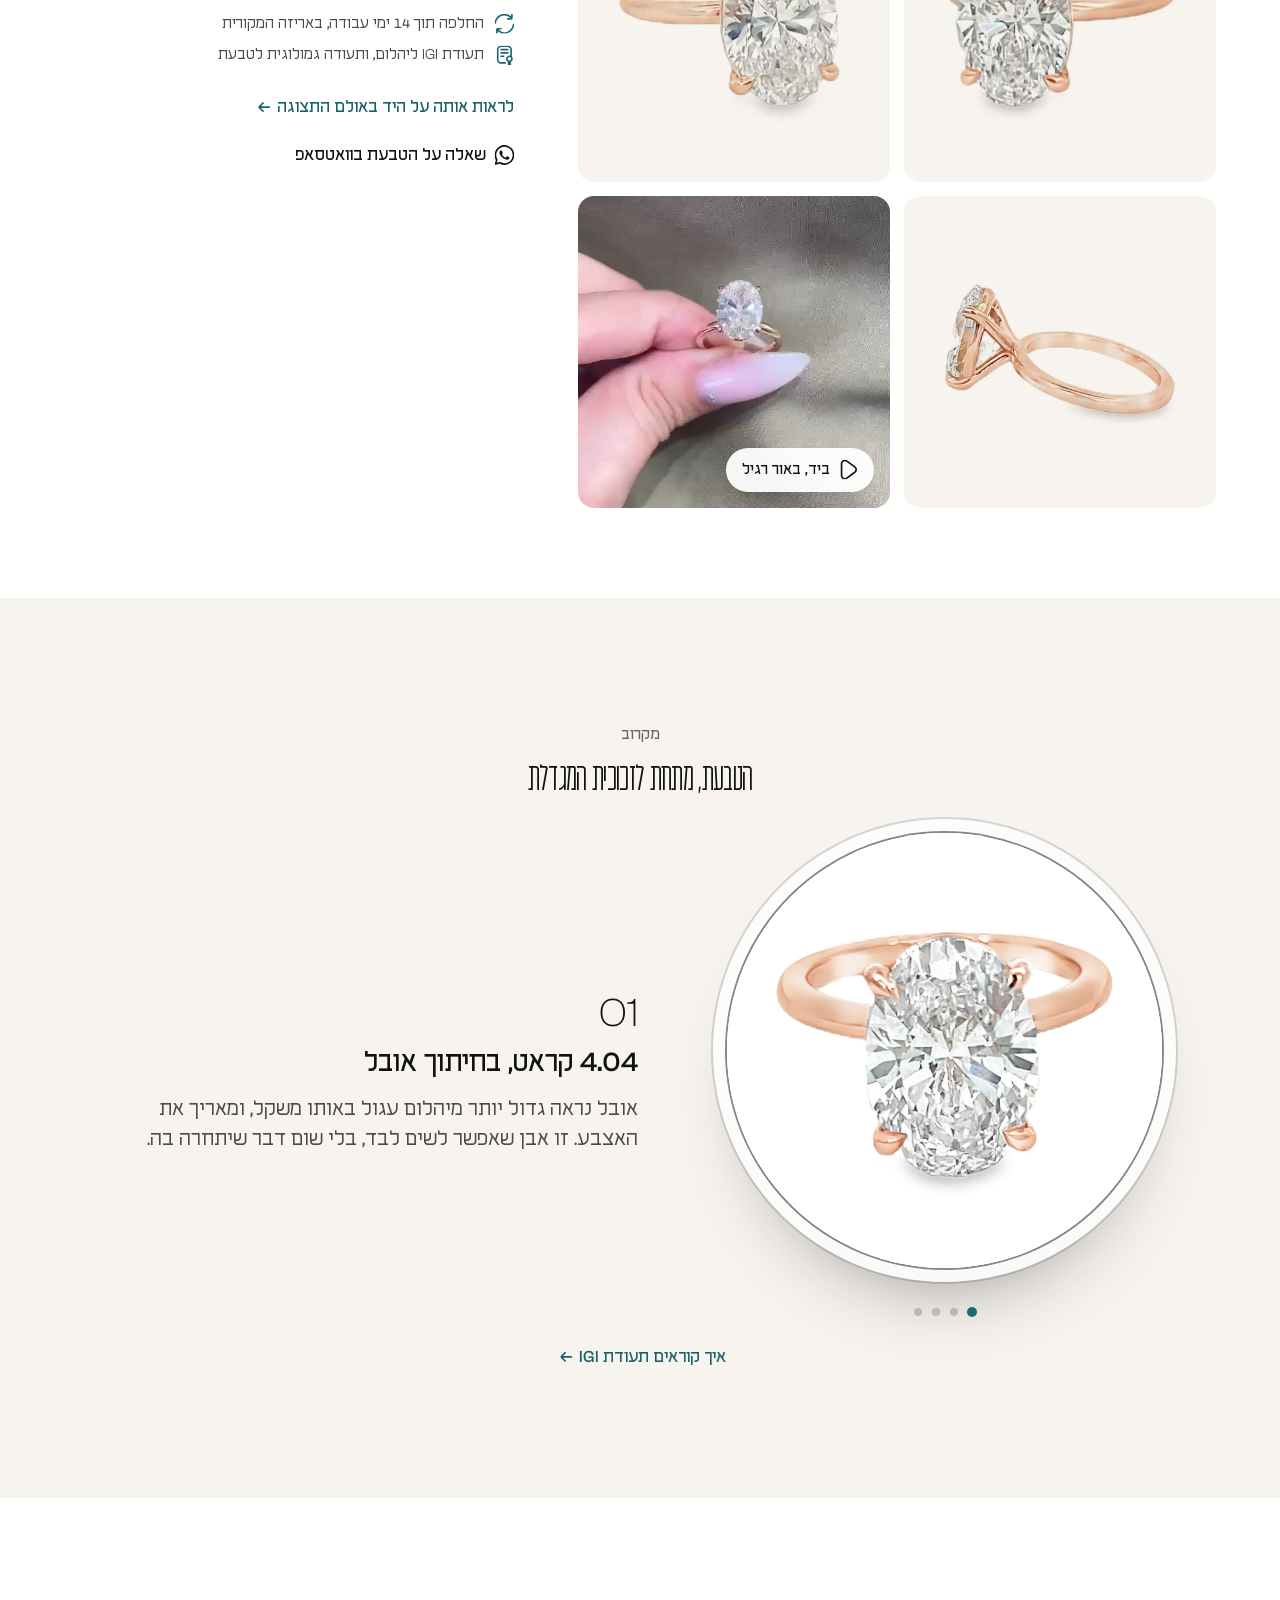
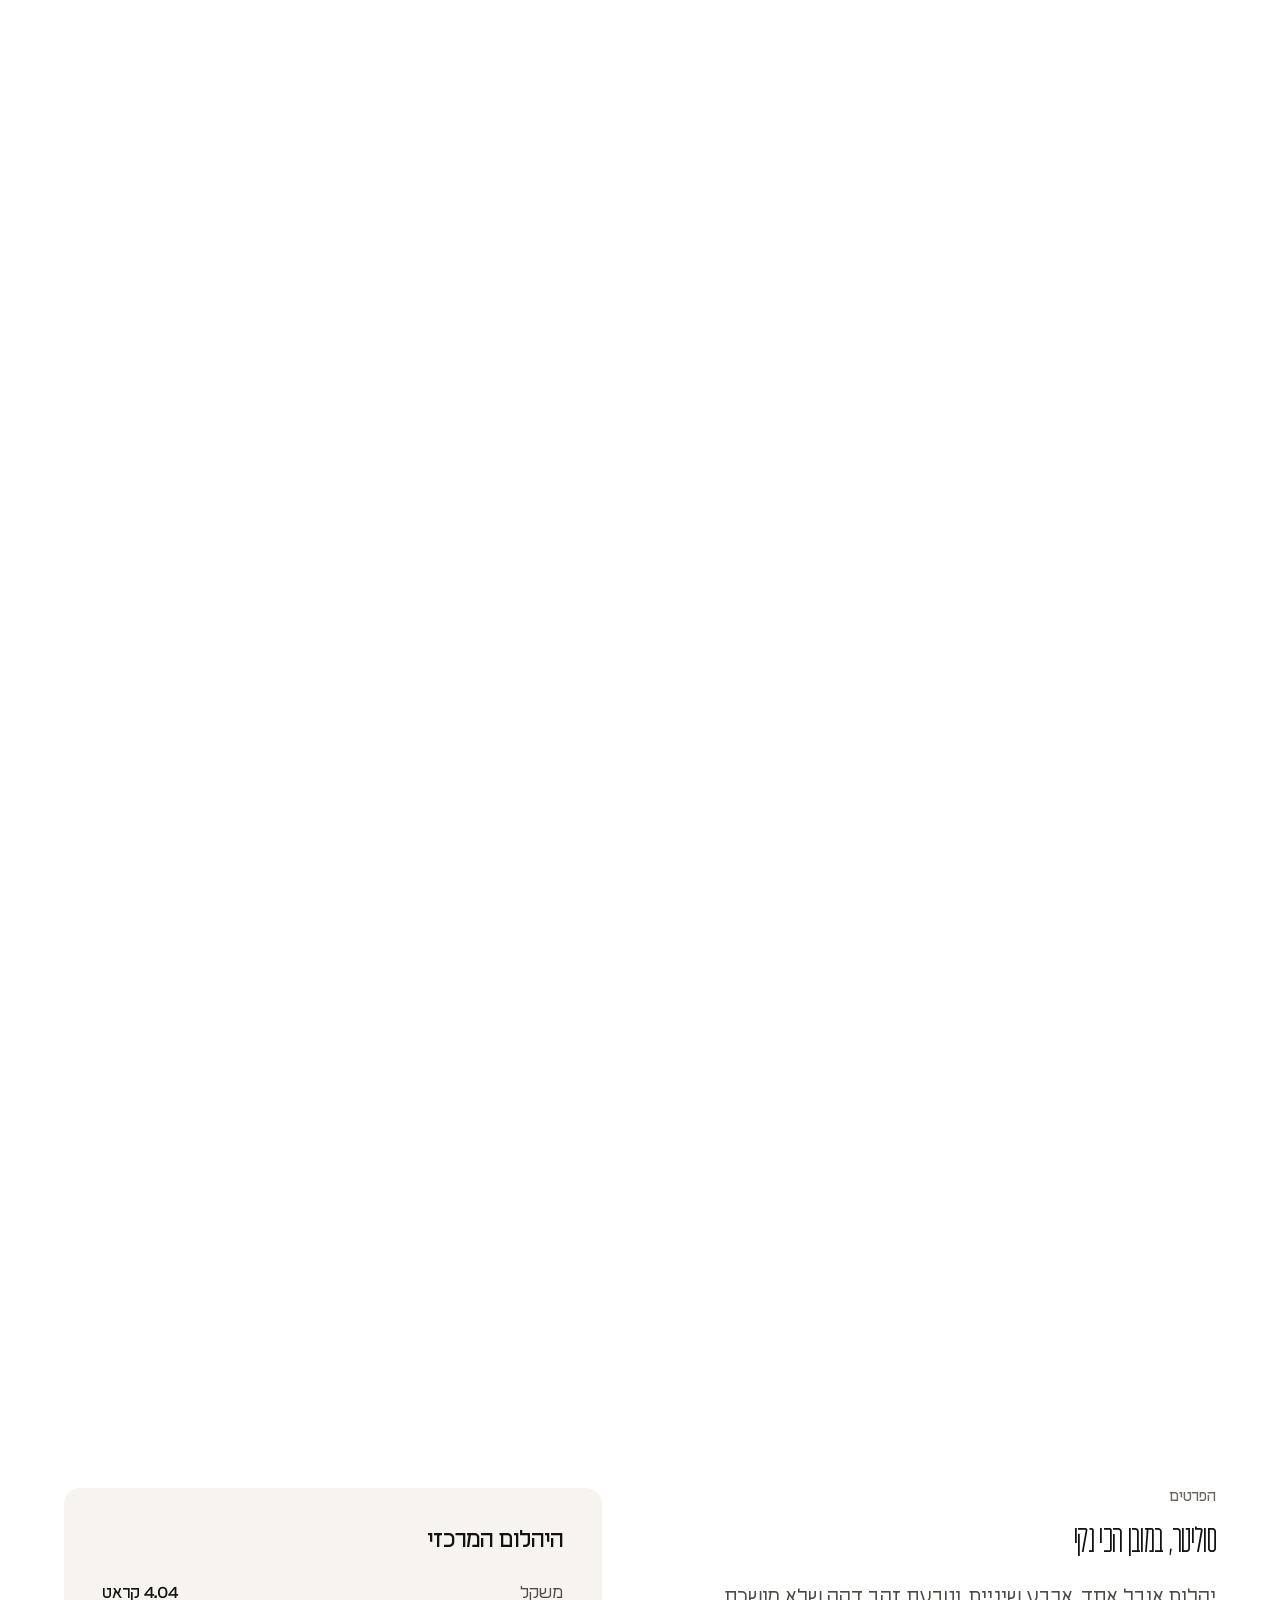
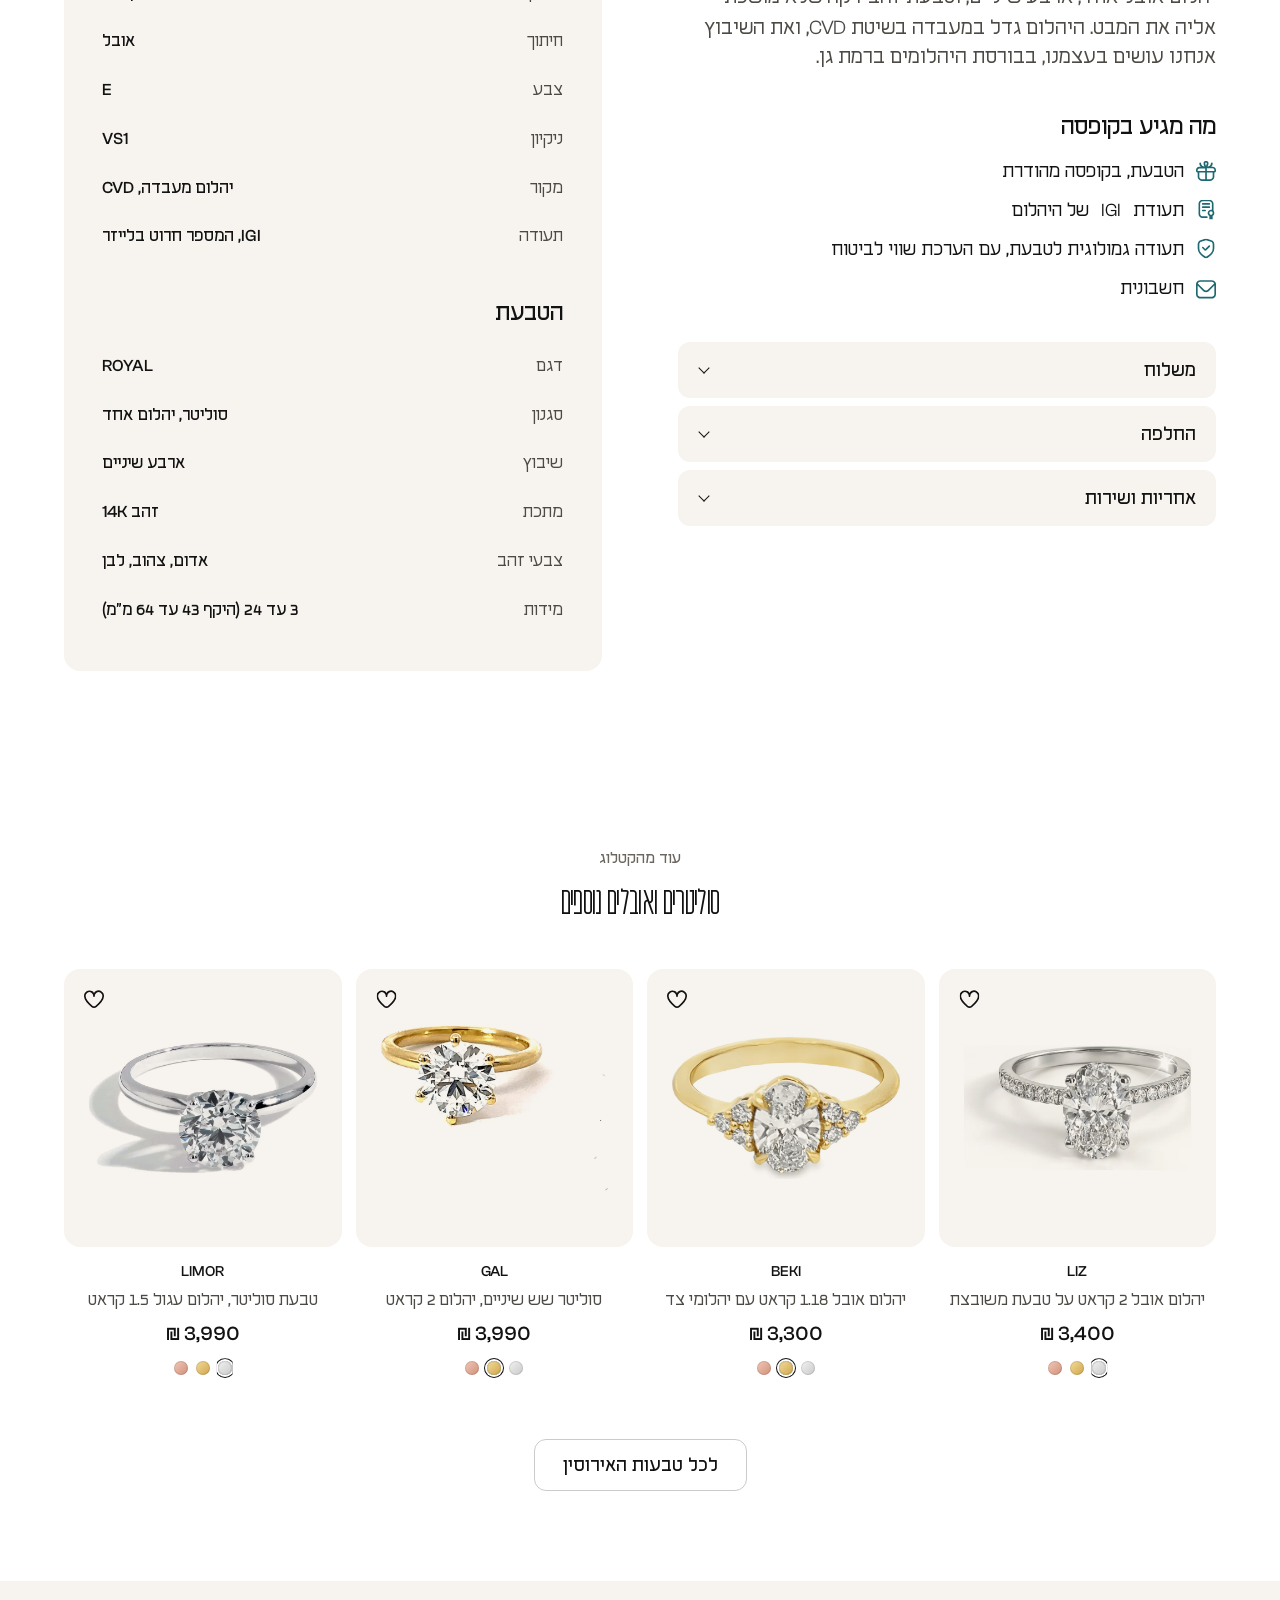
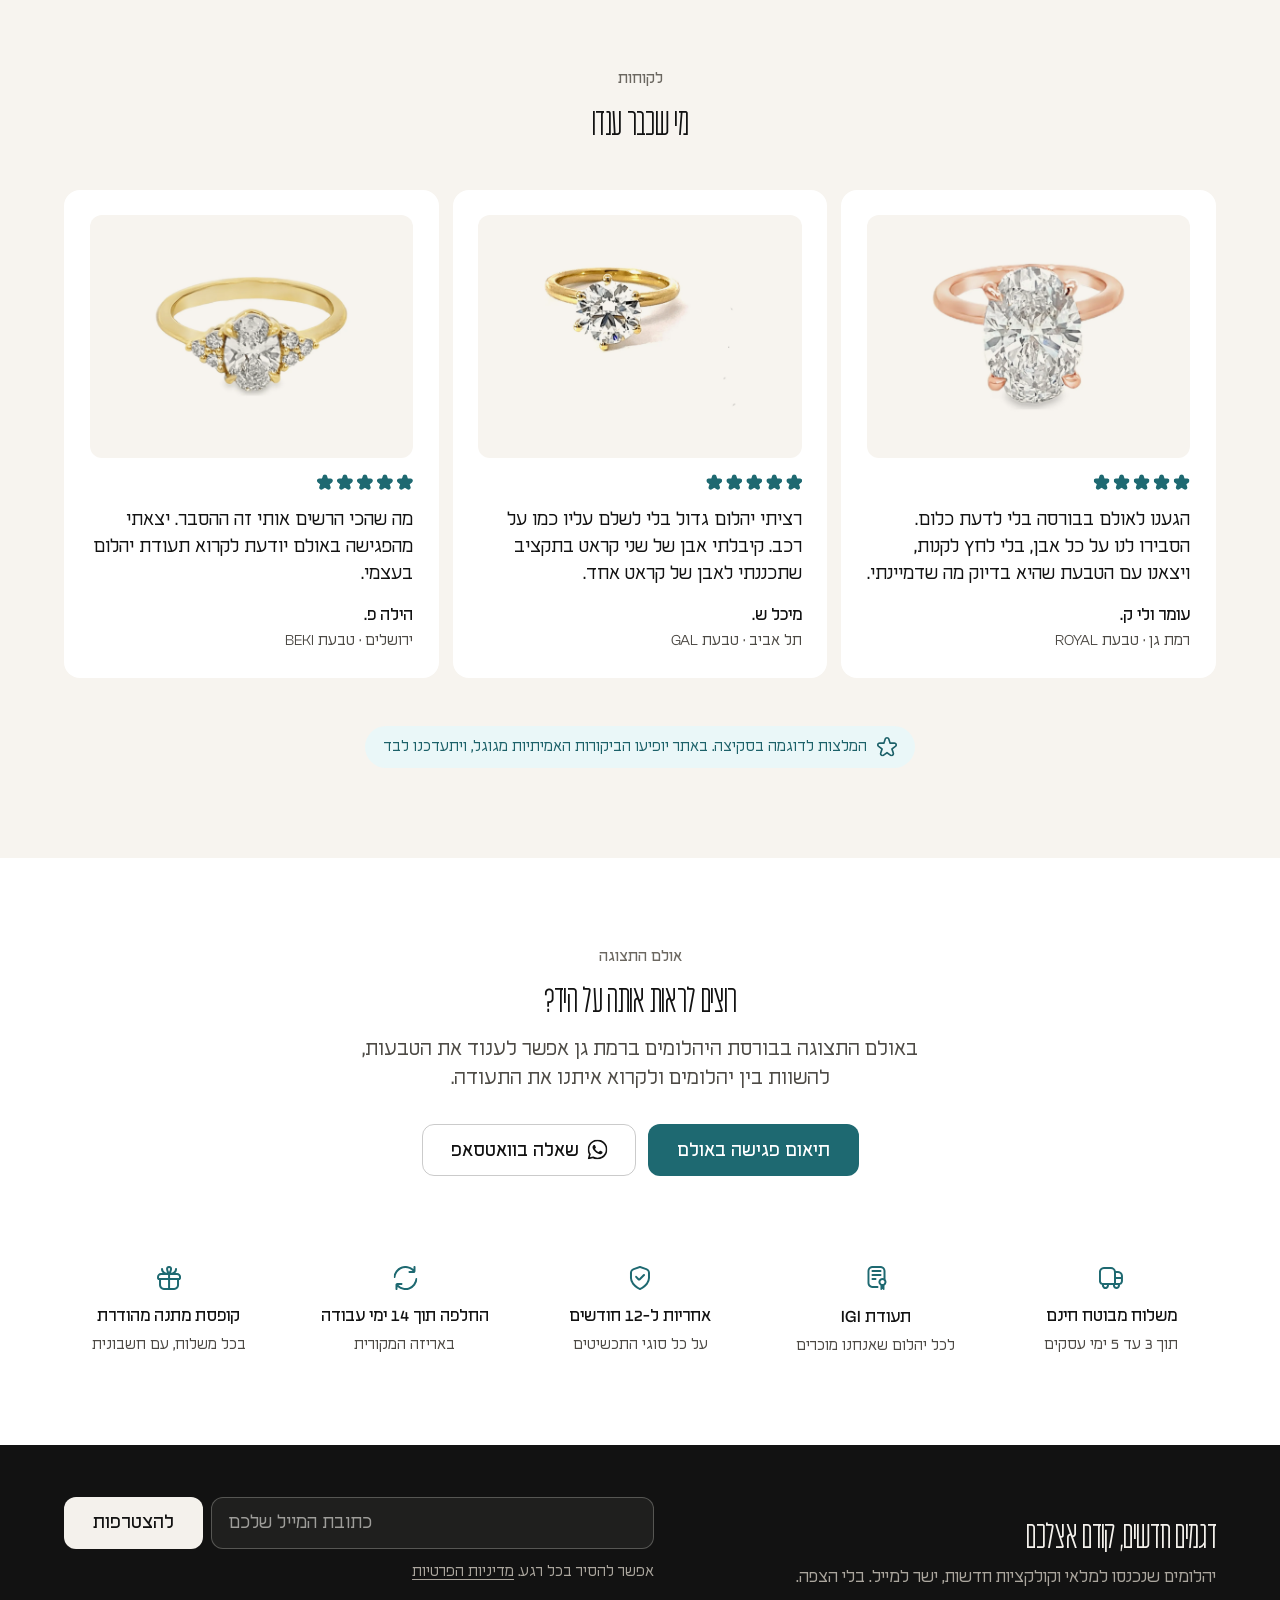
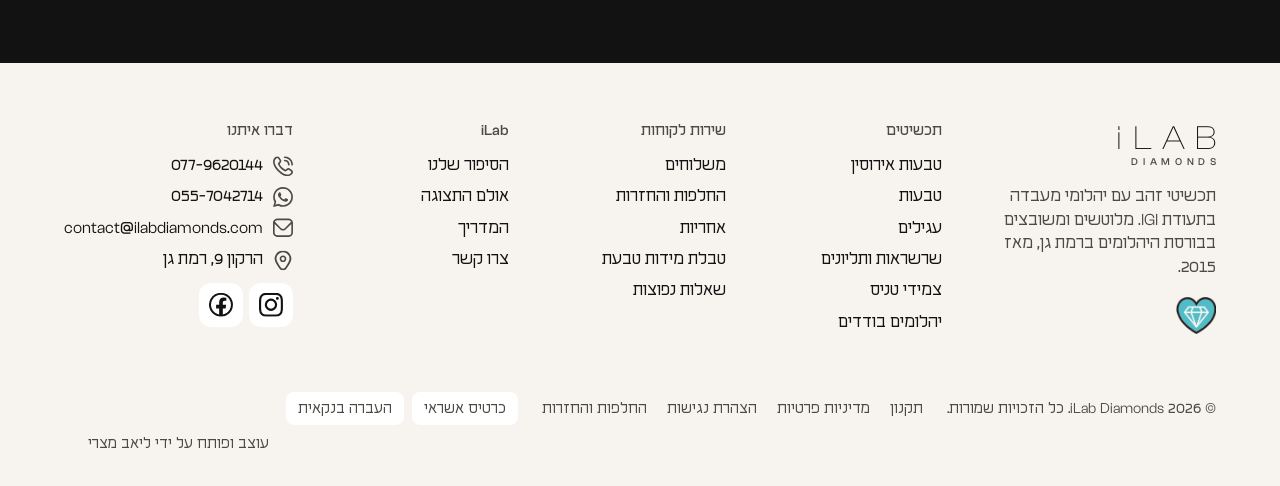
==== commit 04a5dd0b: "sketch update 2026-10-05_1709" ====
--- a/royal.html
+++ b/royal.html
@@ -8,9 +8,9 @@
 <meta name="robots" content="noindex, nofollow">
 <link rel="icon" href="images/brand/heart-mark.png">
 <link rel="preload" href="fonts/FUP-Nesher-Light.woff2" as="font" type="font/woff2" crossorigin>
-<link rel="preload" href="images/products/royal/1.webp" as="image">
+<link rel="preload" href="images/products/royal/stage-r.webp" as="image">
 <link rel="stylesheet" href="css/site.css?v=25">
-<link rel="stylesheet" href="css/product.css?v=2">
+<link rel="stylesheet" href="css/product.css?v=4">
 <script>
   document.documentElement.classList.add("js");
   /* page opening (engine/motion.md 2): only with motion allowed, and never inside the QA tools unless asked with ?intro */
@@ -136,18 +136,45 @@
 
 <main id="main" tabindex="-1">
 
-<nav class="crumbs" aria-label="פירורי לחם">
-  <ol><li><a href="index.html">בית</a></li><li><a href="index.html#gates">טבעות אירוסין</a></li><li><a href="index.html#shapes">יהלום אובל</a></li><li><span class="lat" aria-current="page">ROYAL</span></li></ol>
+<!-- ===================== 0 · STAGE · the ring alone on a stage (approved 5.10.2026). ROYAL behind it as a drawing, the gold changes
+     under a passing light (a rendering of the photo, which is rose gold), and on scroll the ring lands in the gallery ===================== -->
+<section class="stage" id="stage" aria-labelledby="p-title">
+  <nav class="crumbs" aria-label="פירורי לחם">
+    <ol><li><a href="index.html">בית</a></li><li><a href="index.html#gates">טבעות אירוסין</a></li><li><a href="index.html#shapes">יהלום אובל</a></li><li><span class="lat" aria-current="page">ROYAL</span></li></ol>
 </nav>
-
+  <svg class="stage-word" viewBox="0 -670 3452 670" aria-hidden="true" focusable="false"><path d="M100 0V-290H268C363 -290 403 -262 440 -205L573 0H607L467 -218C444 -253 418 -280 383 -290V-293C506 -292 599 -364 599 -480C599 -600 504 -670 376 -670H70V0ZM100 -642H376C499 -642 568 -589 568 -480C568 -371 499 -318 376 -318H100ZM1064.0 10C1251.0 10 1391.0 -126 1391.0 -335C1391.0 -544 1251.0 -680 1064.0 -680C877.0 -680 737.0 -544 737.0 -335C737.0 -126 877.0 10 1064.0 10ZM1064.0 -20C883.0 -20 768.0 -136 768.0 -335C768.0 -534 883.0 -650 1064.0 -650C1245.0 -650 1360.0 -534 1360.0 -335C1360.0 -136 1245.0 -20 1064.0 -20ZM1809.0 0V-247L2097.0 -670H2062.0L1850.0 -357L1797.0 -279H1794.0L1740.0 -357L1526.0 -670H1491.0L1779.0 -247V0ZM2199.0 0 2302.0 -222H2688.0L2791.0 0H2823.0L2515.0 -670H2475.0L2167.0 0ZM2458.0 -560 2492.0 -638H2495.0L2530.0 -560L2674.0 -250H2315.0ZM3432.0 0V-28H2993.0V-670H2963.0V0Z"/></svg>
+  <div class="stage-ring" aria-hidden="true">
+    <img class="sr-img is-on" data-m="r" src="images/products/royal/stage-r.webp" alt="" width="1400" height="1400" fetchpriority="high">
+    <img class="sr-img" data-m="y" src="images/products/royal/stage-y.webp" alt="" width="1400" height="1400" decoding="async">
+    <img class="sr-img" data-m="w" src="images/products/royal/stage-w.webp" alt="" width="1400" height="1400" decoding="async">
+    <span class="sr-sheen"></span>
+  </div>
+  <div class="stage-title rv">
+    <span class="kicker">טבעת אירוסין · סוליטר · <span class="lat">ROYAL</span></span>
+    <h1 id="p-title">טבעת סוליטר, יהלום אובל 4.04 קראט</h1>
+  </div>
+  <div class="stage-metal rv">
+    <div class="sm-row" role="group" aria-label="צבע הזהב">
+      <button class="sm" type="button" data-m="r" aria-pressed="true"><i class="r" aria-hidden="true"></i>זהב אדום</button>
+      <button class="sm" type="button" data-m="y" aria-pressed="false"><i class="y" aria-hidden="true"></i>זהב צהוב</button>
+      <button class="sm" type="button" data-m="w" aria-pressed="false"><i class="w" aria-hidden="true"></i>זהב לבן</button>
+    </div>
+    <p class="sm-note" data-sim-note>הצילום בזהב אדום</p>
+  </div>
+  <div class="stage-buy rv">
+    <span class="price">8,900 ₪</span>
+    <span class="stage-pay">עד 12 תשלומים</span>
+    <a class="btn btn-primary" href="#product" data-to-size>לבחירת מידה</a>
+  </div>
+</section>
 <!-- ===================== 1 · PRODUCT · R9, C1 split: the gallery against a buy box that stays at eye level ===================== -->
-<section class="pdp" id="product" aria-labelledby="p-title">
+<section class="pdp" id="product" aria-labelledby="box-h">
   <div class="gal" role="region" aria-roledescription="גלריה" aria-label="תמונות הטבעת">
     <div class="gal-track" tabindex="0" aria-label="תמונות הטבעת, גוללים הצידה">
-      <figure class="gal-item gal-main" data-n="1"><img src="images/products/royal/1.webp" alt="הטבעת מלפנים: יהלום אובל גדול על טבעת דקה מזהב אדום" width="1670" height="1670" fetchpriority="high"><span class="loupe" aria-hidden="true"><span class="loupe-in"></span></span></figure>
-      <figure class="gal-item" data-n="2"><img src="images/products/royal/2.webp" alt="הטבעת בזווית, ארבע השיניים אוחזות את היהלום" width="1396" height="1396" loading="lazy"><span class="loupe" aria-hidden="true"><span class="loupe-in"></span></span></figure>
-      <figure class="gal-item" data-n="3"><img src="images/products/royal/3.webp" alt="הטבעת בחצי פרופיל, היהלום מורם מעל הזהב" width="1248" height="1248" loading="lazy"><span class="loupe" aria-hidden="true"><span class="loupe-in"></span></span></figure>
-      <figure class="gal-item" data-n="4"><img src="images/products/royal/4.webp" alt="הטבעת מהצד: כך היהלום יושב על השיניים" width="1193" height="1193" loading="lazy"><span class="loupe" aria-hidden="true"><span class="loupe-in"></span></span></figure>
+      <figure class="gal-item gal-main" data-n="1"><img data-base="images/products/royal/1" src="images/products/royal/1.webp" alt="הטבעת מלפנים: יהלום אובל גדול על טבעת דקה מזהב אדום" width="1670" height="1670" fetchpriority="high"><span class="loupe" aria-hidden="true"><span class="loupe-in"></span></span></figure>
+      <figure class="gal-item" data-n="2"><img data-base="images/products/royal/2" src="images/products/royal/2.webp" alt="הטבעת בזווית, ארבע השיניים אוחזות את היהלום" width="1396" height="1396" loading="lazy"><span class="loupe" aria-hidden="true"><span class="loupe-in"></span></span></figure>
+      <figure class="gal-item" data-n="3"><img data-base="images/products/royal/3" src="images/products/royal/3.webp" alt="הטבעת בחצי פרופיל, היהלום מורם מעל הזהב" width="1248" height="1248" loading="lazy"><span class="loupe" aria-hidden="true"><span class="loupe-in"></span></span></figure>
+      <figure class="gal-item" data-n="4"><img data-base="images/products/royal/4" src="images/products/royal/4.webp" alt="הטבעת מהצד: כך היהלום יושב על השיניים" width="1193" height="1193" loading="lazy"><span class="loupe" aria-hidden="true"><span class="loupe-in"></span></span></figure>
       <figure class="gal-item gal-video" data-n="5">
         <video muted playsinline loop preload="none" poster="video/royal-hand.webp" width="480" height="848" aria-label="סרטון: הטבעת ביד, באור רגיל"><source src="video/royal-hand.mp4" type="video/mp4"></video>
         <button class="gal-play" type="button" aria-pressed="false"><svg class="ic ic-play" aria-hidden="true"><use href="#i-play"/></svg><svg class="ic ic-pause" aria-hidden="true"><use href="#i-pause"/></svg><span>ביד, באור רגיל</span></button>
@@ -159,7 +186,7 @@
 
   <div class="box">
     <span class="box-model lat rv">ROYAL</span>
-    <h1 class="rv" id="p-title">טבעת סוליטר, יהלום אובל 4.04 קראט</h1>
+    <h2 class="box-h rv" id="box-h">טבעת סוליטר, יהלום אובל 4.04 קראט</h2>
     <p class="box-price rv"><span class="price">8,900 ₪</span><span class="box-pay">אפשר לשלם עד 12 תשלומים</span></p>
     <p class="box-lead rv">יהלום אחד גדול על ארבע שיניים דקות, בלי הילה ובלי יהלומי צד. כל המבט הולך לאבן.</p>
     <dl class="box-specs rv">
@@ -176,7 +203,7 @@
         <label class="metal"><input type="radio" name="metal" value="y" data-name="זהב צהוב"><i class="y" aria-hidden="true"></i><span class="sr">זהב צהוב 14K</span></label>
         <label class="metal"><input type="radio" name="metal" value="w" data-name="זהב לבן"><i class="w" aria-hidden="true"></i><span class="sr">זהב לבן 14K</span></label>
       </div>
-      <p class="opt-note" data-metal-note hidden>הצילומים בזהב אדום. אותו דגם ואותו יהלום, בגוון אחר של זהב.</p>
+      <p class="opt-note" data-metal-note hidden>הצילומים במקור בזהב אדום, והצבע שבחרתם מוצג עליהם כהדמיה. אותו דגם ואותו יהלום.</p>
     </fieldset>
 
     <div class="opt rv">
@@ -322,7 +349,7 @@
 
 <!-- the buy bar: price and the button stay within reach once the buy box has scrolled away (engine/site-planning.md, store) -->
 <div class="buybar" aria-label="הוספה מהירה לסל" role="region" inert>
-  <img src="images/products/royal/1.webp" alt="" width="56" height="56">
+  <img data-base="images/products/royal/1" src="images/products/royal/1.webp" alt="" width="56" height="56">
   <div class="buybar-txt"><b class="lat">ROYAL</b><span data-bar-sum>זהב אדום 14K</span></div>
   <span class="price">8,900 ₪</span>
   <button class="btn btn-primary" type="button" data-add>הוספה לסל</button>
@@ -392,7 +419,7 @@
 <script src="vendor/ScrollTrigger.min.js"></script>
 <script src="js/products.js?v=3"></script>
 <script src="js/site.js?v=22"></script>
-<script src="js/product.js?v=2"></script>
+<script src="js/product.js?v=4"></script>
 <script src="js/a11y.js?v=2"></script>
 </body>
 </html>
--- a/css/product.css
+++ b/css/product.css
@@ -1,6 +1,37 @@
 /* iLab Diamonds · product page (R9, P5 sandwich), on top of site.css: same tokens, header, footer, cards and reviews.
    Order: gallery and buy box (C1 split), the close look (the signature, approved 5.10.2026), details (C8), more (C4),
    reviews (C13, still), close and service band. Every media query at the end (lint L-order). */
+
+/* ==========================================================================
+   STAGE · the ring alone (approved 5.10.2026, "more innovative and bold"). The word ROYAL is a drawing behind it, the ring is a
+   cut-out (white made clear, the stone kept whole), the gold changes under a passing light, and on a desktop with motion the
+   ring travels into the gallery on scroll. The transforms live on the images, driven by custom properties on .stage-ring
+   ========================================================================== */
+.stage { --ring: min(60svh, 42vw); position: relative; display: grid; grid-template-columns: minmax(0, 1fr) auto minmax(0, 1fr); grid-template-rows: auto 1fr auto; align-items: end; gap: 0 var(--gap-m); height: calc(100svh - var(--hdr)); min-height: 600px; padding: 0 var(--gutter) 40px;
+  background: radial-gradient(ellipse 46% 52% at 50% 46%, #fff 0%, rgba(255,255,255,0) 100%), linear-gradient(var(--ivory) 0%, var(--ivory) 72%, var(--surface) 100%); }
+.stage .crumbs { grid-column: 1 / -1; align-self: start; padding-inline: 0; }
+.stage-word { position: absolute; top: 46%; left: 50%; /* qa-allow: physical (centred with translate) */ width: min(88vw, 1720px); height: auto; translate: -50% -50%; fill: #e6dfd3; pointer-events: none; }
+.stage-ring { position: absolute; z-index: 5; top: 46%; left: 50%; /* qa-allow: physical (centred with negative margins) */ width: var(--ring); aspect-ratio: 1; margin: calc(var(--ring) / -2) 0 0 calc(var(--ring) / -2); pointer-events: none;
+  --tx: 0px; --ty: 0px; --s: 1; --rx: 0deg; --ry: 0deg; }
+.sr-img { position: absolute; inset: 0; width: 100%; height: 100%; opacity: 0; transform: translate(var(--tx), var(--ty)) scale(var(--s)) perspective(1400px) rotateX(var(--rx)) rotateY(var(--ry)); filter: drop-shadow(0 40px 40px rgba(18,18,18,.10)); }
+.sr-img.is-on { opacity: 1; }
+/* the light that passes over the ring while the gold changes; masked by the ring itself, so it never touches the ground */
+.sr-sheen { position: absolute; inset: 0; opacity: 0; transform: translate(var(--tx), var(--ty)) scale(var(--s)) perspective(1400px) rotateX(var(--rx)) rotateY(var(--ry));
+  background: linear-gradient(100deg, rgba(255,255,255,0) 40%, rgba(255,255,255,.85) 50%, rgba(255,255,255,0) 60%) no-repeat; background-size: 300% 100%;
+  -webkit-mask: var(--mask) center / contain no-repeat; mask: var(--mask) center / contain no-repeat; mix-blend-mode: soft-light; }
+.stage-title { grid-column: 1; grid-row: 3; display: grid; gap: 12px; }
+.stage-title h1 { max-width: 13ch; font-size: calc(clamp(34px, 2.2vw + 0.5rem, 72px) * var(--a11y-scale)); line-height: 1.08; }
+.stage-metal { grid-column: 2; grid-row: 3; display: grid; justify-items: center; gap: 8px; }
+.sm-row { display: flex; gap: 4px; padding: 4px; border-radius: 999px; background: rgba(255,255,255,.72); }
+.sm { display: inline-flex; align-items: center; gap: 8px; min-height: 44px; padding-block: 0; padding-inline: 10px 16px; border: 0; border-radius: 999px; background: none; font-size: var(--fs-micro); font-weight: 500; color: var(--muted-strong); cursor: pointer; white-space: nowrap; transition: background-color .18s var(--ease), color .18s var(--ease), box-shadow .18s var(--ease); }
+.sm i { width: 20px; height: 20px; border-radius: 50%; box-shadow: inset 0 0 0 1px rgba(18,18,18,.14); }
+.sm .w { background: var(--gold-w); } .sm .y { background: var(--gold-y); } .sm .r { background: var(--gold-r); }
+.sm[aria-pressed="true"] { background: var(--surface); color: var(--ink); box-shadow: var(--shadow-soft); }
+.sm-note { min-height: 1.5em; font-size: 12px; color: var(--muted-strong); }
+.stage-buy { grid-column: 3; grid-row: 3; display: grid; justify-items: end; gap: 6px; text-align: end; }
+.stage-buy .price { font-size: calc(clamp(24px, 1vw + 0.9rem, 32px) * var(--a11y-scale)); }
+.stage-pay { font-size: var(--fs-micro); color: var(--muted-strong); }
+.stage-buy .btn { margin-top: 8px; }
 
 /* ---------- breadcrumbs ---------- */
 .crumbs { padding: 24px var(--gutter) 0; font-size: var(--fs-micro); color: var(--muted); }
@@ -36,7 +67,7 @@
 .box { position: sticky; top: 136px; display: grid; gap: 20px; }
 .box-model { font-size: 13px; font-weight: 500; letter-spacing: .14em; color: var(--muted-strong); }
 /* the product name is the largest heading of the page; the section heads here are one step down (--fs-h2s) */
-.box h1 { margin-top: -8px; font-size: calc(clamp(34px, 2.2vw + 0.5rem, 72px) * var(--a11y-scale)); line-height: 1.1; }
+.box-h { margin-top: -8px; }
 .pg-product main h2 { font-size: var(--fs-h2s); line-height: 1.1; }
 .box-price { display: flex; flex-wrap: wrap; align-items: baseline; gap: 4px 16px; }
 .box-price .price { font-size: calc(clamp(22px, 0.8vw + 0.9rem, 28px) * var(--a11y-scale)); }
@@ -88,11 +119,15 @@
 .cart-n { position: absolute; top: 4px; inset-inline-start: 4px; display: grid; place-items: center; min-width: 18px; height: 18px; padding: 0 4px; border-radius: 999px; background: var(--accent); font-family: var(--f-latin); font-size: 11px; font-weight: 500; line-height: 1; color: #fff; }
 .cart-n[hidden] { display: none; }
 
-/* page opening: the box comes in after the header, like the hero of the homepage */
-.open-anim .box .rv { opacity: 0; translate: 0 18px; animation: open-fs 0s 2.5s forwards; }
-.open-anim .gal-main img { transform: scale(1.06); animation: open-fs 0s 2.5s forwards; }
-.open-anim.is-open .box .rv { opacity: 1; translate: none; animation: none; transition: opacity .7s var(--ease), translate .7s var(--ease); transition-delay: calc(.25s + var(--i, 0) * 60ms); }
-.open-anim.is-open .gal-main img { transform: none; animation: none; transition: transform 1.2s var(--ease); }
+/* page opening: after the header, the word, then the ring rises into place, then the three corners of the stage */
+.open-anim .stage .rv, .open-anim .stage-word { opacity: 0; translate: 0 18px; animation: open-fs 0s 2.5s forwards; }
+.open-anim .stage-ring { opacity: 0; translate: 0 32px; scale: .94; animation: open-fs 0s 2.5s forwards; }
+.open-anim.is-open .stage .rv, .open-anim.is-open .stage-word, .open-anim.is-open .stage-ring { opacity: 1; translate: none; scale: none; animation: none; transition: opacity .9s var(--ease), translate .9s var(--ease), scale 1.2s var(--ease); }
+.open-anim.is-open .stage-word { transition-delay: .1s; }
+.open-anim.is-open .stage-ring { transition-delay: .25s; }
+.open-anim.is-open .stage .rv { transition-delay: calc(.6s + var(--i, 0) * 90ms); }
+/* while the ring travels in, the gallery's first photo waits for it */
+.gal.is-landing .gal-main img { opacity: 0; }
 
 /* ==========================================================================
    A CLOSE LOOK · the signature. Resting state (no JS, reduced motion, phone): four round close-ups, each cropped in CSS
@@ -200,6 +235,7 @@
   .sel select:hover { background: var(--sand); }
   .acc summary:hover { background: var(--sand); }
   .opt-row .tlink:hover { color: var(--ink); }
+  .sm:hover:not([aria-pressed="true"]) { color: var(--ink); background: rgba(255,255,255,.9); }
 }
 @media (hover: hover) and (pointer: fine) and (min-width: 1024px) { .gal-item.has-loupe { cursor: none; } }
 
@@ -225,6 +261,18 @@
   html.has-buybar .fabs { bottom: 112px; }
 }
 @media (max-width: 1023px) {
+  /* the stage stacks: ring, then the name, the gold and the price; the word sits behind the ring */
+  .stage { --ring: min(80vw, 46svh); grid-template-columns: minmax(0, 1fr); grid-template-rows: auto; justify-items: center; gap: 16px; height: auto; min-height: calc(100svh - var(--hdr)); padding-bottom: 32px; text-align: center; align-content: space-between; }
+  .stage .crumbs { justify-self: stretch; }
+  .stage-word { top: calc(48px + var(--ring) / 2); width: 92vw; }
+  .stage-ring { position: relative; top: auto; left: auto; /* qa-allow: physical (resets the desktop centring) */ margin: 0; }
+  .stage-title, .stage-metal, .stage-buy { grid-column: 1; grid-row: auto; }
+  .stage-title { justify-items: center; gap: 8px; }
+  .stage-title h1 { max-width: 16ch; }
+  .stage-buy { grid-template-columns: auto auto; align-items: center; justify-content: center; justify-items: center; gap: 4px 16px; text-align: center; }
+  .stage-buy .price { grid-row: 1; }
+  .stage-pay { grid-row: 2; }
+  .stage-buy .btn { grid-row: 1 / span 2; margin: 0; }
   .pdp { grid-template-columns: minmax(0, 1fr); gap: 32px; padding-top: 16px; }
   /* the gallery becomes a row to swipe; the next photo peeks in, so the row reads as one */
   .gal-track { display: flex; gap: 8px; margin-inline: calc(var(--gutter) * -1); padding-inline: var(--gutter); overflow-x: auto; scroll-snap-type: x mandatory; scroll-padding-inline: var(--gutter); scrollbar-width: none; overscroll-behavior-x: contain; }
@@ -240,6 +288,8 @@
 }
 @media (max-width: 767px) {
   .crumbs { padding-top: 16px; }
+  .stage { gap: 12px; padding-bottom: 24px; }
+  .sm { padding-inline: 8px 12px; }
   .gal-item, .gal-main { flex-basis: 86%; }
   .box { gap: 18px; }
   .box-specs { grid-template-columns: repeat(2, minmax(0, 1fr)); }
